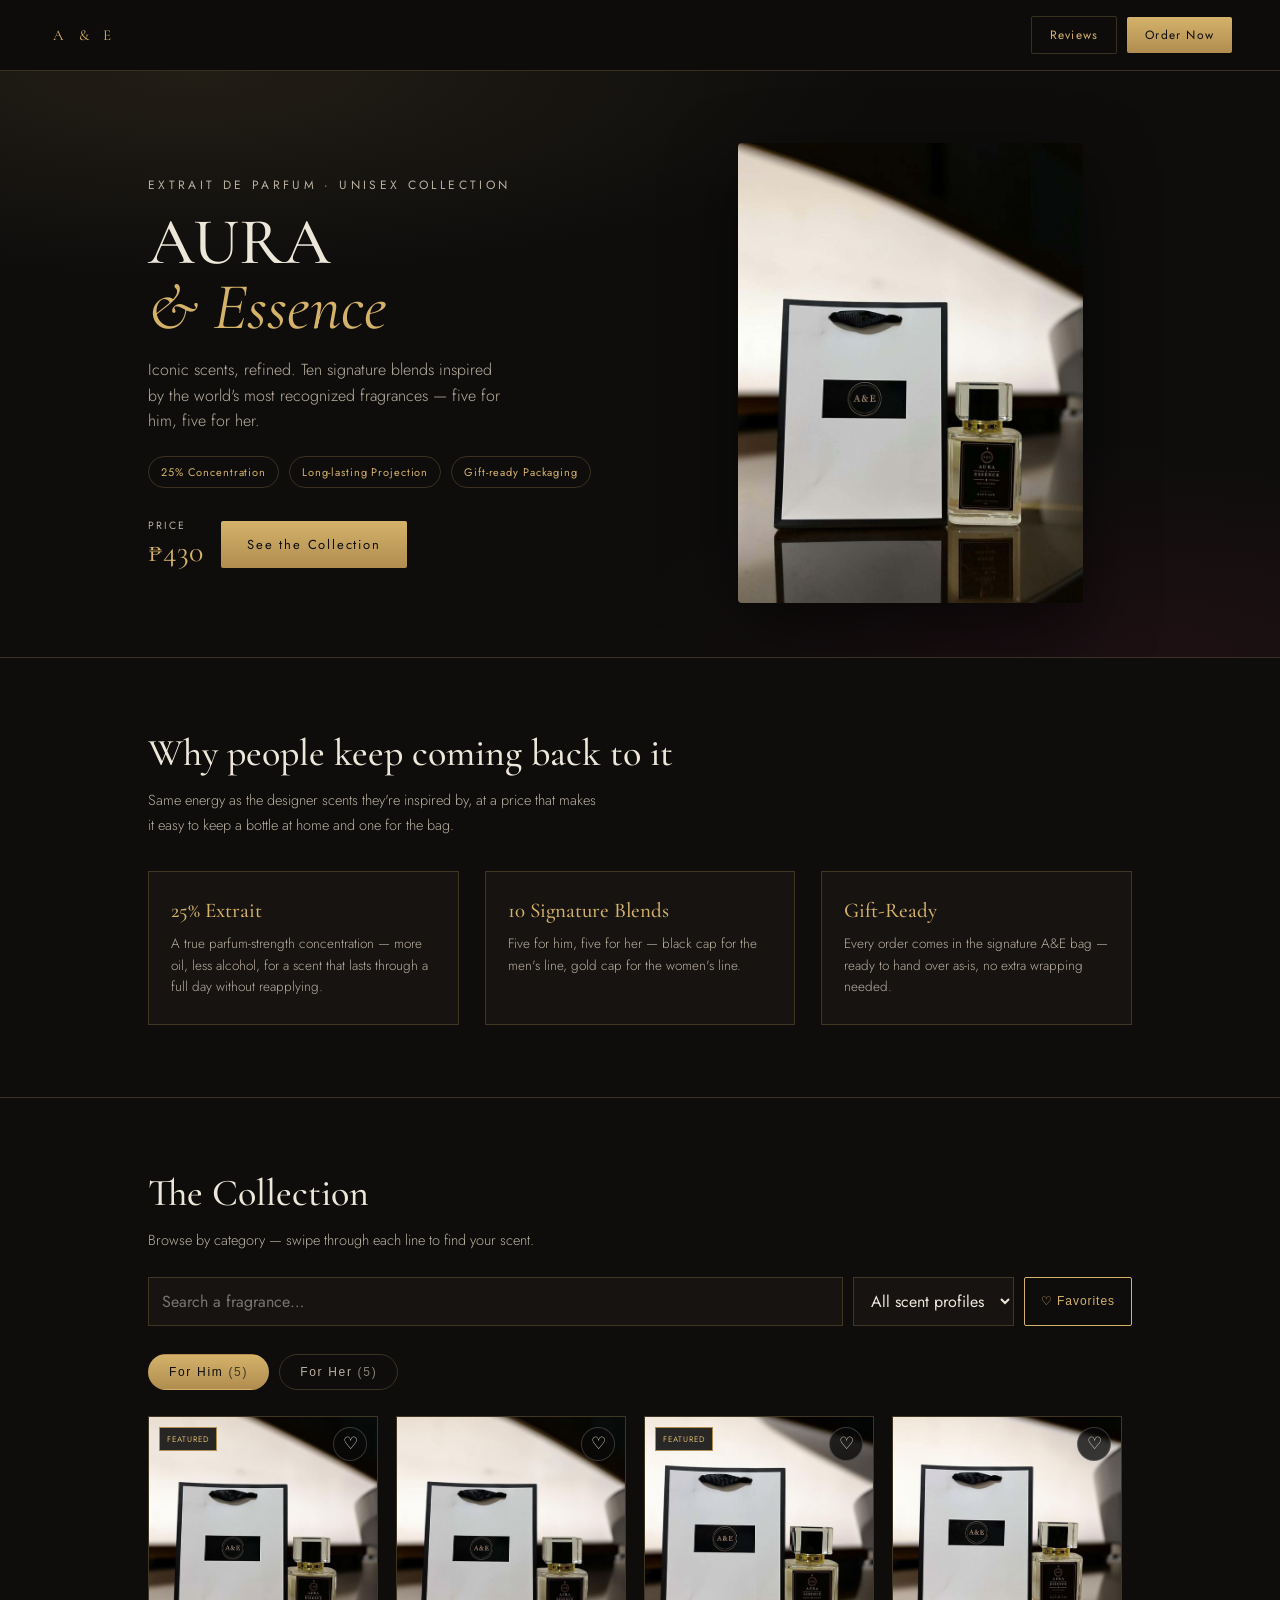
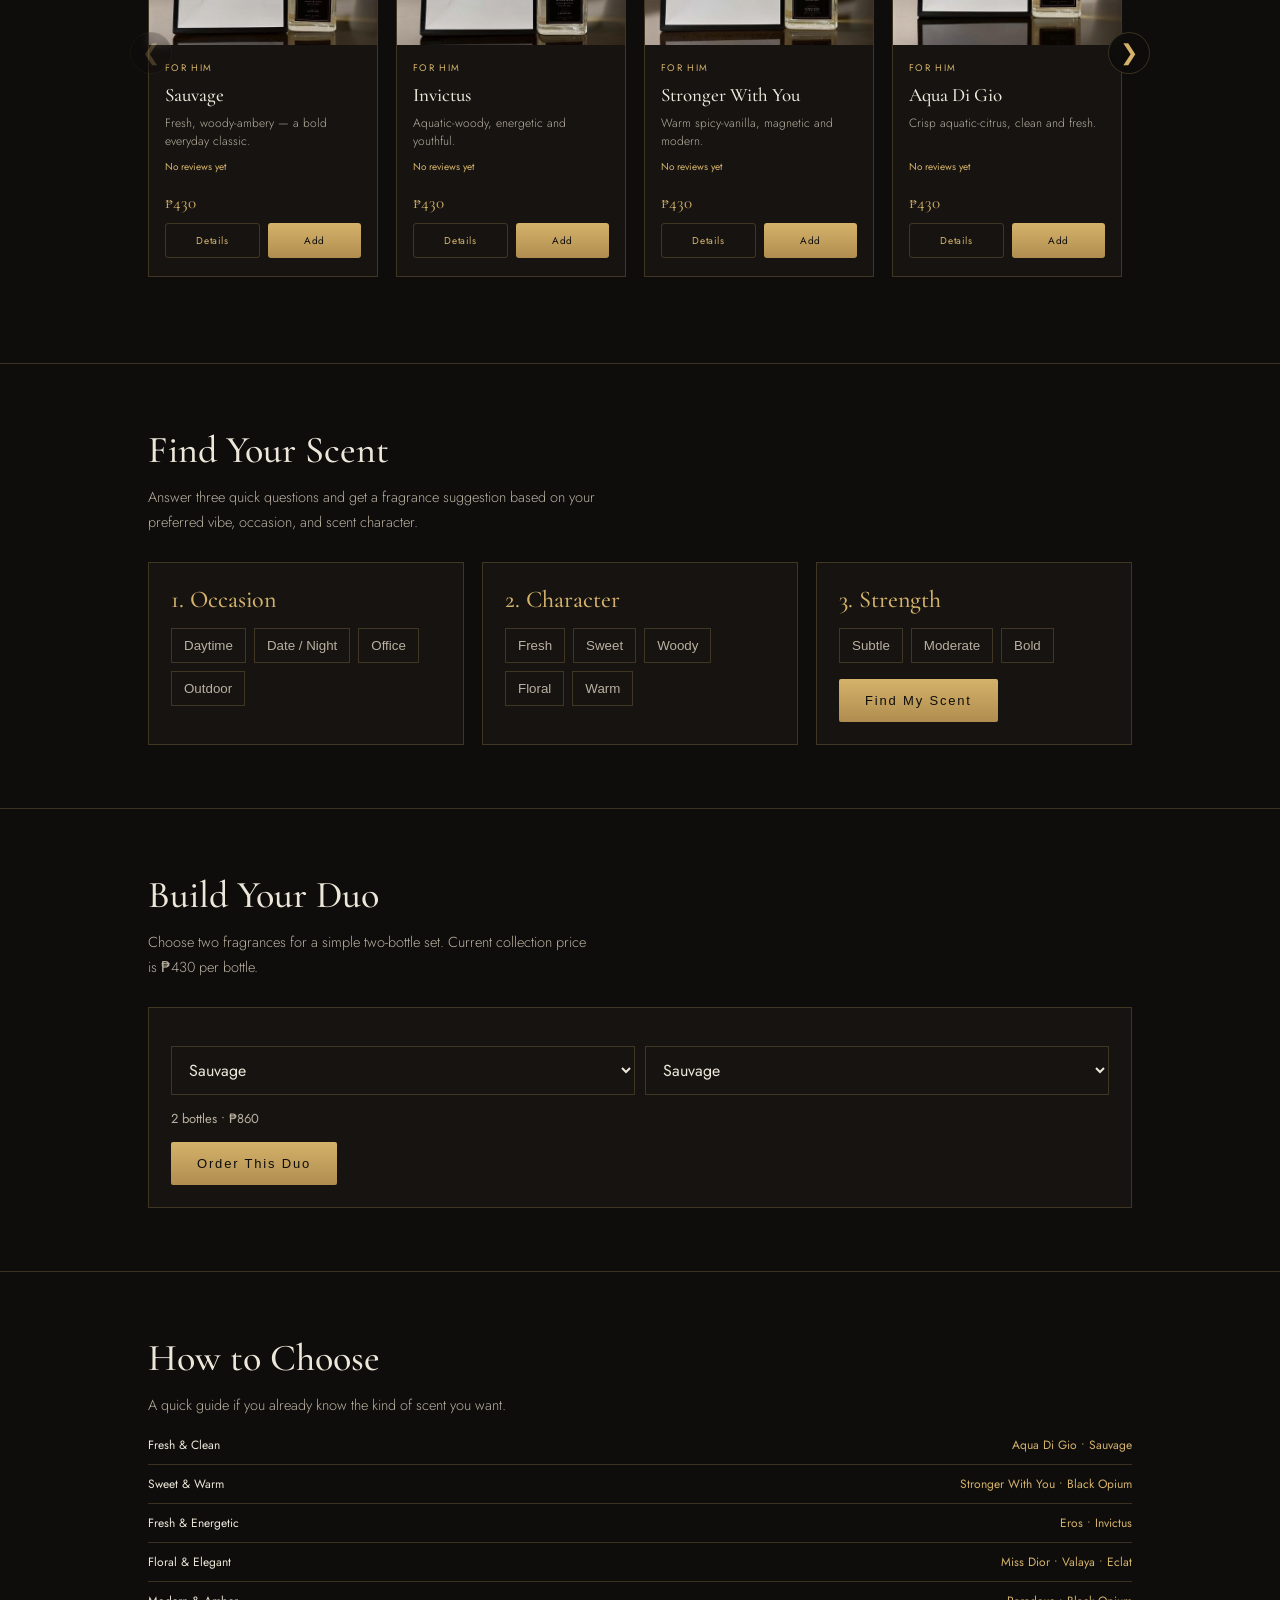
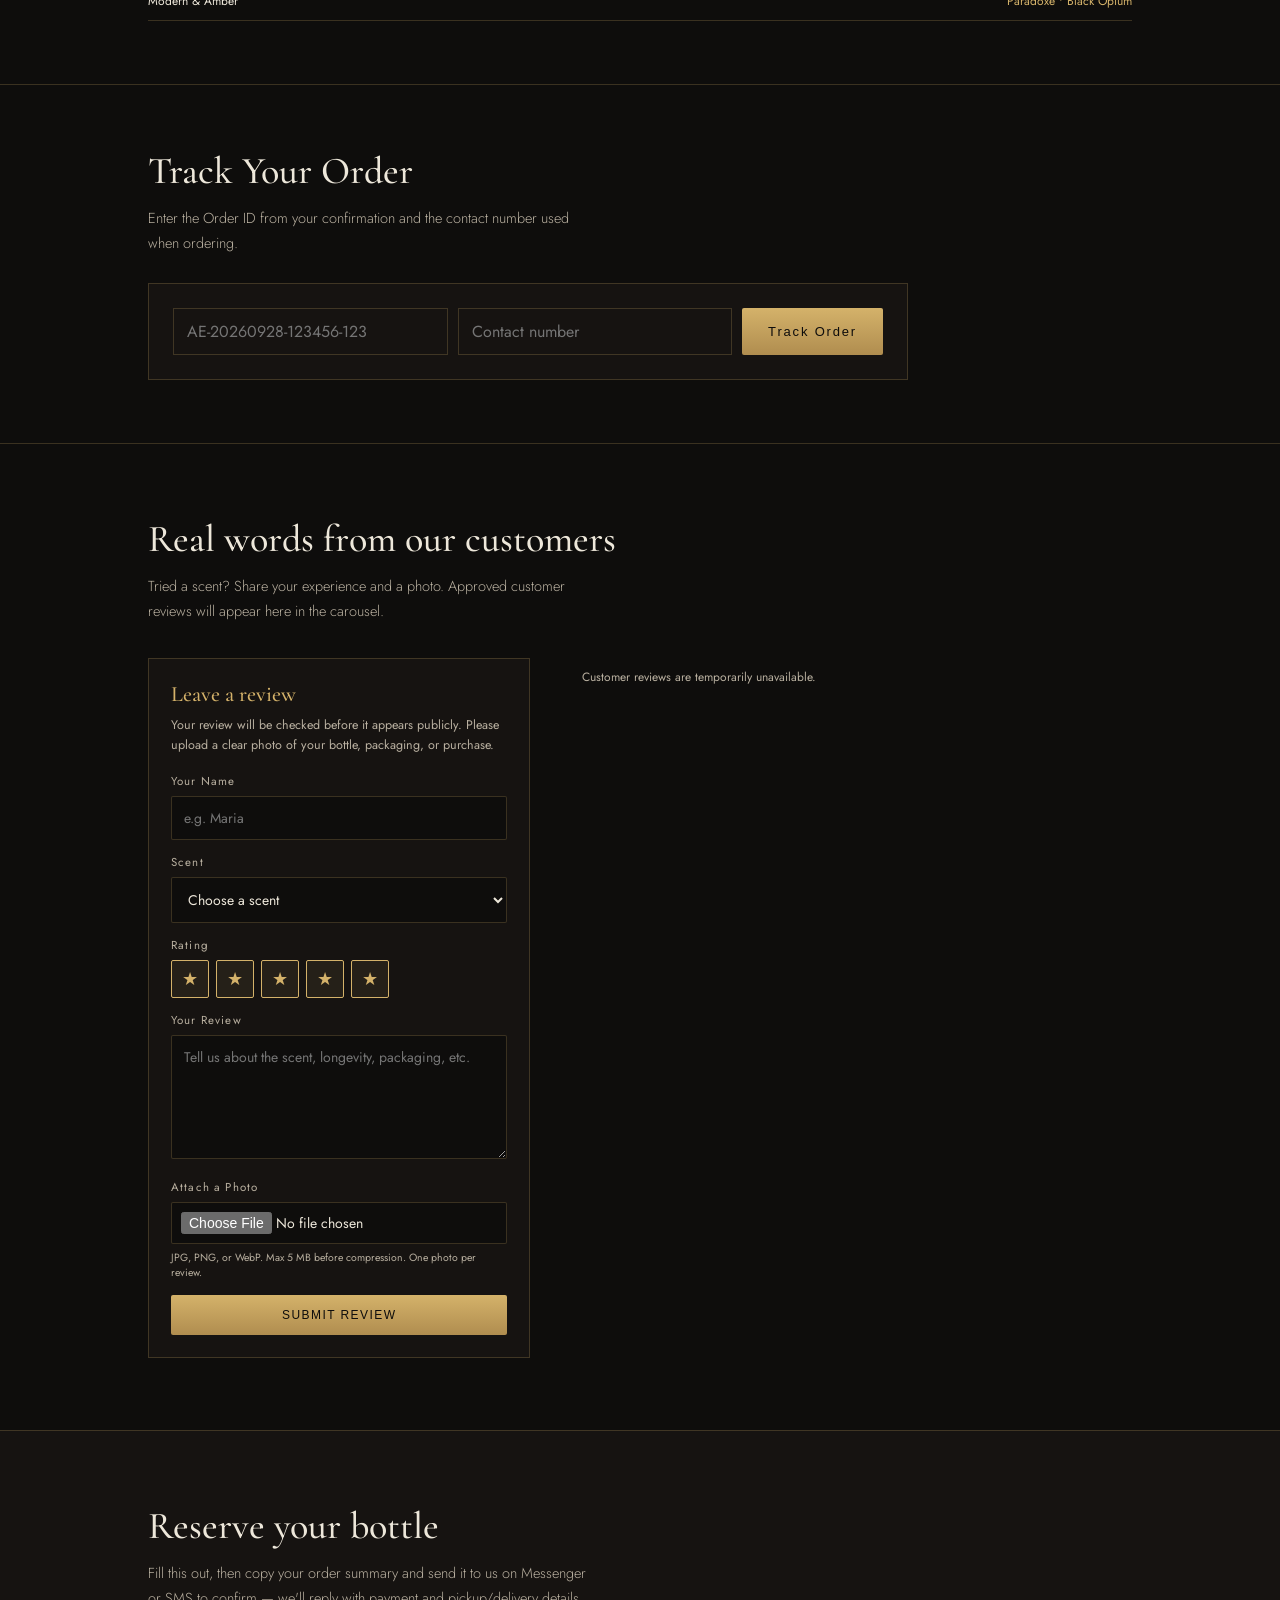
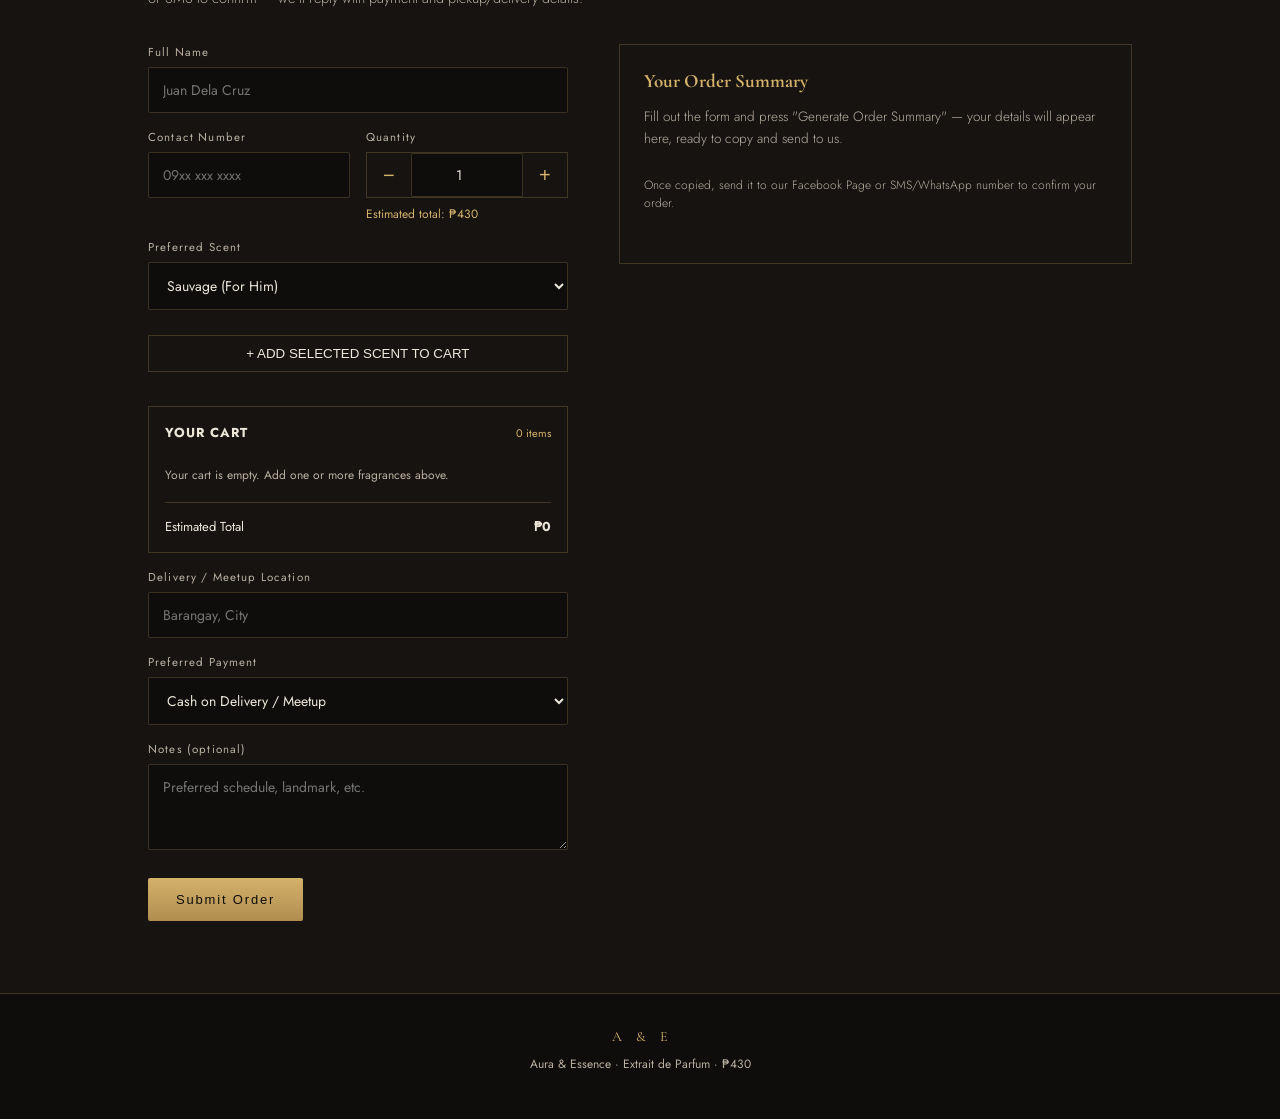
==== index.html @ c392e9dc "Update index.html" ====
<!doctype html>
<html lang="en">
  <head>
    <meta charset="UTF-8" />
    <meta
      name="viewport"
      content="width=device-width, initial-scale=1, viewport-fit=cover"
    />
    <title>A&amp;E — Aura &amp; Essence</title>
    <link rel="preconnect" href="https://fonts.googleapis.com" />
    <link rel="preconnect" href="https://fonts.gstatic.com" crossorigin />
    <link
      href="https://fonts.googleapis.com/css2?family=Cormorant+Garamond:ital,wght@0,400;0,500;0,600;1,400&family=Jost:wght@300;400;500;600&display=swap"
      rel="stylesheet"
    />
    <link rel="stylesheet" href="assets/css/styles.css" />
    <link rel="stylesheet" href="assets/css/profile-sync.css"/>
  </head>
  <body>
    <header class="nav">
      <div class="navrow">
        <a class="brand" href="#top">A &amp; E</a>
        <div style="display: flex; align-items: center; gap: 10px">
          <a
            class="cta"
            href="#reviews"
            style="
              background: transparent;
              color: var(--brass-bright);
              border: 1px solid var(--line);
            "
            >Reviews</a
          ><a class="cta" href="#order">Order Now</a>
        </div>
      </div>
    </header>

    <section class="hero" id="top">
      <div class="wrap">
        <div>
          <p class="eyebrow">EXTRAIT DE PARFUM &middot; UNISEX COLLECTION</p>
          <h1 class="title">AURA<em>&amp; Essence</em></h1>
          <p class="sub">
            Iconic scents, refined. Ten signature blends inspired by the world's
            most recognized fragrances — five for him, five for her.
          </p>
          <div class="badges">
            <span class="badge">25% Concentration</span>
            <span class="badge">Long-lasting Projection</span>
            <span class="badge">Gift-ready Packaging</span>
          </div>
          <div class="hero-actions">
            <div class="price-tag"><span>PRICE</span>&#8369;430</div>
            <a class="btn-primary" href="#collection">See the Collection</a>
          </div>
        </div>
        <div class="hero-shot">
          <img
            src="[data-uri]"
            alt="Aura &amp; Essence perfume bottle with gift bag"
          />
        </div>
      </div>
    </section>

    <section class="details">
      <div class="wrap">
        <h2 class="sec-title">Why people keep coming back to it</h2>
        <p class="sec-lede">
          Same energy as the designer scents they're inspired by, at a price
          that makes it easy to keep a bottle at home and one for the bag.
        </p>
        <div class="grid3">
          <div class="card">
            <h3>25% Extrait</h3>
            <p>
              A true parfum-strength concentration — more oil, less alcohol, for
              a scent that lasts through a full day without reapplying.
            </p>
          </div>
          <div class="card">
            <h3>10 Signature Blends</h3>
            <p>
              Five for him, five for her — black cap for the men's line, gold
              cap for the women's line.
            </p>
          </div>
          <div class="card">
            <h3>Gift-Ready</h3>
            <p>
              Every order comes in the signature A&amp;E bag — ready to hand
              over as-is, no extra wrapping needed.
            </p>
          </div>
        </div>
      </div>
    </section>

    <section class="collection" id="collection">
      <div class="wrap">
        <h2 class="sec-title">The Collection</h2>
        <p class="sec-lede">
          Browse by category — swipe through each line to find your scent.
        </p>
        <div class="collection-tools">
          <input id="productSearch" class="collection-search" type="search" placeholder="Search a fragrance…" aria-label="Search fragrances">
          <select id="profileFilter" class="collection-filter" aria-label="Filter by scent character">
            <option value="all">All scent profiles</option>
            <option value="fresh">Fresh</option>
            <option value="sweet">Sweet</option>
            <option value="woody">Woody</option>
            <option value="floral">Floral</option>
            <option value="warm">Warm</option>
          </select>
          <button type="button" class="ghost-btn" id="wishlistToggle">♡ Favorites</button>
        </div>
        <div class="wishlist-panel" id="wishlistPanel">
          <div class="wishlist-items" id="wishlistItems"></div>
          <p id="wishlistEmpty" class="note-small">No favorites yet. Tap the ♡ on a perfume card to save one.</p>
        </div>
        <div class="tabs">
          <button class="tab active" data-cat="men">
            For Him <span class="count">(5)</span>
          </button>
          <button class="tab" data-cat="women">
            For Her <span class="count">(5)</span>
          </button>
        </div>
        <div class="carousel-wrap">
          <button
            type="button"
            class="carousel-arrow left"
            id="carouselPrev"
            aria-label="Previous perfumes"
            title="Previous"
          >&#10094;</button>

          <div class="carousel" id="carousel"></div>

          <button
            type="button"
            class="carousel-arrow right"
            id="carouselNext"
            aria-label="Next perfumes"
            title="Next"
          >&#10095;</button>
        </div>
      </div>
    </section>

    <section class="feature-section" id="scentFinder">
      <div class="wrap">
        <h2 class="sec-title">Find Your Scent</h2>
        <p class="sec-lede">Answer three quick questions and get a fragrance suggestion based on your preferred vibe, occasion, and scent character.</p>
        <div class="feature-grid">
          <div class="feature-card">
            <h3>1. Occasion</h3>
            <div class="quiz-options" data-question="occasion">
              <button class="quiz-option" data-value="day">Daytime</button>
              <button class="quiz-option" data-value="night">Date / Night</button>
              <button class="quiz-option" data-value="office">Office</button>
              <button class="quiz-option" data-value="outdoor">Outdoor</button>
            </div>
          </div>
          <div class="feature-card">
            <h3>2. Character</h3>
            <div class="quiz-options" data-question="profile">
              <button class="quiz-option" data-value="fresh">Fresh</button>
              <button class="quiz-option" data-value="sweet">Sweet</button>
              <button class="quiz-option" data-value="woody">Woody</button>
              <button class="quiz-option" data-value="floral">Floral</button>
              <button class="quiz-option" data-value="warm">Warm</button>
            </div>
          </div>
          <div class="feature-card">
            <h3>3. Strength</h3>
            <div class="quiz-options" data-question="strength">
              <button class="quiz-option" data-value="subtle">Subtle</button>
              <button class="quiz-option" data-value="moderate">Moderate</button>
              <button class="quiz-option" data-value="bold">Bold</button>
            </div>
            <button type="button" class="btn-primary" id="findScentBtn" style="margin-top:16px">Find My Scent</button>
            <div class="quiz-result" id="quizResult">
              <h4 id="quizResultName"></h4>
              <p id="quizResultText"></p>
              <button type="button" class="ghost-btn" id="quizOrderBtn">Order This Scent</button>
            </div>
          </div>
        </div>
      </div>
    </section>

    <section class="feature-section">
      <div class="wrap">
        <h2 class="sec-title">Build Your Duo</h2>
        <p class="sec-lede">Choose two fragrances for a simple two-bottle set. Current collection price is ₱430 per bottle.</p>
        <div class="feature-card" style="margin-top:28px">
          <div class="duo-selects">
            <select id="duoOne" class="collection-filter"></select>
            <select id="duoTwo" class="collection-filter"></select>
          </div>
          <div class="duo-total" id="duoTotal">2 bottles • ₱860</div>
          <button type="button" class="btn-primary" id="duoOrderBtn" style="margin-top:14px">Order This Duo</button>
        </div>
      </div>
    </section>

    <section class="feature-section">
      <div class="wrap">
        <h2 class="sec-title">How to Choose</h2>
        <p class="sec-lede">A quick guide if you already know the kind of scent you want.</p>
        <div class="guide-list">
          <div class="guide-item"><span>Fresh &amp; Clean</span><span>Aqua Di Gio • Sauvage</span></div>
          <div class="guide-item"><span>Sweet &amp; Warm</span><span>Stronger With You • Black Opium</span></div>
          <div class="guide-item"><span>Fresh &amp; Energetic</span><span>Eros • Invictus</span></div>
          <div class="guide-item"><span>Floral &amp; Elegant</span><span>Miss Dior • Valaya • Eclat</span></div>
          <div class="guide-item"><span>Modern &amp; Amber</span><span>Paradoxe • Black Opium</span></div>
        </div>
      </div>
    </section>

    <section class="feature-section" id="tracking">
      <div class="wrap">
        <h2 class="sec-title">Track Your Order</h2>
        <p class="sec-lede">Enter the Order ID from your confirmation and the contact number used when ordering.</p>
        <div class="tracking-box">
          <div class="tracking-form">
            <input id="trackingOrderId" class="collection-search" placeholder="AE-20260928-123456-123" autocomplete="off">
            <input id="trackingContact" class="collection-search" placeholder="Contact number" autocomplete="tel">
            <button type="button" class="btn-primary" id="trackOrderBtn">Track Order</button>
          </div>
          <div class="tracking-result" id="trackingResult">
            <div class="tracking-id" id="trackingResultId"></div>
            <div id="trackingResultSummary"></div>
            <div class="tracking-status" id="trackingStatus"></div>
          </div>
        </div>
      </div>
    </section>

    <section class="reviews" id="reviews">
      <div class="wrap">
        <h2 class="sec-title">Real words from our customers</h2>
        <p class="sec-lede">
          Tried a scent? Share your experience and a photo. Approved customer
          reviews will appear here in the carousel.
        </p>

        <div class="reviews-grid">
          <div class="review-form-box">
            <h3>Leave a review</h3>
            <p class="review-note">
              Your review will be checked before it appears publicly. Please
              upload a clear photo of your bottle, packaging, or purchase.
            </p>
            <form class="review-form" id="reviewForm">
              <div>
                <label for="reviewName">Your Name</label>
                <input
                  id="reviewName"
                  name="reviewName"
                  type="text"
                  maxlength="80"
                  placeholder="e.g. Maria"
                  required
                />
              </div>
              <div>
                <label for="reviewScent">Scent</label>
                <select id="reviewScent" name="reviewScent" required></select>
              </div>
              <div>
                <label>Rating</label>
                <div
                  class="star-select"
                  id="starSelect"
                  aria-label="Choose rating"
                >
                  <button type="button" data-rating="1" aria-label="1 star">
                    ★
                  </button>
                  <button type="button" data-rating="2" aria-label="2 stars">
                    ★
                  </button>
                  <button type="button" data-rating="3" aria-label="3 stars">
                    ★
                  </button>
                  <button type="button" data-rating="4" aria-label="4 stars">
                    ★
                  </button>
                  <button type="button" data-rating="5" aria-label="5 stars">
                    ★
                  </button>
                </div>
                <input
                  type="hidden"
                  id="reviewRating"
                  name="reviewRating"
                  value="5"
                />
              </div>
              <div>
                <label for="reviewText">Your Review</label>
                <textarea
                  id="reviewText"
                  name="reviewText"
                  rows="5"
                  maxlength="600"
                  placeholder="Tell us about the scent, longevity, packaging, etc."
                  required
                ></textarea>
              </div>
              <div>
                <label for="reviewPhoto">Attach a Photo</label>
                <input
                  id="reviewPhoto"
                  name="reviewPhoto"
                  type="file"
                  accept="image/jpeg,image/png,image/webp"
                  required
                />
                <small
                  >JPG, PNG, or WebP. Max 5 MB before compression. One photo per
                  review.</small
                >
              </div>
              <button class="review-submit" id="reviewSubmit" type="submit">
                SUBMIT REVIEW
              </button>
              <div
                id="reviewStatus"
                class="review-status"
                role="status"
                aria-live="polite"
              ></div>
            </form>
          </div>

          <div class="reviews-carousel-wrap">
            <div id="reviewsLoading" class="reviews-loading">
              Loading customer reviews…
            </div>
            <div
              class="reviews-carousel"
              id="reviewsCarousel"
              style="display: none"
            ></div>
            <div id="reviewsEmpty" class="reviews-empty" style="display: none">
              No approved reviews yet. Be the first customer to share your
              experience.
            </div>
          </div>
        </div>
      </div>
    </section>

    <section class="order" id="order">
      <div class="wrap">
        <h2 class="sec-title">Reserve your bottle</h2>
        <p class="sec-lede">
          Fill this out, then copy your order summary and send it to us on
          Messenger or SMS to confirm — we'll reply with payment and
          pickup/delivery details.
        </p>

        <div class="order-grid" style="margin-top: 34px">
          <form id="orderForm">
            <div class="field">
              <label for="fullname">Full Name</label>
              <input
                id="fullname"
                name="fullname"
                type="text"
                placeholder="Juan Dela Cruz"
                required
              />
            </div>
            <div class="row2">
              <div class="field">
                <label for="contact">Contact Number</label>
                <input
                  id="contact"
                  name="contact"
                  type="tel"
                  placeholder="09xx xxx xxxx"
                  required
                />
              </div>
              <div class="field">
                <label for="qtyNumber">Quantity</label>
                <div class="qty-control">
                  <button type="button" id="qtyMinus" aria-label="Decrease quantity">−</button>
                  <input id="qtyNumber" type="number" min="1" max="10" value="1" inputmode="numeric" aria-label="Quantity">
                  <button type="button" id="qtyPlus" aria-label="Increase quantity">+</button>
                </div>
                <input type="hidden" id="qty" name="qty" value="1 bottle">
                <div class="live-total" id="liveTotal">Estimated total: ₱430</div>
              </div>
            </div>
            <div class="field">
              <label for="scent">Preferred Scent</label>
              <select id="scent" name="scent"></select>
            </div>
            <button type="button" class="add-cart-btn" id="addSelectedToCart">+ ADD SELECTED SCENT TO CART</button>
            <div class="cart-box">
              <div class="cart-head"><h4>Your Cart</h4><span class="cart-count" id="cartCount">0 items</span></div>
              <div id="cartItems"><div class="cart-empty">Your cart is empty. Add one or more fragrances above.</div></div>
              <div class="cart-total"><span>Estimated Total</span><strong id="cartTotal">₱0</strong></div>
            </div>
            <div class="field">
              <label for="address">Delivery / Meetup Location</label>
              <input
                id="address"
                name="address"
                type="text"
                placeholder="Barangay, City"
                required
              />
            </div>
            <div class="field">
              <label for="payment">Preferred Payment</label>
              <select id="payment" name="payment">
                <option>Cash on Delivery / Meetup</option>
                <option>GCash</option>
                <option>Bank Transfer</option>
              </select>
            </div>
            <div class="field">
              <label for="notes">Notes (optional)</label>
              <textarea
                id="notes"
                name="notes"
                rows="3"
                placeholder="Preferred schedule, landmark, etc."
              ></textarea>
            </div>
            <button type="submit" class="submit" id="submitBtn">
              Submit Order
            </button>
            <div
              id="submitStatus"
              class="submit-status"
              role="status"
              aria-live="polite"
            ></div>
          </form>

          <div class="summary-box">
            <h4>Your Order Summary</h4>
            <div id="summaryEmpty" class="summary-empty">
              Fill out the form and press "Generate Order Summary" — your
              details will appear here, ready to copy and send to us.
            </div>
            <div
              id="summaryLines"
              class="summary-lines"
              style="display: none"
            ></div>
            <div
              class="summary-actions"
              id="summaryActions"
              style="display: none"
            >
              <button type="button" class="ghost-btn" id="copyBtn">
                Copy Order Summary
              </button>
            </div>
            <p class="note-small">
              Once copied, send it to our Facebook Page or SMS/WhatsApp number
              to confirm your order.
            </p>
          </div>
        </div>
      </div>
    </section>

    <div class="confirmation-modal" id="confirmationModal" aria-hidden="true">
      <div class="confirmation-dialog" role="dialog" aria-modal="true" aria-labelledby="confirmationTitle">
        <div class="confirmation-check">✓</div>
        <h3 id="confirmationTitle">Order Received</h3>
        <p id="confirmationMessage">Thank you. Your order has been received and saved.</p>
        <div class="confirmation-order-id" id="confirmationOrderId"></div>
        <div class="confirmation-actions">
          <button type="button" class="btn-primary" id="confirmationTrackBtn">Track Order</button>
          <button type="button" class="ghost-btn" id="confirmationCloseBtn">Continue Shopping</button>
        </div>
      </div>
    </div>

    <div class="fragrance-modal" id="fragranceModal" aria-hidden="true">
      <div
        class="fragrance-dialog"
        role="dialog"
        aria-modal="true"
        aria-labelledby="fragranceModalTitle"
      >
        <div class="fragrance-dialog-head">
          <div>
            <h3 id="fragranceModalTitle">Fragrance Details</h3>
            <p id="fragranceModalCategory"></p>
          </div>
          <button
            type="button"
            class="fragrance-close"
            id="fragranceClose"
            aria-label="Close"
          >
            &times;
          </button>
        </div>
        <div class="fragrance-dialog-body">
          <p class="fragrance-description" id="fragranceModalDescription"></p>
          <div class="note-grid">
            <div class="note-box">
              <span>Top / First Notes</span
              ><strong id="fragranceTopNotes"></strong>
            </div>
            <div class="note-box">
              <span>Heart Notes</span><strong id="fragranceHeartNotes"></strong>
            </div>
            <div class="note-box">
              <span>Base Notes</span><strong id="fragranceBaseNotes"></strong>
            </div>
          </div>
          <div class="application-box">
            <h4>How to Apply</h4>
            <p id="fragranceApplication"></p>
          </div>
          <div class="profile-bars" id="fragranceProfileBars"></div>
          <div class="daynight" id="fragranceDayNight"></div>
          <div class="occasion-line" id="fragranceOccasion"></div>
          <p class="fragrance-note-disclaimer">
            Note: This fragrance profile is provided as a guide to the scent
            inspiration. Aura &amp; Essence is not affiliated with or endorsed
            by the original fragrance brands, and the actual blend may vary.
          </p>
        </div>
      </div>
    </div>


    <footer>
      <div class="mark">A &amp; E</div>
      <p>Aura &amp; Essence &middot; Extrait de Parfum &middot; &#8369;430</p>
    </footer>

    <script type="module" src="assets/js/app.js"></script>
  </body>
</html>
---- assets/css/styles.css ----
:root {
        --ink: #0e0d0c;
        --ink-2: #161311;
        --parchment: #ede7da;
        --parchment-dim: #b9b0a0;
        --brass: #b08d4f;
        --brass-bright: #d4b26a;
        --line: rgba(212, 178, 106, 0.22);
        color-scheme: dark;
      }
      * {
        box-sizing: border-box;
      }
      html {
        scroll-behavior: smooth;
        scroll-padding-top: env(safe-area-inset-top, 0px);
      }
      body {
        margin: 0;
        background: var(--ink);
        color: var(--parchment);
        font-family: "Jost", Arial, sans-serif;
        padding-top: env(safe-area-inset-top, 0px);
        padding-bottom: env(safe-area-inset-bottom, 0px);
      }
      img {
        max-width: 100%;
        display: block;
      }
      .wrap {
        max-width: 1080px;
        margin: 0 auto;
        padding: 0 clamp(20px, 5vw, 48px);
      }

      header.nav {
        position: sticky;
        top: 0;
        z-index: 20;
        padding-top: env(safe-area-inset-top, 0px);
        background: rgba(14, 13, 12, 0.86);
        backdrop-filter: blur(6px);
        border-bottom: 1px solid var(--line);
      }
      .navrow {
        display: flex;
        align-items: center;
        justify-content: space-between;
        padding: 16px clamp(20px, 5vw, 48px);
      }
      .brand {
        font-family: "Cormorant Garamond", serif;
        letter-spacing: 0.35em;
        padding-left: 0.35em;
        font-size: 15px;
        color: var(--brass-bright);
        text-decoration: none;
      }
      .navrow a.cta {
        font-size: 12px;
        letter-spacing: 0.1em;
        color: var(--ink);
        background: linear-gradient(180deg, var(--brass-bright), var(--brass));
        padding: 9px 18px;
        text-decoration: none;
        border-radius: 2px;
      }

      .hero {
        position: relative;
        padding: clamp(40px, 8vh, 84px) 0 clamp(30px, 6vh, 60px);
        background:
          radial-gradient(
            90% 60% at 15% 0%,
            rgba(212, 178, 106, 0.1),
            transparent 60%
          ),
          radial-gradient(
            70% 60% at 90% 100%,
            rgba(58, 20, 32, 0.35),
            transparent 60%
          );
        overflow: hidden;
      }
      .hero .wrap {
        display: grid;
        grid-template-columns: 1.05fr 0.95fr;
        gap: clamp(24px, 4vw, 50px);
        align-items: center;
      }
      .eyebrow {
        font-size: 12px;
        letter-spacing: 0.28em;
        color: var(--parchment-dim);
        margin: 0 0 16px;
      }
      h1.title {
        font-family: "Cormorant Garamond", serif;
        font-weight: 500;
        font-size: clamp(40px, 6vw, 66px);
        line-height: 0.98;
        margin: 0;
      }
      h1.title em {
        display: block;
        font-style: italic;
        font-weight: 400;
        color: var(--brass-bright);
      }
      .sub {
        margin: 18px 0 0;
        max-width: 40ch;
        color: var(--parchment-dim);
        font-weight: 300;
        font-size: clamp(14px, 1.6vw, 16px);
        line-height: 1.6;
      }
      .badges {
        display: flex;
        flex-wrap: wrap;
        gap: 10px;
        margin-top: 22px;
      }
      .badge {
        font-size: 11px;
        letter-spacing: 0.08em;
        color: var(--brass-bright);
        border: 1px solid var(--line);
        padding: 7px 12px;
        border-radius: 20px;
      }
      .hero-actions {
        display: flex;
        align-items: center;
        gap: 18px;
        margin-top: 30px;
        flex-wrap: wrap;
      }
      .price-tag {
        font-family: "Cormorant Garamond", serif;
        font-size: 30px;
        color: var(--brass-bright);
      }
      .price-tag span {
        display: block;
        font-family: "Jost", sans-serif;
        font-size: 10.5px;
        letter-spacing: 0.2em;
        color: var(--parchment-dim);
      }
      a.btn-primary,
      button.btn-primary {
        text-decoration: none;
        font-size: 13px;
        letter-spacing: 0.14em;
        color: var(--ink);
        background: linear-gradient(180deg, var(--brass-bright), var(--brass));
        padding: 14px 26px;
        border-radius: 2px;
        border: none;
        cursor: pointer;
      }
      .hero-shot {
        position: relative;
        display: flex;
        align-items: center;
        justify-content: center;
      }
      .hero-shot img {
        max-height: 460px;
        width: auto;
        margin: 0 auto;
        filter: drop-shadow(0 26px 34px rgba(0, 0, 0, 0.55));
        border-radius: 4px;
      }

      section.details {
        padding: clamp(50px, 8vh, 90px) 0;
        border-top: 1px solid var(--line);
      }
      .grid3 {
        display: grid;
        grid-template-columns: repeat(3, 1fr);
        gap: 26px;
        margin-top: 34px;
      }
      .card {
        border: 1px solid var(--line);
        padding: 26px 22px;
        background: var(--ink-2);
      }
      .card h3 {
        font-family: "Cormorant Garamond", serif;
        font-weight: 500;
        font-size: 21px;
        margin: 0 0 10px;
        color: var(--brass-bright);
      }
      .card p {
        margin: 0;
        font-size: 13.5px;
        color: var(--parchment-dim);
        line-height: 1.6;
        font-weight: 300;
      }
      h2.sec-title {
        font-family: "Cormorant Garamond", serif;
        font-weight: 500;
        font-size: clamp(28px, 4vw, 38px);
        margin: 0;
      }
      p.sec-lede {
        max-width: 56ch;
        color: var(--parchment-dim);
        font-weight: 300;
        margin: 12px 0 0;
        font-size: 14.5px;
        line-height: 1.7;
      }

      section.collection {
        padding: clamp(50px, 8vh, 90px) 0;
        border-top: 1px solid var(--line);
      }
      .tabs {
        display: flex;
        gap: 10px;
        margin-top: 28px;
      }
      .tab {
        cursor: pointer;
        font-size: 12px;
        letter-spacing: 0.14em;
        padding: 10px 20px;
        border: 1px solid var(--line);
        background: transparent;
        color: var(--parchment-dim);
        border-radius: 20px;
      }
      .tab.active {
        color: var(--ink);
        background: linear-gradient(180deg, var(--brass-bright), var(--brass));
        border-color: transparent;
      }
      .tab .count {
        opacity: 0.7;
      }
      .carousel-wrap {
        position: relative;
        margin-top: 26px;
      }
      .carousel-arrow {
        position: absolute;
        top: 50%;
        transform: translateY(-50%);
        z-index: 5;
        width: 42px;
        height: 42px;
        border: 1px solid var(--line);
        border-radius: 50%;
        background: rgba(14, 13, 12, 0.9);
        color: var(--brass-bright);
        display: flex;
        align-items: center;
        justify-content: center;
        font-size: 22px;
        line-height: 1;
        cursor: pointer;
        transition: opacity 0.2s ease, background 0.2s ease, border-color 0.2s ease;
        backdrop-filter: blur(5px);
      }
      .carousel-arrow:hover:not(:disabled) {
        background: rgba(212, 178, 106, 0.12);
        border-color: var(--brass-bright);
      }
      .carousel-arrow:disabled {
        opacity: 0.25;
        cursor: default;
      }
      .carousel-arrow.left {
        left: -18px;
      }
      .carousel-arrow.right {
        right: -18px;
      }
      .collection-tools {
        display: grid;
        grid-template-columns: minmax(220px, 1fr) auto auto;
        gap: 10px;
        margin-top: 24px;
      }
      .collection-search, .collection-filter {
        min-height: 44px;
        border: 1px solid var(--line);
        background: var(--ink-2);
        color: var(--parchment);
        padding: 11px 13px;
        font: inherit;
        outline: none;
      }
      .collection-search:focus, .collection-filter:focus {
        border-color: var(--brass);
      }
      .wishlist-btn {
        position: absolute;
        top: 10px;
        right: 10px;
        z-index: 3;
        width: 34px;
        height: 34px;
        border: 1px solid rgba(255,255,255,.18);
        border-radius: 50%;
        background: rgba(10,10,10,.78);
        color: var(--parchment);
        cursor: pointer;
        font-size: 17px;
      }
      .wishlist-btn.active { color: var(--brass-bright); border-color: var(--brass); }
      .pimg { position: relative; }
      .product-badges {
        position: absolute;
        left: 10px;
        top: 10px;
        display: flex;
        flex-wrap: wrap;
        gap: 5px;
        z-index: 2;
      }
      .product-badge {
        padding: 5px 7px;
        background: rgba(12,12,12,.88);
        border: 1px solid var(--brass);
        color: var(--brass-bright);
        font-size: 8px;
        letter-spacing: .12em;
      }
      .product-rating {
        display:flex;
        align-items:center;
        gap:7px;
        font-size:10px;
        color:var(--brass-bright);
      }
      .product-rating span:last-child { color:var(--parchment-dim); }
      .profile-bars { display:grid; gap:10px; margin-top:18px; }
      .profile-row { display:grid; grid-template-columns:72px 1fr 32px; gap:10px; align-items:center; font-size:10px; color:var(--parchment-dim); }
      .profile-track {
        height:6px;
        background:rgba(255,255,255,.10);
        border:1px solid rgba(255,255,255,.06);
        border-radius:999px;
        overflow:hidden;
        box-shadow:inset 0 0 3px rgba(0,0,0,.45);
      }
      .profile-fill {
        display:block;
        height:100%;
        min-width:2px;
        border-radius:999px;
        transition:width .45s ease;
        box-shadow:0 0 8px rgba(255,255,255,.12);
      }
      /* Individual fragrance-profile colors */
      .profile-row:nth-child(1) .profile-fill {
        background:linear-gradient(90deg,#22c55e,#86efac);
        box-shadow:0 0 8px rgba(34,197,94,.35);
      }
      .profile-row:nth-child(2) .profile-fill {
        background:linear-gradient(90deg,#ec4899,#f9a8d4);
        box-shadow:0 0 8px rgba(236,72,153,.35);
      }
      .profile-row:nth-child(3) .profile-fill {
        background:linear-gradient(90deg,#92400e,#d6a15c);
        box-shadow:0 0 8px rgba(146,64,14,.35);
      }
      .profile-row:nth-child(4) .profile-fill {
        background:linear-gradient(90deg,#a855f7,#d8b4fe);
        box-shadow:0 0 8px rgba(168,85,247,.35);
      }
      .profile-row:nth-child(5) .profile-fill {
        background:linear-gradient(90deg,#f97316,#fdba74);
        box-shadow:0 0 8px rgba(249,115,22,.35);
      }
      .profile-row:nth-child(6) .profile-fill {
        background:linear-gradient(90deg,#3b82f6,#93c5fd);
        box-shadow:0 0 8px rgba(59,130,246,.35);
      }
      .profile-row:nth-child(7) .profile-fill {
        background:linear-gradient(90deg,#ef4444,#fca5a5);
        box-shadow:0 0 8px rgba(239,68,68,.35);
      }
      .daynight { display:flex; gap:8px; flex-wrap:wrap; margin-top:14px; }
      .daynight span { border:1px solid var(--line); padding:7px 9px; font-size:10px; color:var(--parchment-dim); }
      .feature-section { padding: clamp(45px,7vh,75px) 0; border-top:1px solid var(--line); }
      .feature-grid { display:grid; grid-template-columns:repeat(3,1fr); gap:18px; margin-top:28px; }
      .feature-card { border:1px solid var(--line); background:var(--ink-2); padding:22px; }
      .feature-card h3 { margin:0 0 8px; font-family:'Cormorant Garamond',serif; color:var(--brass-bright); font-size:24px; font-weight:500; }
      .feature-card p { margin:0; color:var(--parchment-dim); font-size:13px; line-height:1.65; }
      .quiz-options { display:flex; flex-wrap:wrap; gap:8px; margin-top:14px; }
      .quiz-option { border:1px solid var(--line); background:transparent; color:var(--parchment-dim); padding:9px 12px; cursor:pointer; }
      .quiz-option.active { border-color:var(--brass); color:var(--brass-bright); background:rgba(212,178,106,.08); }
      .quiz-result { display:none; margin-top:20px; border-top:1px solid var(--line); padding-top:18px; }
      .quiz-result.show { display:block; }
      .quiz-result h4 { margin:0 0 5px; font-family:'Cormorant Garamond',serif; font-size:27px; font-weight:500; color:var(--brass-bright); }
      .quiz-result p { margin:0 0 12px; color:var(--parchment-dim); font-size:12px; line-height:1.6; }
      .duo-selects { display:grid; grid-template-columns:1fr 1fr; gap:10px; margin-top:16px; }
      .duo-total { margin-top:14px; font-size:13px; color:var(--parchment-dim); }
      .guide-list { display:grid; gap:10px; margin-top:18px; }
      .guide-item { display:flex; justify-content:space-between; gap:15px; border-bottom:1px solid var(--line); padding-bottom:10px; font-size:12px; }
      .guide-item span:last-child { color:var(--brass-bright); text-align:right; }
      .qty-control { display:flex; align-items:center; width:100%; border:1px solid var(--line); background:var(--ink-2); }
      .qty-control button { width:44px; height:44px; border:0; background:transparent; color:var(--brass-bright); font-size:20px; cursor:pointer; }
      .qty-control input { flex:1; min-width:0; text-align:center; border:0; background:transparent; color:var(--parchment); font:inherit; height:44px; }
      .live-total { margin-top:7px; color:var(--brass-bright); font-size:12px; }
      .tracking-box { max-width:760px; margin-top:28px; border:1px solid var(--line); background:var(--ink-2); padding:24px; }
      .tracking-form { display:grid; grid-template-columns:1fr 1fr auto; gap:10px; }
      .tracking-result { margin-top:20px; display:none; }
      .tracking-result.show { display:block; }
      .tracking-id { font-size:11px; letter-spacing:.12em; color:var(--brass-bright); }
      .tracking-status { margin:15px 0; display:grid; gap:7px; }
      .track-step { border-left:2px solid var(--line); padding:9px 0 9px 14px; color:var(--parchment-dim); font-size:12px; }
      .track-step.done, .track-step.current { border-left-color:var(--brass); color:var(--parchment); }
      .track-step.current { color:var(--brass-bright); }
      .confirmation-modal { position:fixed; inset:0; z-index:9998; display:none; align-items:center; justify-content:center; padding:18px; background:rgba(0,0,0,.78); }
      .confirmation-modal.show { display:flex; }
      .confirmation-dialog { width:min(560px,100%); border:1px solid var(--line); background:var(--ink-2); padding:28px; box-shadow:0 25px 80px rgba(0,0,0,.55); }
      .confirmation-check { font-size:36px; color:var(--brass-bright); margin-bottom:8px; }
      .confirmation-dialog h3 { font-family:'Cormorant Garamond',serif; font-size:34px; font-weight:500; margin:0 0 6px; }
      .confirmation-dialog p { color:var(--parchment-dim); font-size:13px; line-height:1.6; }
      .confirmation-order-id { margin:18px 0; padding:15px; border:1px solid var(--line); color:var(--brass-bright); letter-spacing:.12em; text-align:center; }
      .confirmation-actions { display:flex; gap:10px; flex-wrap:wrap; }
      .wishlist-panel { display:none; margin-top:18px; border:1px solid var(--line); padding:16px; background:var(--ink-2); }
      .wishlist-panel.show { display:block; }
      .wishlist-items { display:flex; gap:8px; flex-wrap:wrap; }
      .wishlist-item { border:1px solid var(--line); padding:8px 10px; color:var(--parchment); font-size:11px; cursor:pointer; background:transparent; }
      @media (max-width:760px) {
        .collection-tools { grid-template-columns:1fr; }
        .feature-grid { grid-template-columns:1fr; }
        .tracking-form { grid-template-columns:1fr; }
        .duo-selects { grid-template-columns:1fr; }
        .carousel-arrow.left { left:4px; }
        .carousel-arrow.right { right:4px; }
      }
      .carousel {
        display: flex;
        gap: 18px;
        overflow-x: auto;
        scroll-snap-type: x mandatory;
        padding-bottom: 14px;
        scrollbar-width: thin;
        scrollbar-color: var(--brass) transparent;
      }
      .carousel::-webkit-scrollbar {
        height: 6px;
      }
      .carousel::-webkit-scrollbar-thumb {
        background: var(--brass);
        border-radius: 3px;
      }
      .pcard {
        flex: 0 0 auto;
        width: 230px;
        scroll-snap-align: start;
        border: 1px solid var(--line);
        background: var(--ink-2);
        display: flex;
        flex-direction: column;
      }
      .pcard .pimg {
        aspect-ratio: 1/1;
        overflow: hidden;
        background: #000;
      }
      .pcard .pimg img {
        width: 100%;
        height: 100%;
        object-fit: cover;
      }
      .pcard .pbody {
        padding: 16px 16px 18px;
        display: flex;
        flex-direction: column;
        gap: 8px;
        flex: 1;
      }
      .pcard .ptag {
        font-size: 9.5px;
        letter-spacing: 0.14em;
        color: var(--brass-bright);
      }
      .pcard h4 {
        font-family: "Cormorant Garamond", serif;
        font-weight: 500;
        font-size: 19px;
        margin: 0;
      }
      .pcard p {
        font-size: 12px;
        line-height: 1.55;
        color: var(--parchment-dim);
        font-weight: 300;
        margin: 0;
        flex: 1;
      }
      .pcard .pfoot {
        display: flex;
        flex-direction: column;
        gap: 10px;
        margin-top: 10px;
      }
      .pcard .pprice {
        font-family: "Cormorant Garamond", serif;
        color: var(--brass-bright);
        font-size: 17px;
      }
      .pcard .pactions {
        display: flex;
        gap: 8px;
      }
      .pcard .pdetails,
      .pcard .porder {
        flex: 1;
        text-align: center;
        font-size: 10px;
        letter-spacing: 0.06em;
        padding: 9px 6px;
        border-radius: 3px;
        cursor: pointer;
        white-space: nowrap;
        font-family: "Jost", sans-serif;
      }
      .pcard .pdetails {
        border: 1px solid var(--line);
        background: transparent;
        color: var(--brass-bright);
      }
      .pcard .pdetails:hover {
        border-color: var(--brass-bright);
        background: rgba(212, 178, 106, 0.08);
      }
      .pcard .porder {
        border: none;
        color: var(--ink);
        background: linear-gradient(180deg, var(--brass-bright), var(--brass));
      }
      section.order {
        padding: clamp(50px, 8vh, 90px) 0;
        background: var(--ink-2);
        border-top: 1px solid var(--line);
        border-bottom: 1px solid var(--line);
      }
      .order-grid {
        display: grid;
        grid-template-columns: 0.9fr 1.1fr;
        gap: clamp(30px, 4vw, 60px);
        align-items: flex-start;
      }
      form {
        display: grid;
        gap: 16px;
      }
      .field label {
        display: block;
        font-size: 11.5px;
        letter-spacing: 0.1em;
        color: var(--parchment-dim);
        margin-bottom: 7px;
      }
      .field input,
      .field select,
      .field textarea {
        width: 100%;
        background: var(--ink);
        border: 1px solid var(--line);
        color: var(--parchment);
        padding: 12px 14px;
        font-family: "Jost", sans-serif;
        font-size: 14px;
        border-radius: 2px;
      }
      .field input:focus,
      .field select:focus,
      .field textarea:focus {
        outline: 1px solid var(--brass-bright);
        border-color: var(--brass-bright);
      }
      .row2 {
        display: grid;
        grid-template-columns: 1fr 1fr;
        gap: 16px;
      }
      button.submit {
        justify-self: start;
        margin-top: 6px;
        cursor: pointer;
        border: none;
        font-size: 13px;
        letter-spacing: 0.14em;
        color: var(--ink);
        background: linear-gradient(180deg, var(--brass-bright), var(--brass));
        padding: 14px 28px;
        border-radius: 2px;
      }

      .summary-box {
        border: 1px solid var(--line);
        padding: 24px;
        min-height: 220px;
        display: flex;
        flex-direction: column;
        gap: 14px;
      }
      .summary-box h4 {
        margin: 0;
        font-family: "Cormorant Garamond", serif;
        font-size: 19px;
        color: var(--brass-bright);
      }
      .summary-empty {
        color: var(--parchment-dim);
        font-size: 13.5px;
        font-weight: 300;
        line-height: 1.6;
      }
      .summary-lines {
        font-size: 13.5px;
        line-height: 1.9;
        color: var(--parchment);
        white-space: pre-wrap;
      }
      .summary-actions {
        display: flex;
        gap: 12px;
        flex-wrap: wrap;
        margin-top: auto;
      }
      .ghost-btn {
        cursor: pointer;
        background: transparent;
        border: 1px solid var(--brass-bright);
        color: var(--brass-bright);
        font-size: 12px;
        letter-spacing: 0.08em;
        padding: 10px 16px;
        border-radius: 2px;
      }
      .note-small {
        font-size: 12px;
        color: var(--parchment-dim);
        font-weight: 300;
      }

      footer {
        padding: 34px 0 calc(34px + env(safe-area-inset-bottom, 0px));
        text-align: center;
      }
      footer .mark {
        font-family: "Cormorant Garamond", serif;
        letter-spacing: 0.4em;
        padding-left: 0.4em;
        color: var(--brass-bright);
        font-size: 14px;
      }
      footer p {
        color: var(--parchment-dim);
        font-size: 12px;
        margin-top: 10px;
      }

      @media (max-width: 760px) {
        .carousel-arrow {
          width: 36px;
          height: 36px;
          font-size: 18px;
          background: rgba(14, 13, 12, 0.96);
        }
        .carousel-arrow.left {
          left: 4px;
        }
        .carousel-arrow.right {
          right: 4px;
        }
        .hero .wrap {
          grid-template-columns: 1fr;
        }
        .hero-shot {
          order: -1;
        }
        .grid3 {
          grid-template-columns: 1fr;
        }
        .order-grid {
          grid-template-columns: 1fr;
        }
        .row2 {
          grid-template-columns: 1fr;
        }
      }

      /* CUSTOMER REVIEWS */
      section.reviews {
        padding: clamp(50px, 8vh, 90px) 0;
        border-top: 1px solid var(--line);
      }
      .reviews-grid {
        display: grid;
        grid-template-columns: 0.82fr 1.18fr;
        gap: clamp(28px, 4vw, 54px);
        align-items: start;
        margin-top: 34px;
      }
      .review-form-box {
        border: 1px solid var(--line);
        background: var(--ink-2);
        padding: 22px;
      }
      .review-form-box h3 {
        font-family: "Cormorant Garamond", serif;
        font-weight: 500;
        color: var(--brass-bright);
        font-size: 22px;
        margin: 0 0 8px;
      }
      .review-form-box .review-note {
        color: var(--parchment-dim);
        font-size: 12.5px;
        line-height: 1.6;
        margin: 0 0 18px;
      }
      .review-form {
        display: grid;
        gap: 14px;
      }
      .review-form label {
        display: block;
        font-size: 11.5px;
        letter-spacing: 0.1em;
        color: var(--parchment-dim);
        margin-bottom: 7px;
      }
      .review-form input,
      .review-form select,
      .review-form textarea {
        width: 100%;
        background: var(--ink);
        border: 1px solid var(--line);
        color: var(--parchment);
        padding: 11px 12px;
        font-family: "Jost", sans-serif;
        font-size: 14px;
        border-radius: 2px;
      }
      .review-form input:focus,
      .review-form select:focus,
      .review-form textarea:focus {
        outline: 1px solid var(--brass-bright);
        border-color: var(--brass-bright);
      }
      .review-form input[type="file"] {
        padding: 9px;
      }
      .review-form small {
        display: block;
        color: var(--parchment-dim);
        font-size: 10.5px;
        line-height: 1.5;
        margin-top: 6px;
      }
      .star-select {
        display: flex;
        gap: 7px;
      }
      .star-select button {
        border: 1px solid var(--line);
        background: transparent;
        color: var(--parchment-dim);
        cursor: pointer;
        font-size: 18px;
        width: 38px;
        height: 38px;
        border-radius: 2px;
      }
      .star-select button.active {
        color: var(--brass-bright);
        border-color: var(--brass-bright);
        background: rgba(212, 178, 106, 0.08);
      }
      .review-submit {
        cursor: pointer;
        border: none;
        font-size: 12px;
        letter-spacing: 0.12em;
        color: var(--ink);
        background: linear-gradient(180deg, var(--brass-bright), var(--brass));
        padding: 13px 20px;
        border-radius: 2px;
      }
      .review-submit:disabled {
        opacity: 0.6;
        cursor: wait;
      }
      .review-status {
        display: none;
        padding: 10px 12px;
        border: 1px solid var(--line);
        font-size: 12px;
        line-height: 1.5;
      }
      .review-status.show {
        display: block;
      }
      .review-status.success {
        border-color: rgba(126, 190, 126, 0.45);
        color: #b9dcb9;
      }
      .review-status.error {
        border-color: rgba(220, 120, 120, 0.45);
        color: #e8b0b0;
      }
      .reviews-carousel-wrap {
        position: relative;
        min-width: 0;
      }
      .reviews-carousel {
        display: flex;
        gap: 16px;
        overflow-x: auto;
        scroll-snap-type: x mandatory;
        padding: 2px 2px 14px;
        scrollbar-width: thin;
        scrollbar-color: var(--brass) transparent;
      }
      .reviews-carousel::-webkit-scrollbar {
        height: 6px;
      }
      .reviews-carousel::-webkit-scrollbar-thumb {
        background: var(--brass);
        border-radius: 3px;
      }
      .review-card {
        flex: 0 0 min(310px, 82vw);
        scroll-snap-align: start;
        border: 1px solid var(--line);
        background: var(--ink-2);
        overflow: hidden;
      }
      .review-photo {
        aspect-ratio: 4/3;
        background: #000;
        overflow: hidden;
      }
      .review-photo img {
        width: 100%;
        height: 100%;
        object-fit: cover;
      }
      .review-photo.empty {
        display: flex;
        align-items: center;
        justify-content: center;
        color: var(--parchment-dim);
        font-size: 11px;
        letter-spacing: 0.08em;
      }
      .review-body {
        padding: 17px;
      }
      .review-stars {
        color: var(--brass-bright);
        letter-spacing: 0.12em;
        font-size: 14px;
      }
      .review-text {
        margin: 10px 0 14px;
        color: var(--parchment);
        font-size: 13.5px;
        line-height: 1.65;
        font-weight: 300;
      }
      .review-meta {
        display: flex;
        align-items: center;
        justify-content: space-between;
        gap: 12px;
        border-top: 1px solid var(--line);
        padding-top: 11px;
      }
      .review-name {
        font-size: 11.5px;
        color: var(--parchment);
      }
      .review-scent {
        font-size: 10px;
        color: var(--brass-bright);
        letter-spacing: 0.08em;
        text-align: right;
      }
      .reviews-empty {
        border: 1px dashed var(--line);
        padding: 28px 20px;
        color: var(--parchment-dim);
        font-size: 13px;
        line-height: 1.6;
      }
      .reviews-loading {
        color: var(--parchment-dim);
        font-size: 12px;
        padding: 10px 0;
      }
      @media (max-width: 760px) {
        .reviews-grid {
          grid-template-columns: 1fr;
        }
      }

      .submit-status {
        display: none;
        margin-top: 4px;
        padding: 12px 14px;
        border: 1px solid var(--line);
        font-size: 12.5px;
        line-height: 1.5;
      }
      .submit-status.show {
        display: block;
      }
      .submit-status.success {
        border-color: rgba(126, 190, 126, 0.45);
        color: #b9dcb9;
      }
      .submit-status.error {
        border-color: rgba(220, 120, 120, 0.45);
        color: #e8b0b0;
      }
      button.submit:disabled {
        opacity: 0.6;
        cursor: wait;
      }

      /* FRAGRANCE DETAILS */
      .fragrance-modal {
        position: fixed;
        inset: 0;
        z-index: 1000;
        display: none;
        align-items: center;
        justify-content: center;
        padding: 20px;
        background: rgba(0, 0, 0, 0.78);
      }
      .fragrance-modal.show {
        display: flex;
      }
      .fragrance-dialog {
        width: min(900px, 100%);
        max-height: min(88vh, 900px);
        overflow: auto;
        background: #111;
        border: 1px solid var(--line);
        box-shadow: 0 30px 80px rgba(0, 0, 0, 0.5);
      }
      .fragrance-dialog-head {
        display: flex;
        justify-content: space-between;
        gap: 20px;
        padding: 22px 24px 16px;
        border-bottom: 1px solid var(--line);
        position: sticky;
        top: 0;
        background: #111;
        z-index: 2;
      }
      .fragrance-dialog-head h3 {
        margin: 0;
        font-size: 28px;
        font-weight: 500;
      }
      .fragrance-dialog-head p {
        margin: 6px 0 0;
        color: var(--muted);
        font-size: 12px;
        letter-spacing: 0.12em;
        text-transform: uppercase;
      }
      .fragrance-close {
        border: 1px solid var(--line);
        background: transparent;
        color: var(--text);
        width: 38px;
        height: 38px;
        cursor: pointer;
        font-size: 20px;
      }
      .fragrance-dialog-body {
        padding: 24px;
      }
      .fragrance-description {
        color: #d6d1ca;
        line-height: 1.8;
        font-size: 14px;
        margin: 0 0 26px;
      }
      .note-grid {
        display: grid;
        grid-template-columns: repeat(3, 1fr);
        gap: 12px;
        margin-bottom: 26px;
      }
      .note-box {
        border: 1px solid var(--line);
        padding: 16px;
        min-height: 120px;
      }
      .note-box span {
        display: block;
        font-size: 10px;
        color: var(--muted);
        letter-spacing: 0.16em;
        text-transform: uppercase;
        margin-bottom: 10px;
      }
      .note-box strong {
        font-size: 13px;
        font-weight: 500;
        line-height: 1.7;
      }
      .application-box {
        border: 1px solid var(--line);
        padding: 18px;
        margin-bottom: 20px;
      }
      .application-box h4 {
        margin: 0 0 9px;
        font-size: 12px;
        letter-spacing: 0.12em;
        text-transform: uppercase;
      }
      .application-box p {
        margin: 0;
        color: #d6d1ca;
        font-size: 13px;
        line-height: 1.7;
      }
      .occasion-line {
        color: var(--muted);
        font-size: 11px;
        letter-spacing: 0.08em;
        text-transform: uppercase;
      }
      .fragrance-note-disclaimer {
        margin-top: 20px;
        color: #777;
        font-size: 10px;
        line-height: 1.6;
      }
      @media (max-width: 760px) {
        .note-grid {
          grid-template-columns: 1fr;
        }
        .fragrance-dialog-head h3 {
          font-size: 22px;
        }
        .fragrance-dialog-body {
          padding: 18px;
        }
        .pactions {
          flex-direction: column;
          align-items: stretch;
        }
        .pactions button {
          width: 100%;
        }
      }
    
      /* ==========================================================
         AURA & ESSENCE — CART + ADMIN
         ========================================================== */
      .cart-box { margin-top:18px; border:1px solid var(--line); background:var(--ink-2); padding:16px; }
      .cart-head { display:flex; justify-content:space-between; align-items:center; gap:12px; margin-bottom:12px; }
      .cart-head h4 { margin:0; font-size:13px; letter-spacing:.08em; text-transform:uppercase; }
      .cart-count { color:var(--brass-bright); font-size:11px; }
      .cart-empty { color:var(--parchment-dim); font-size:12px; padding:12px 0; }
      .cart-item { display:grid; grid-template-columns:52px 1fr auto; gap:12px; align-items:center; border-top:1px solid var(--line); padding:12px 0; }
      .cart-item img { width:52px; height:64px; object-fit:contain; background:#090909; border:1px solid var(--line); }
      .cart-item-name { font-size:12px; color:var(--parchment); }
      .cart-item-price { font-size:11px; color:var(--parchment-dim); margin-top:4px; }
      .cart-controls { display:flex; align-items:center; gap:6px; }
      .cart-controls button { width:28px; height:28px; border:1px solid var(--line); background:transparent; color:var(--brass-bright); cursor:pointer; }
      .cart-controls span { min-width:20px; text-align:center; font-size:11px; }
      .cart-remove { border:0 !important; color:#d98b8b !important; font-size:14px; }
      .cart-total { display:flex; justify-content:space-between; border-top:1px solid var(--line); margin-top:6px; padding-top:14px; font-size:13px; }
      .add-cart-btn { width:100%; margin-top:9px; border:1px solid var(--line); background:transparent; color:var(--parchment); padding:10px 12px; cursor:pointer; }
      .add-cart-btn:hover { border-color:var(--brass); color:var(--brass-bright); }
      .sold-out { display:inline-block; margin-top:7px; font-size:10px; color:#d98b8b; letter-spacing:.08em; }
      .admin-section { display:none; border-top:1px solid var(--line); padding:55px 0; background:#0b0b0b; }
      .admin-section.show { display:block; }
      .admin-panel { border:1px solid var(--line); background:var(--ink-2); padding:22px; }
      .admin-toolbar { display:flex; flex-wrap:wrap; gap:10px; align-items:center; margin:18px 0; }
      .admin-toolbar input, .admin-form input, .admin-form select, .admin-form textarea { width:100%; box-sizing:border-box; border:1px solid var(--line); background:#0d0d0d; color:var(--parchment); padding:10px; }
      .admin-key { max-width:340px; }
      .admin-btn { border:1px solid var(--line); background:transparent; color:var(--parchment); padding:10px 14px; cursor:pointer; }
      .admin-btn.primary { border-color:var(--brass); color:var(--brass-bright); }
      .admin-btn.danger { color:#df9a9a; }
      .admin-table-wrap { overflow:auto; border:1px solid var(--line); }
      .admin-table { width:100%; min-width:820px; border-collapse:collapse; font-size:11px; }
      .admin-table th, .admin-table td { padding:10px; border-bottom:1px solid var(--line); text-align:left; vertical-align:middle; }
      .admin-table th { color:var(--parchment-dim); font-size:9px; letter-spacing:.08em; text-transform:uppercase; }
      .admin-product-name { color:var(--parchment); font-weight:600; }
      .admin-badges { color:var(--brass-bright); }
      .admin-form { display:none; margin-top:20px; border-top:1px solid var(--line); padding-top:20px; }
      .admin-form.show { display:block; }
      .admin-form-grid { display:grid; grid-template-columns:repeat(2,minmax(0,1fr)); gap:12px; }
      .admin-field label { display:block; margin-bottom:6px; color:var(--parchment-dim); font-size:10px; }
      .admin-checks { display:flex; flex-wrap:wrap; gap:10px 16px; padding-top:5px; }
      .admin-checks label { font-size:11px; color:var(--parchment); }
      .admin-checks input { width:auto; }
      .admin-status { margin-top:12px; font-size:11px; color:var(--parchment-dim); }
      @media (max-width:700px) { .admin-form-grid { grid-template-columns:1fr; } .cart-item { grid-template-columns:44px 1fr; } .cart-controls { grid-column:2; } }
---- assets/css/profile-sync.css ----
/* ============================================================
   AURA & ESSENCE
   PROFILE DISPLAY OVERRIDE
   ============================================================ */


/* ------------------------------------------------------------
   SCENT PROFILE
   Fresh / Sweet / Woody / Floral / Warm
   are displayed as text tags.
   ------------------------------------------------------------ */

#fragranceProfileBars .profile-section {
  display: grid;
  gap: 8px;
  margin-top: 4px;
}


#fragranceProfileBars .profile-label {
  font-size: 10px;
  line-height: 1.4;
  letter-spacing: 0.12em;
  text-transform: uppercase;
  color: var(--parchment-dim);
}


#fragranceProfileBars .profile-tags {
  display: flex;
  flex-wrap: wrap;
  gap: 8px;
  margin: 0;
  padding: 0;
}


/* Individual profile text */

#fragranceProfileBars .profile-tag {
  display: inline-flex;
  align-items: center;
  justify-content: center;

  min-height: 30px;

  padding: 7px 12px;

  border: 1px solid var(--line);

  background: rgba(212, 178, 106, 0.05);

  color: var(--parchment);

  font-size: 10px;

  line-height: 1;

  letter-spacing: 0.08em;

  text-transform: uppercase;

  white-space: nowrap;
}


/* ------------------------------------------------------------
   LONGEVITY + STRENGTH
   These remain line/bar style.
   ------------------------------------------------------------ */

#fragranceProfileBars .profile-row {
  display: grid;

  grid-template-columns:
    72px
    minmax(0, 1fr)
    55px;

  align-items: center;

  gap: 10px;

  margin-top: 4px;

  font-size: 10px;

  line-height: 1.4;

  color: var(--parchment-dim);
}


/* Bar background */

#fragranceProfileBars .profile-track {
  display: block;

  width: 100%;

  height: 6px;

  overflow: hidden;

  border:
    1px solid rgba(255, 255, 255, 0.06);

  border-radius: 999px;

  background:
    rgba(255, 255, 255, 0.10);

  box-shadow:
    inset 0 0 3px rgba(0, 0, 0, 0.45);
}


/* Bar fill */

#fragranceProfileBars .profile-fill {
  display: block;

  height: 100%;

  min-width: 2px;

  border-radius: 999px;

  background:
    linear-gradient(
      90deg,
      var(--brass),
      var(--brass-bright)
    );

  box-shadow:
    0 0 8px rgba(212, 178, 106, 0.22);

  transition:
    width 0.45s ease;
}


/* ------------------------------------------------------------
   MOBILE
   ------------------------------------------------------------ */

@media (max-width: 600px) {

  #fragranceProfileBars .profile-row {
    grid-template-columns:
      65px
      minmax(0, 1fr)
      45px;

    gap: 7px;

    font-size: 9px;
  }


  #fragranceProfileBars .profile-tag {
    padding: 7px 9px;

    font-size: 9px;
  }

}
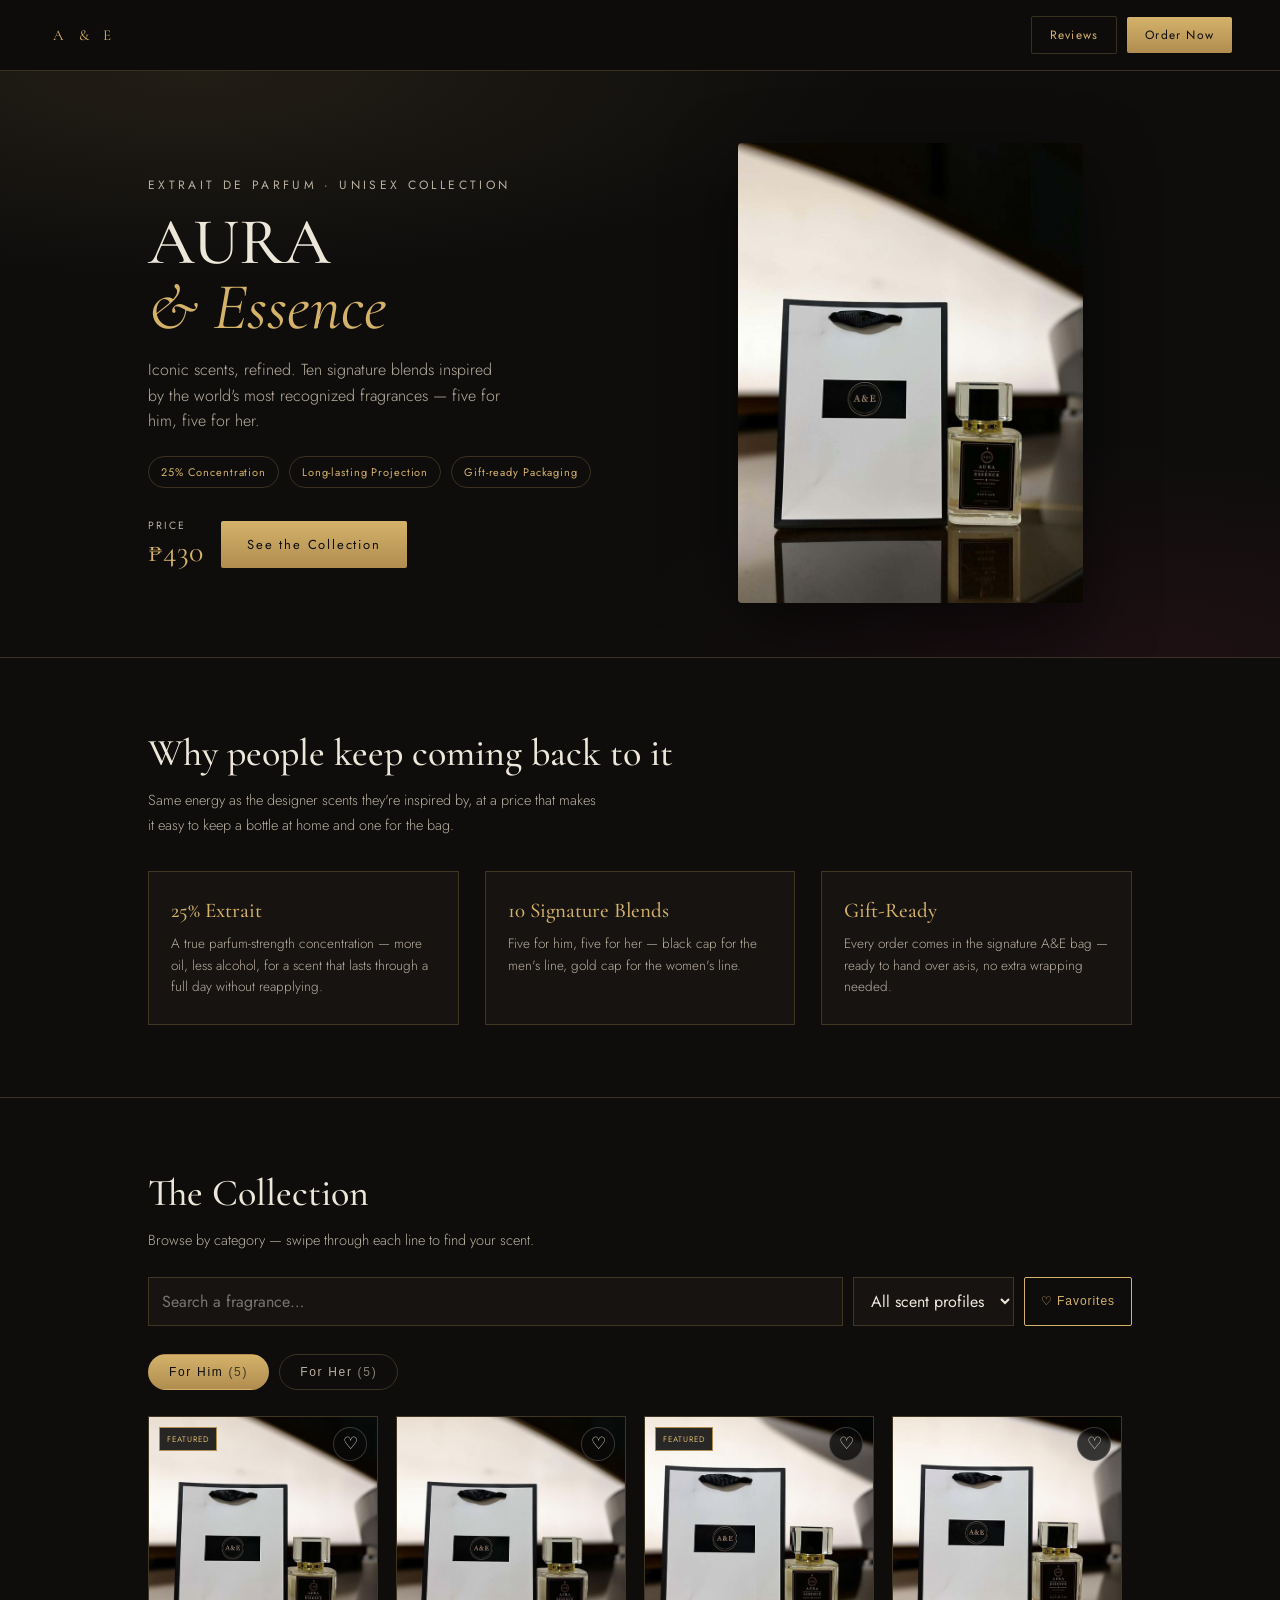
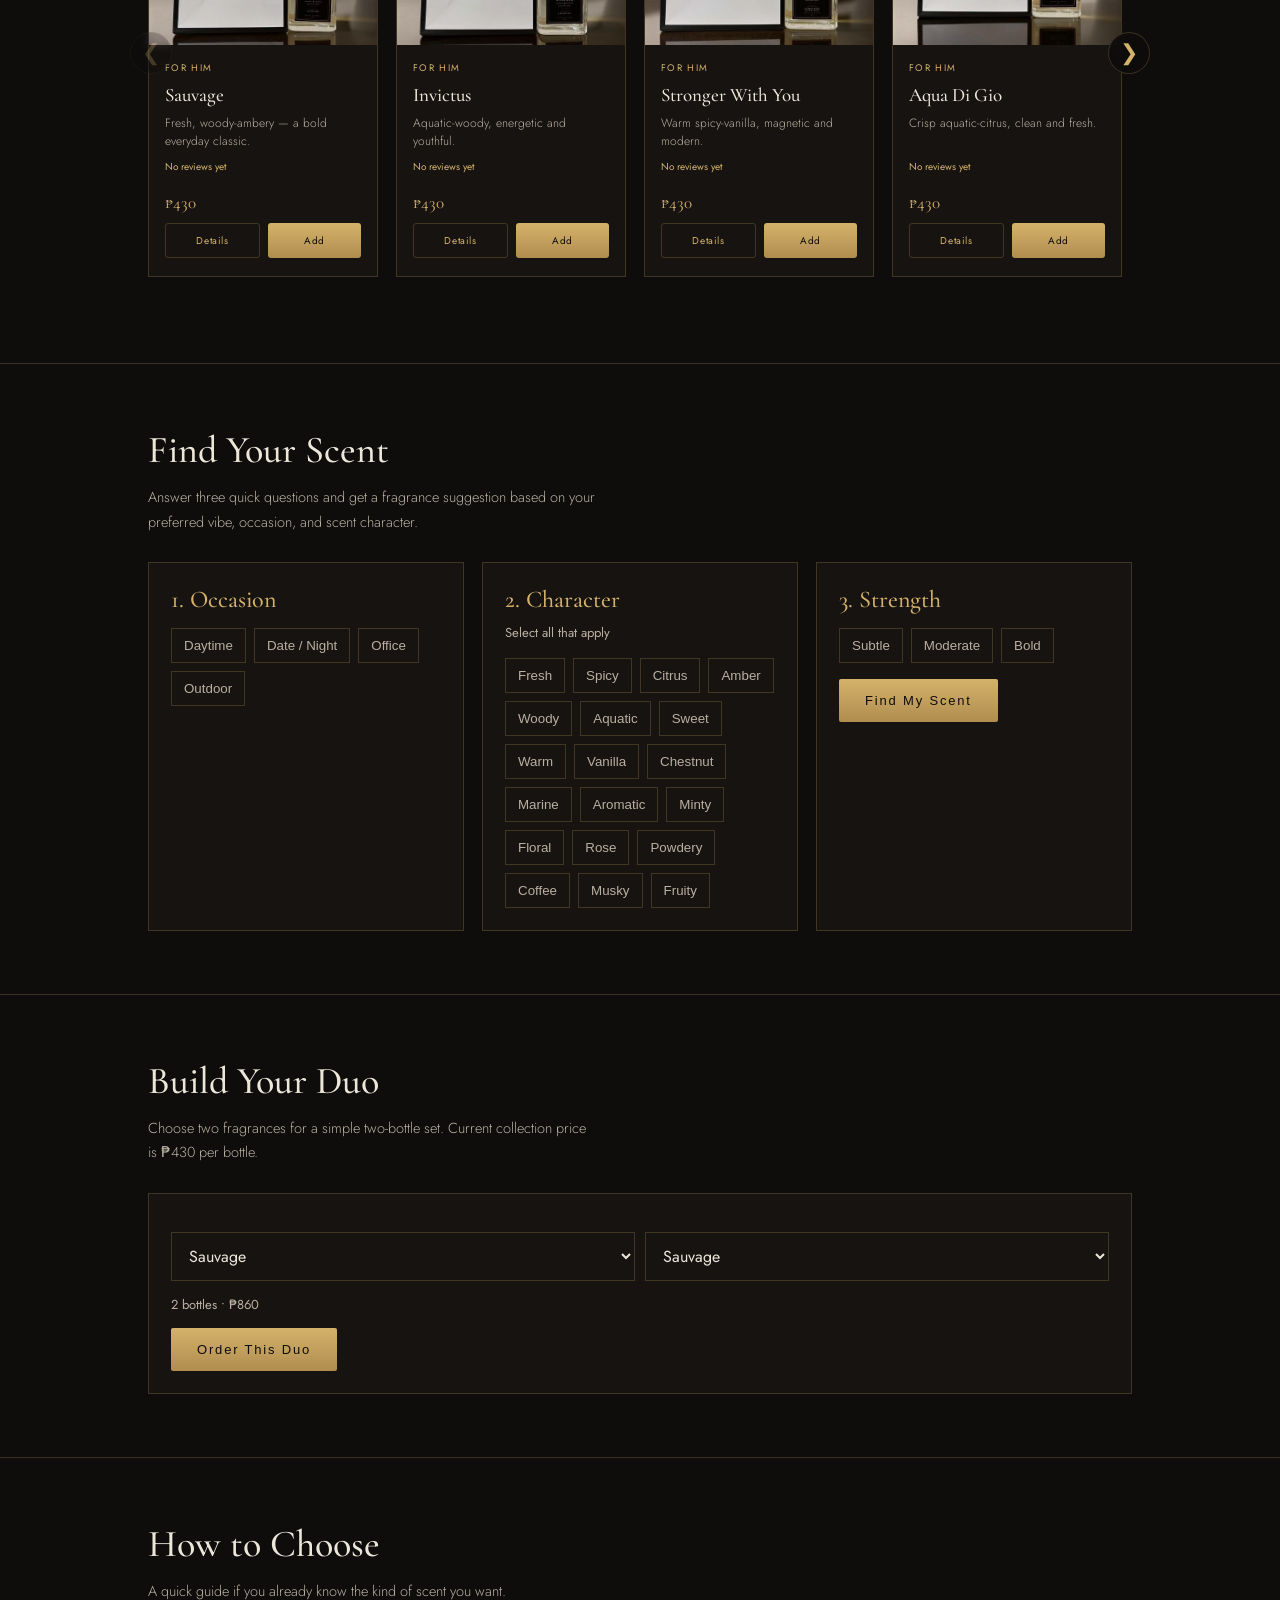
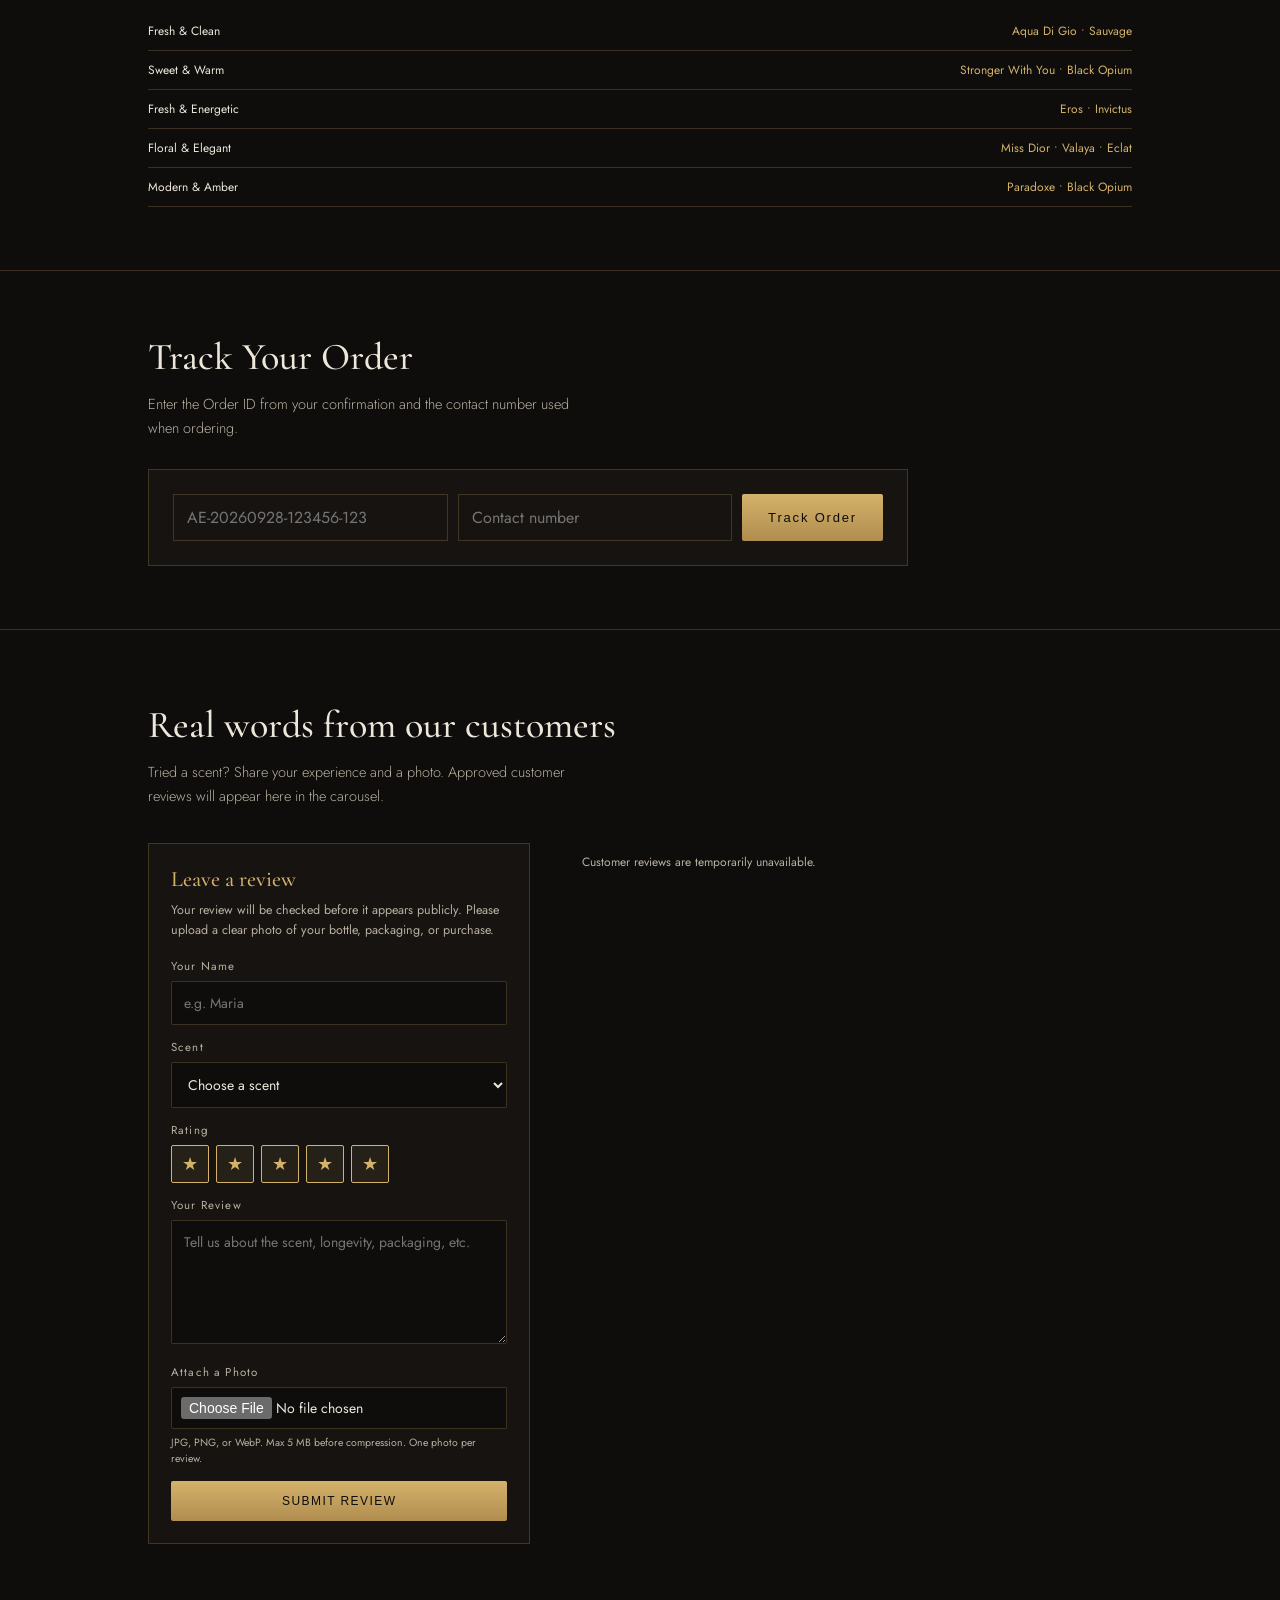
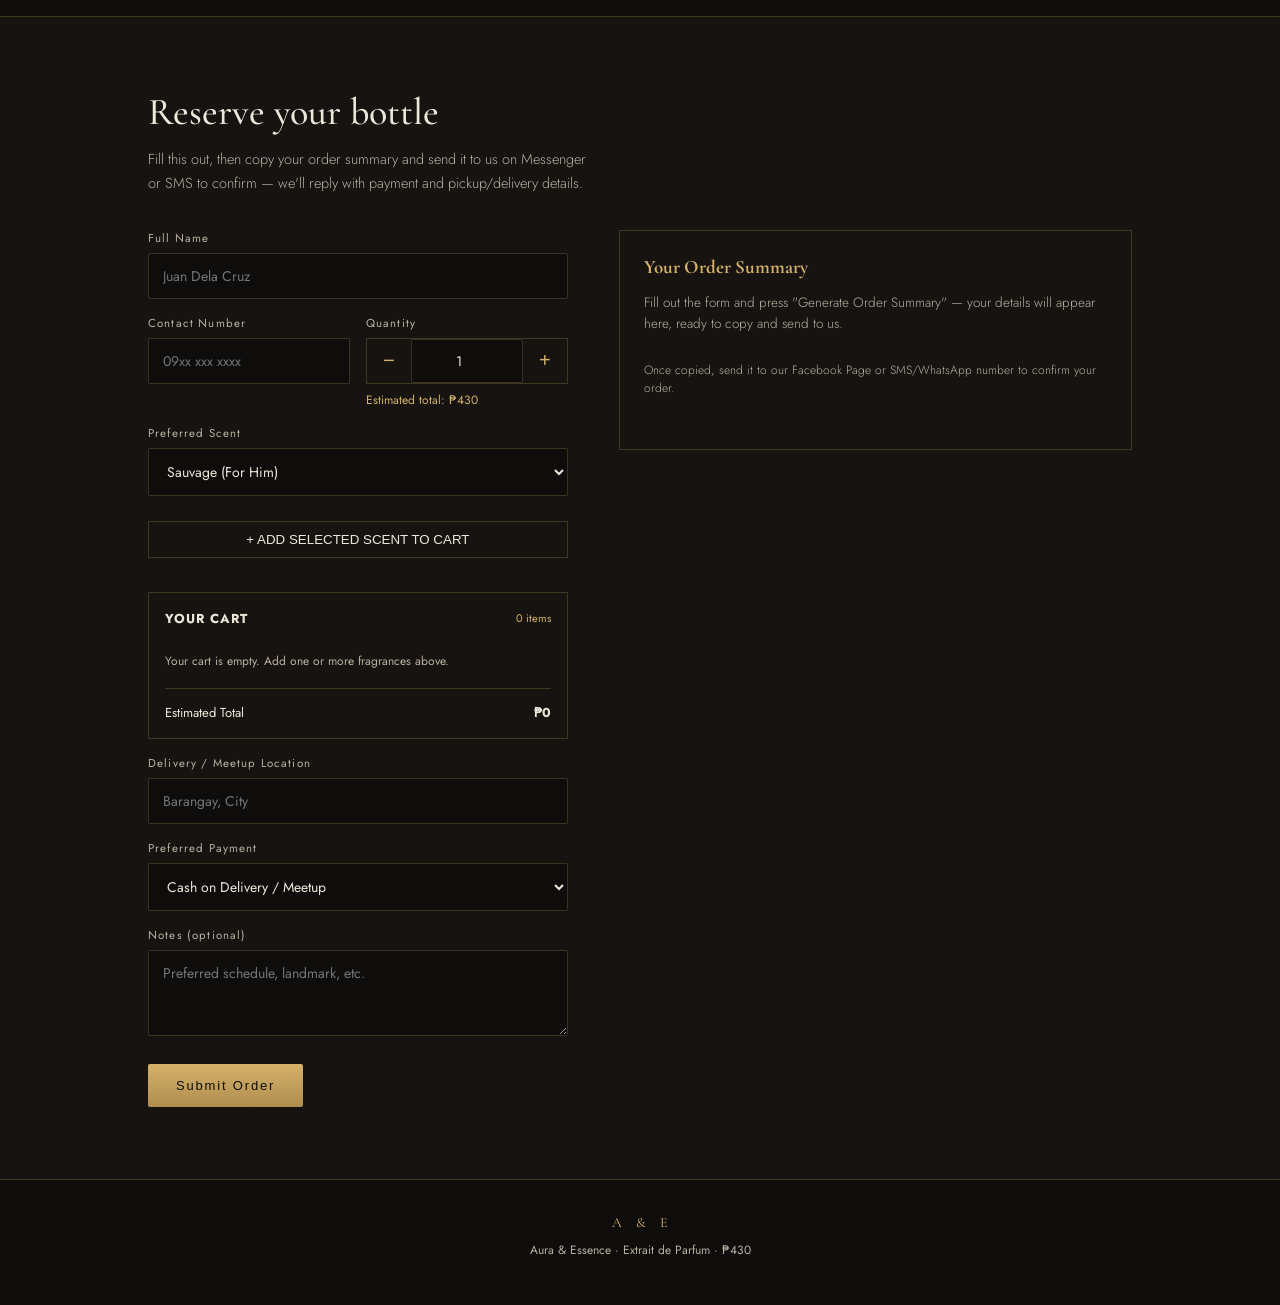
==== commit 1305dbc7: "Update index.html" ====
--- a/index.html
+++ b/index.html
@@ -163,15 +163,171 @@
             </div>
           </div>
           <div class="feature-card">
-            <h3>2. Character</h3>
-            <div class="quiz-options" data-question="profile">
-              <button class="quiz-option" data-value="fresh">Fresh</button>
-              <button class="quiz-option" data-value="sweet">Sweet</button>
-              <button class="quiz-option" data-value="woody">Woody</button>
-              <button class="quiz-option" data-value="floral">Floral</button>
-              <button class="quiz-option" data-value="warm">Warm</button>
-            </div>
-          </div>
+  <h3>2. Character</h3>
+
+  <p class="quiz-helper">
+    Select all that apply
+  </p>
+
+  <div
+    class="quiz-options quiz-multi"
+    data-question="profile"
+  >
+
+    <button
+      type="button"
+      class="quiz-option"
+      data-value="fresh"
+    >
+      Fresh
+    </button>
+
+    <button
+      type="button"
+      class="quiz-option"
+      data-value="spicy"
+    >
+      Spicy
+    </button>
+
+    <button
+      type="button"
+      class="quiz-option"
+      data-value="citrus"
+    >
+      Citrus
+    </button>
+
+    <button
+      type="button"
+      class="quiz-option"
+      data-value="amber"
+    >
+      Amber
+    </button>
+
+    <button
+      type="button"
+      class="quiz-option"
+      data-value="woody"
+    >
+      Woody
+    </button>
+
+    <button
+      type="button"
+      class="quiz-option"
+      data-value="aquatic"
+    >
+      Aquatic
+    </button>
+
+    <button
+      type="button"
+      class="quiz-option"
+      data-value="sweet"
+    >
+      Sweet
+    </button>
+
+    <button
+      type="button"
+      class="quiz-option"
+      data-value="warm"
+    >
+      Warm
+    </button>
+
+    <button
+      type="button"
+      class="quiz-option"
+      data-value="vanilla"
+    >
+      Vanilla
+    </button>
+
+    <button
+      type="button"
+      class="quiz-option"
+      data-value="chestnut"
+    >
+      Chestnut
+    </button>
+
+    <button
+      type="button"
+      class="quiz-option"
+      data-value="marine"
+    >
+      Marine
+    </button>
+
+    <button
+      type="button"
+      class="quiz-option"
+      data-value="aromatic"
+    >
+      Aromatic
+    </button>
+
+    <button
+      type="button"
+      class="quiz-option"
+      data-value="minty"
+    >
+      Minty
+    </button>
+
+    <button
+      type="button"
+      class="quiz-option"
+      data-value="floral"
+    >
+      Floral
+    </button>
+
+    <button
+      type="button"
+      class="quiz-option"
+      data-value="rose"
+    >
+      Rose
+    </button>
+
+    <button
+      type="button"
+      class="quiz-option"
+      data-value="powdery"
+    >
+      Powdery
+    </button>
+
+    <button
+      type="button"
+      class="quiz-option"
+      data-value="coffee"
+    >
+      Coffee
+    </button>
+
+    <button
+      type="button"
+      class="quiz-option"
+      data-value="musky"
+    >
+      Musky
+    </button>
+
+    <button
+      type="button"
+      class="quiz-option"
+      data-value="fruity"
+    >
+      Fruity
+    </button>
+
+  </div>
+</div>
           <div class="feature-card">
             <h3>3. Strength</h3>
             <div class="quiz-options" data-question="strength">
--- a/assets/css/styles.css
+++ b/assets/css/styles.css
@@ -1116,3 +1116,74 @@
       .admin-checks input { width:auto; }
       .admin-status { margin-top:12px; font-size:11px; color:var(--parchment-dim); }
       @media (max-width:700px) { .admin-form-grid { grid-template-columns:1fr; } .cart-item { grid-template-columns:44px 1fr; } .cart-controls { grid-column:2; } }
+
+.profile-bars {
+  display: grid;
+  gap: 14px;
+  margin-top: 18px;
+}
+
+.profile-section {
+  display: grid;
+  gap: 8px;
+}
+
+.profile-label {
+  font-size: 10px;
+  letter-spacing: .12em;
+  text-transform: uppercase;
+  color: var(--parchment-dim);
+}
+
+.profile-tags {
+  display: flex;
+  flex-wrap: wrap;
+  gap: 8px;
+  padding-bottom: 4px;
+}
+
+.profile-tag {
+  display: inline-flex;
+  align-items: center;
+  border: 1px solid var(--line);
+  color: var(--parchment);
+  background: rgba(212,178,106,.05);
+  padding: 8px 12px;
+  font-size: 10px;
+  letter-spacing: .08em;
+  text-transform: uppercase;
+}
+
+.profile-stat {
+  display: grid;
+  grid-template-columns: 82px 1fr 58px;
+  gap: 10px;
+  align-items: center;
+
+  font-size: 10px;
+  color: var(--parchment-dim);
+}
+
+.profile-track {
+  height: 6px;
+  background: rgba(255,255,255,.10);
+  border: 1px solid rgba(255,255,255,.06);
+  border-radius: 999px;
+  overflow: hidden;
+}
+
+.profile-fill {
+  display: block;
+  height: 100%;
+  min-width: 2px;
+  border-radius: 999px;
+
+  background:
+    linear-gradient(
+      90deg,
+      var(--brass),
+      var(--brass-bright)
+    );
+
+  transition: width .45s ease;
+}
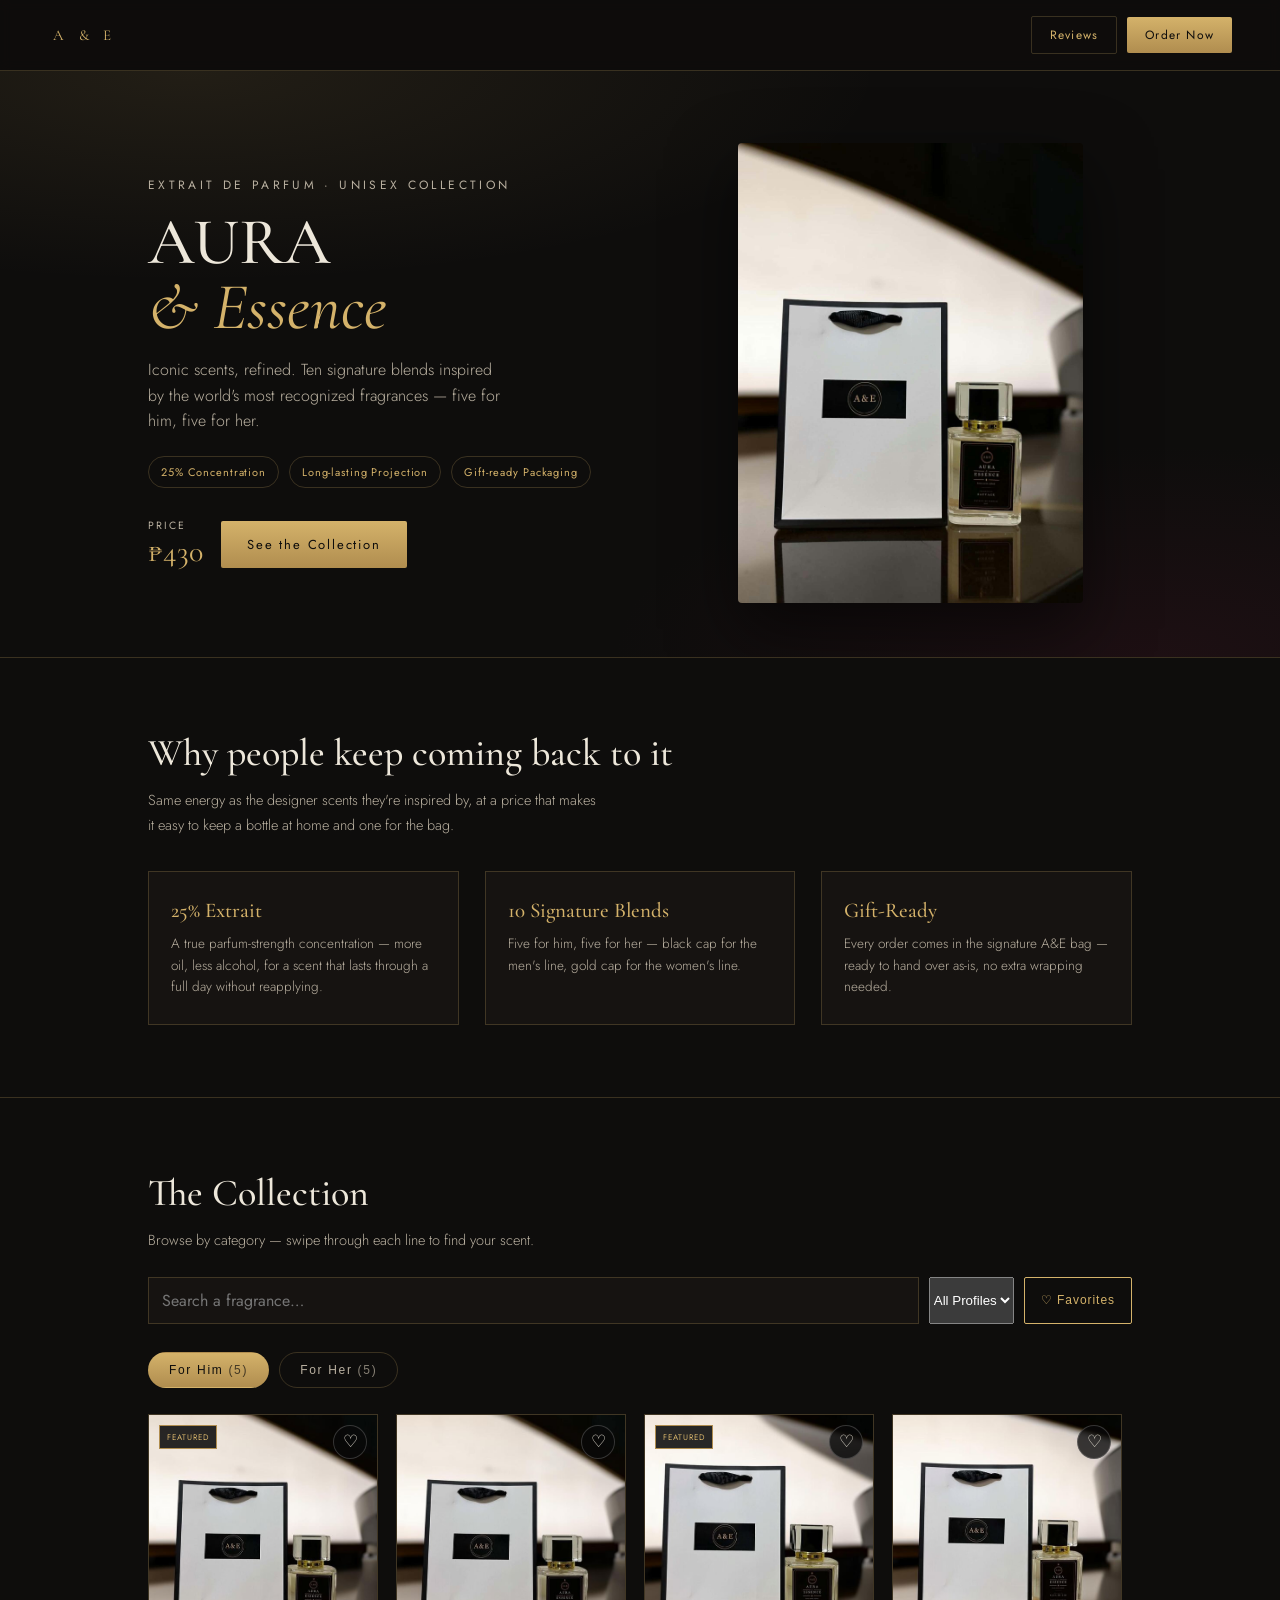
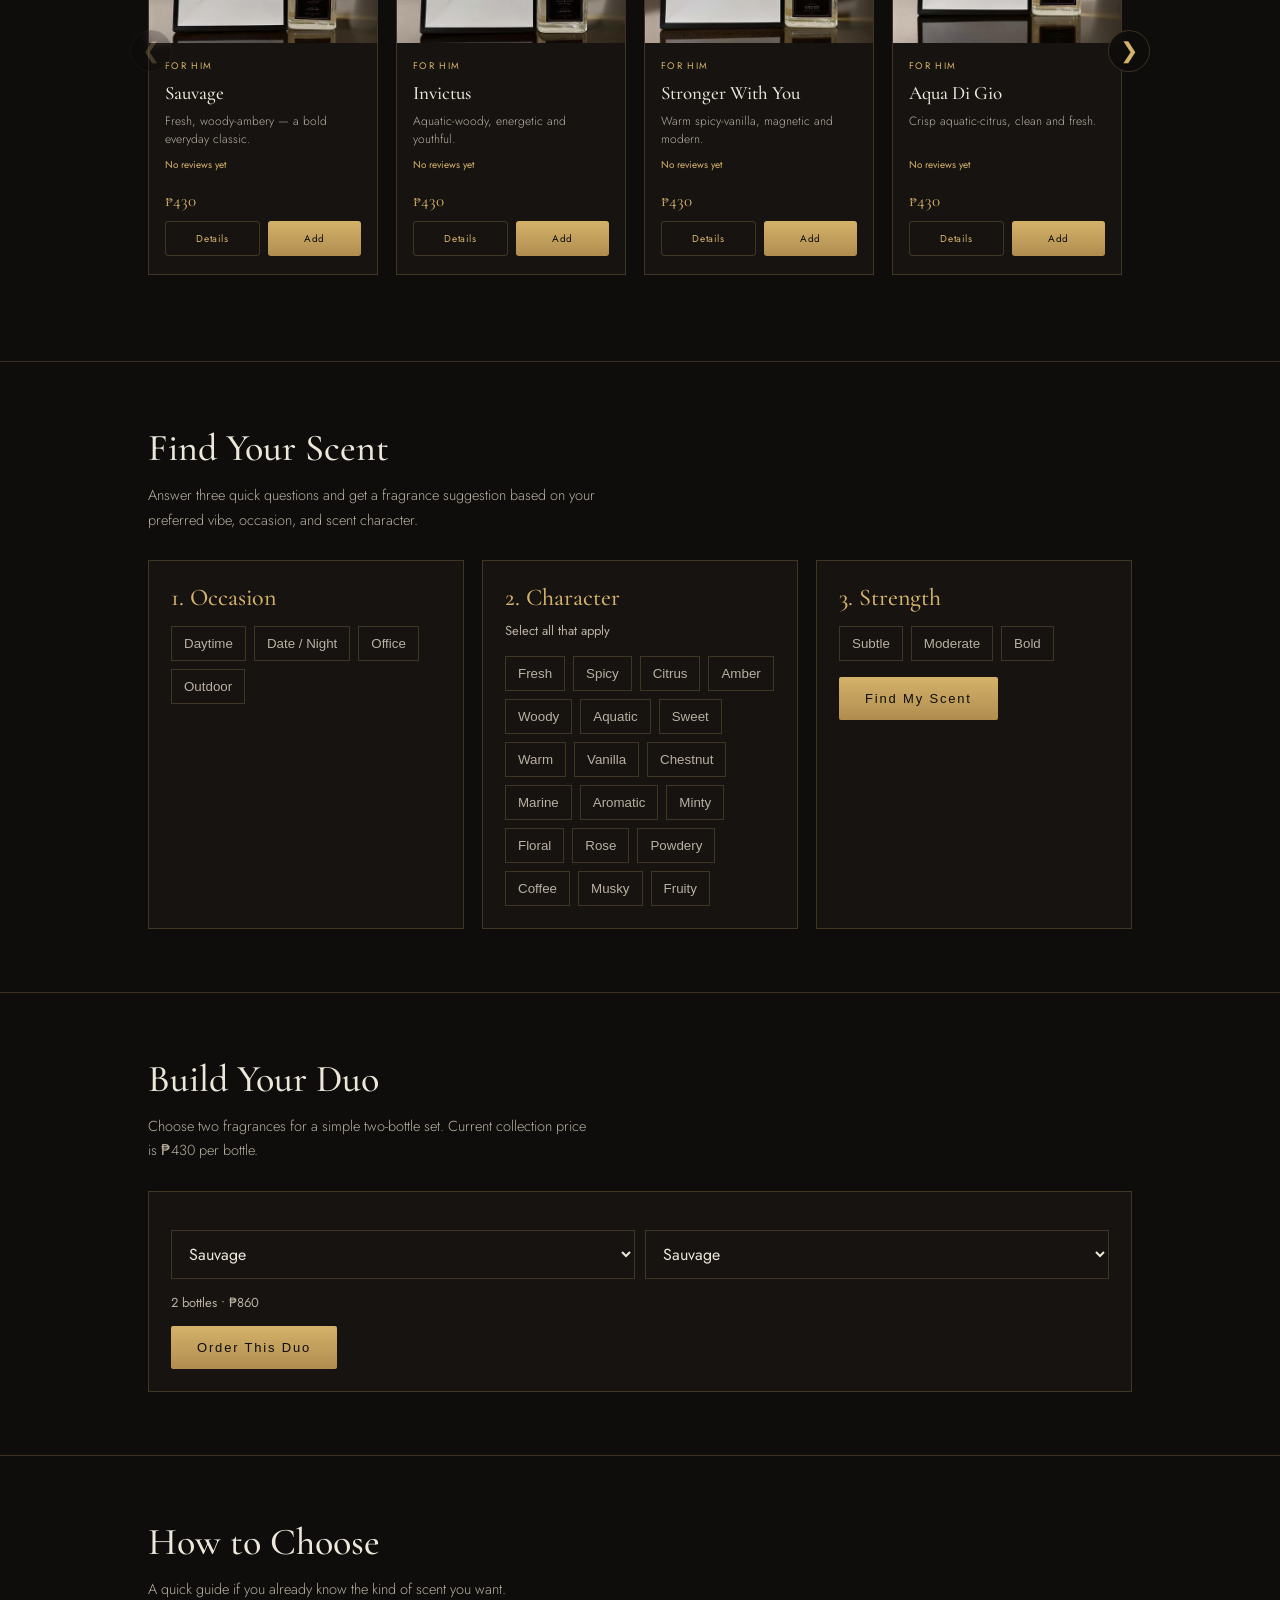
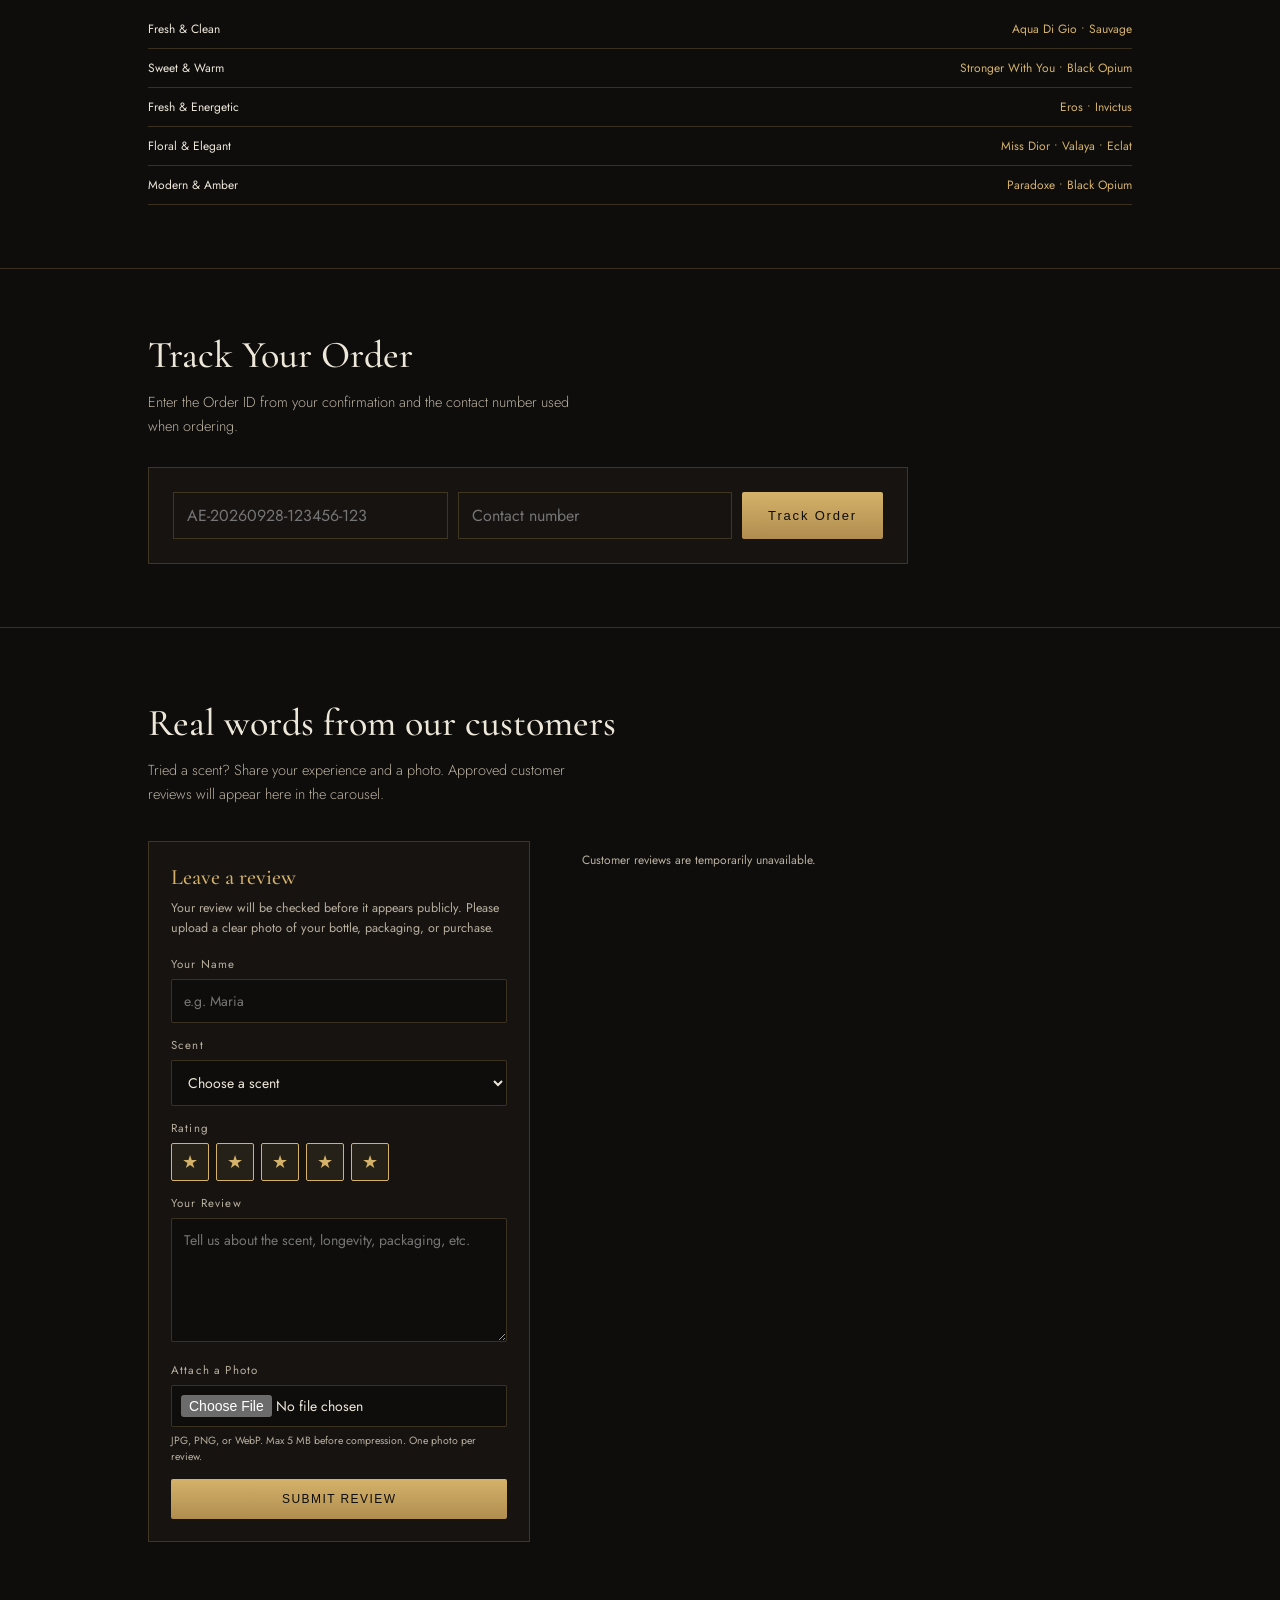
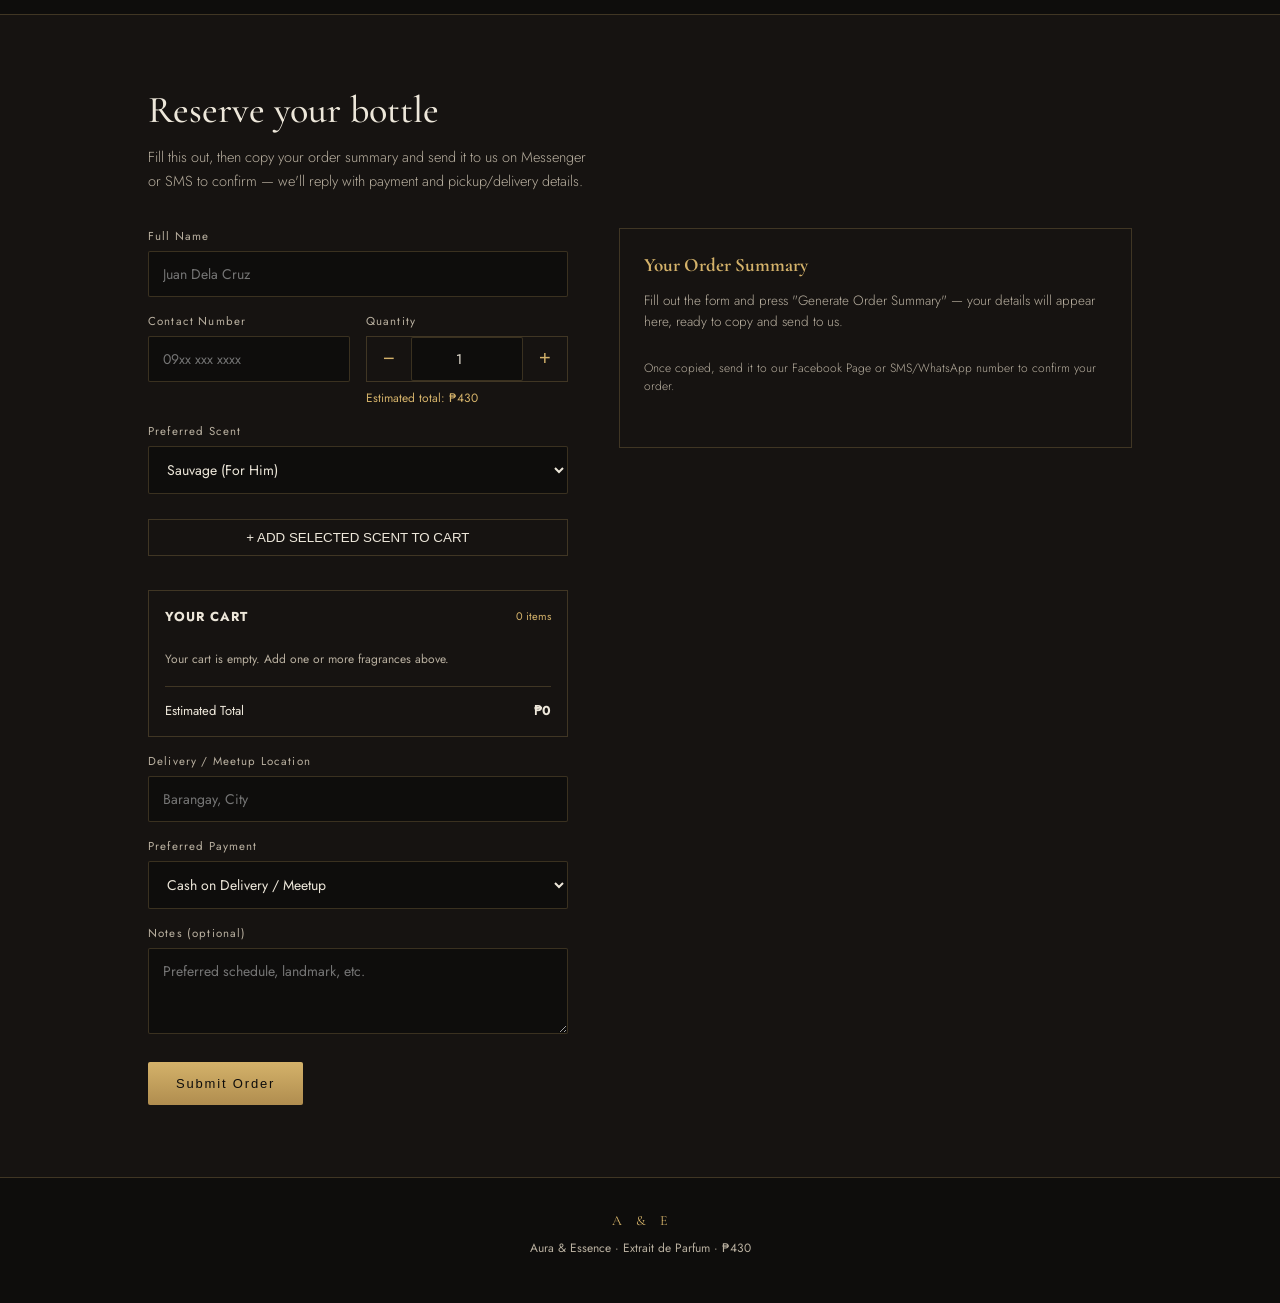
==== commit c2329839: "Update index.html" ====
--- a/index.html
+++ b/index.html
@@ -104,14 +104,29 @@
         </p>
         <div class="collection-tools">
           <input id="productSearch" class="collection-search" type="search" placeholder="Search a fragrance…" aria-label="Search fragrances">
-          <select id="profileFilter" class="collection-filter" aria-label="Filter by scent character">
-            <option value="all">All scent profiles</option>
-            <option value="fresh">Fresh</option>
-            <option value="sweet">Sweet</option>
-            <option value="woody">Woody</option>
-            <option value="floral">Floral</option>
-            <option value="warm">Warm</option>
-          </select>
+          <select id="profileFilter">
+  <option value="all">All Profiles</option>
+
+  <option value="fresh">Fresh</option>
+  <option value="spicy">Spicy</option>
+  <option value="citrus">Citrus</option>
+  <option value="amber">Amber</option>
+  <option value="woody">Woody</option>
+  <option value="aquatic">Aquatic</option>
+  <option value="sweet">Sweet</option>
+  <option value="warm">Warm</option>
+  <option value="vanilla">Vanilla</option>
+  <option value="chestnut">Chestnut</option>
+  <option value="marine">Marine</option>
+  <option value="aromatic">Aromatic</option>
+  <option value="minty">Minty</option>
+  <option value="floral">Floral</option>
+  <option value="rose">Rose</option>
+  <option value="powdery">Powdery</option>
+  <option value="coffee">Coffee</option>
+  <option value="musky">Musky</option>
+  <option value="fruity">Fruity</option>
+</select>
           <button type="button" class="ghost-btn" id="wishlistToggle">♡ Favorites</button>
         </div>
         <div class="wishlist-panel" id="wishlistPanel">
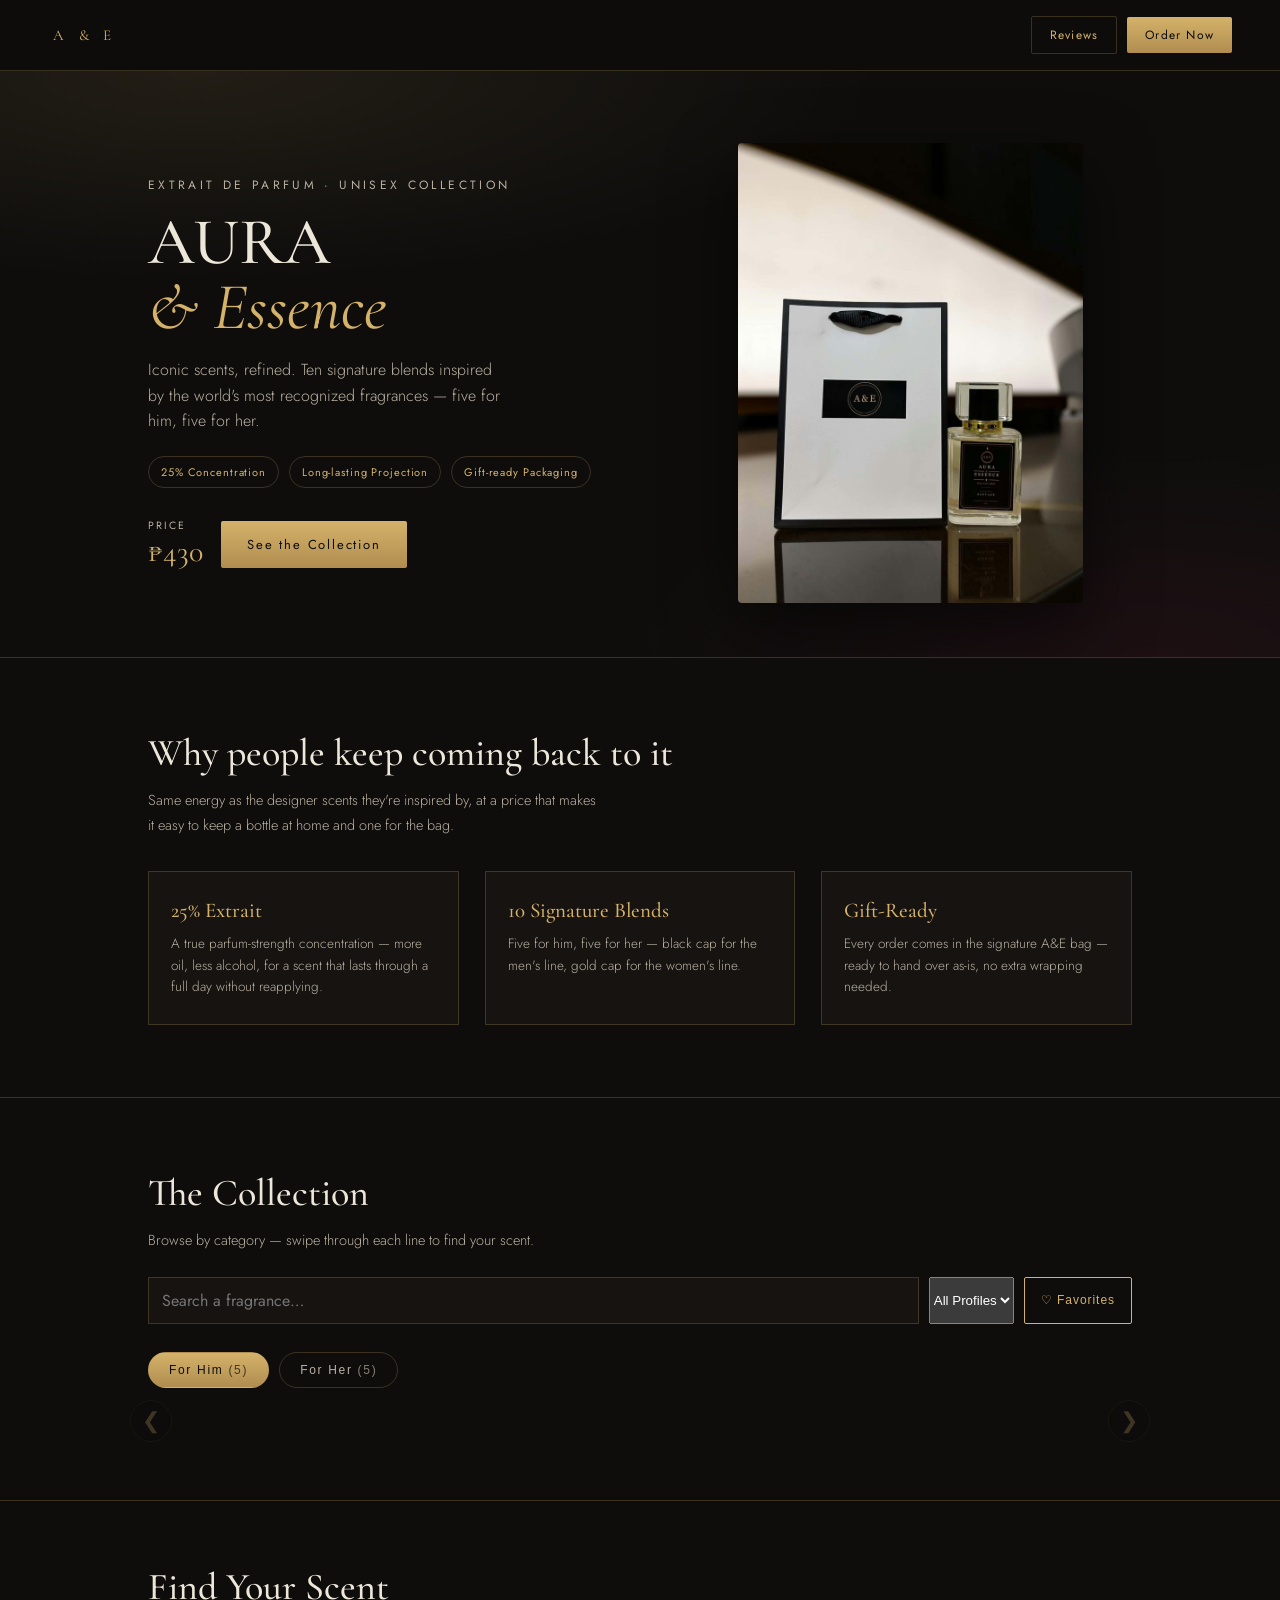
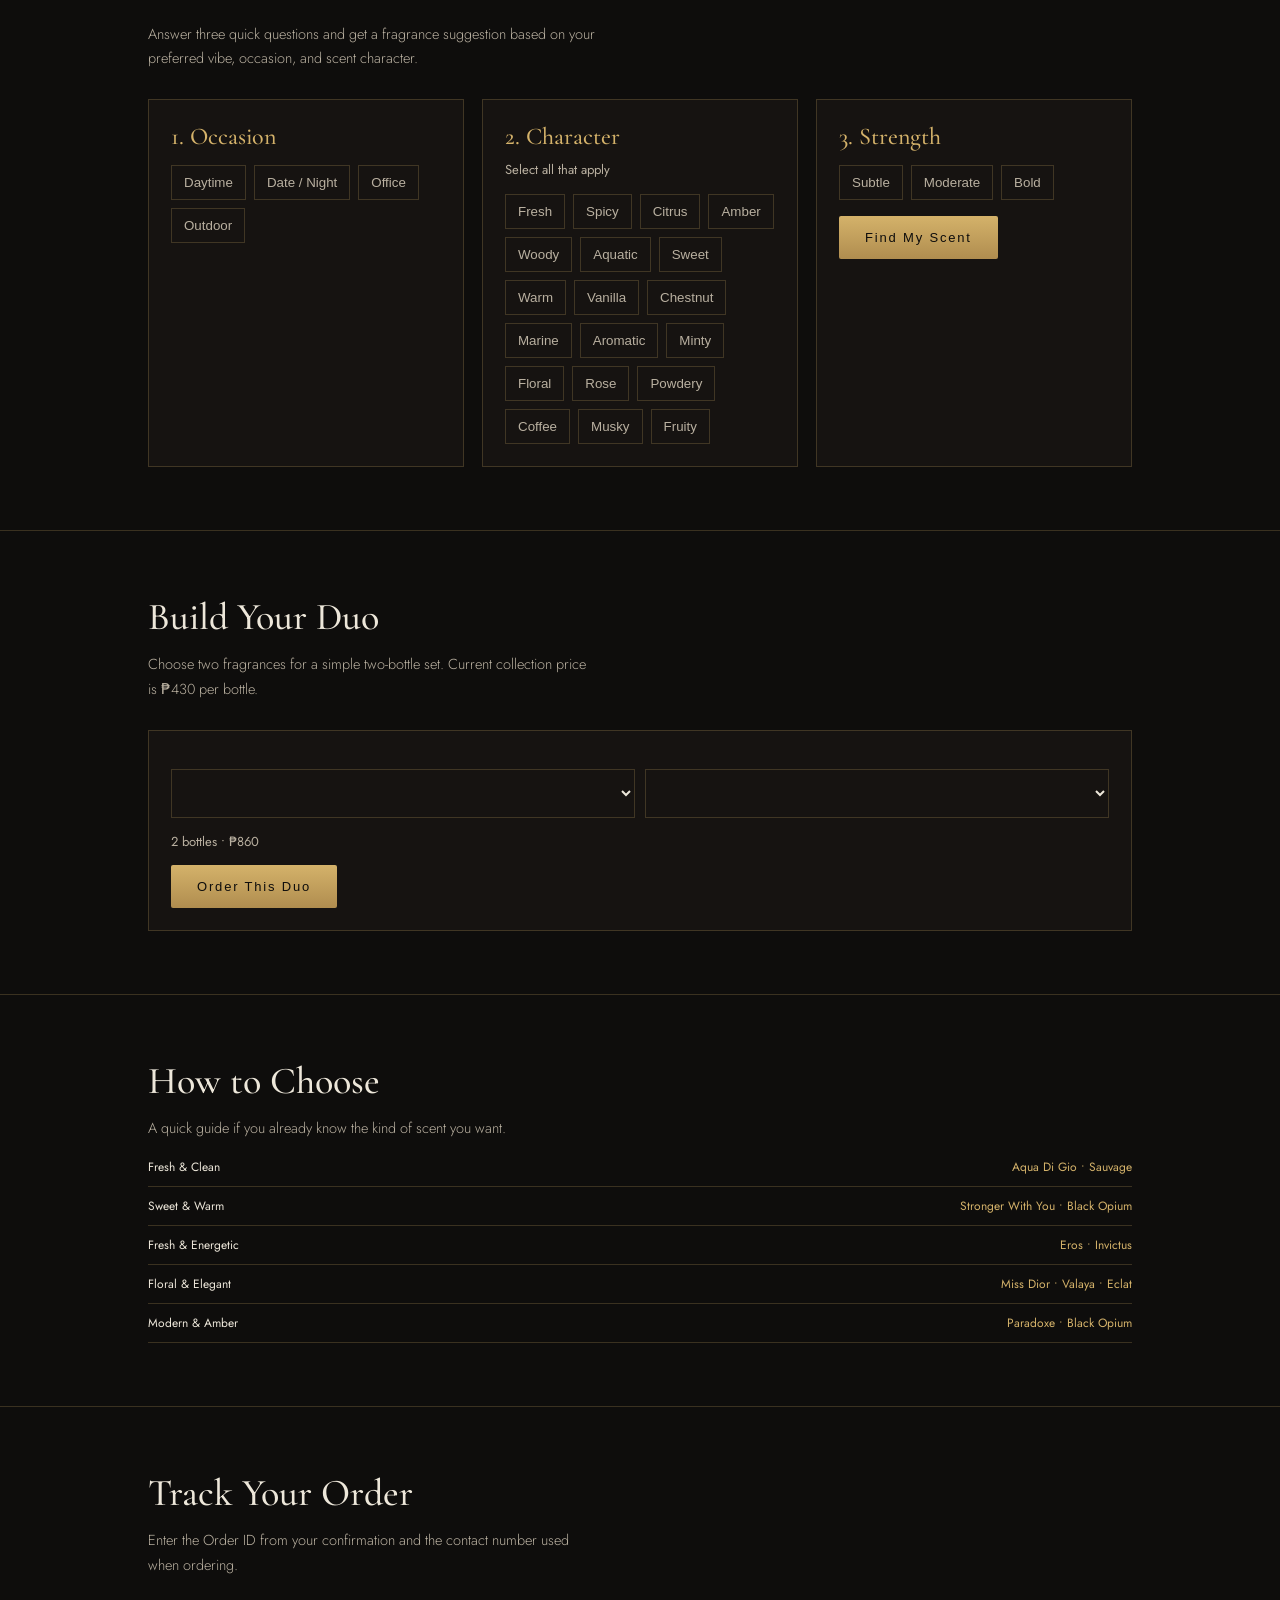
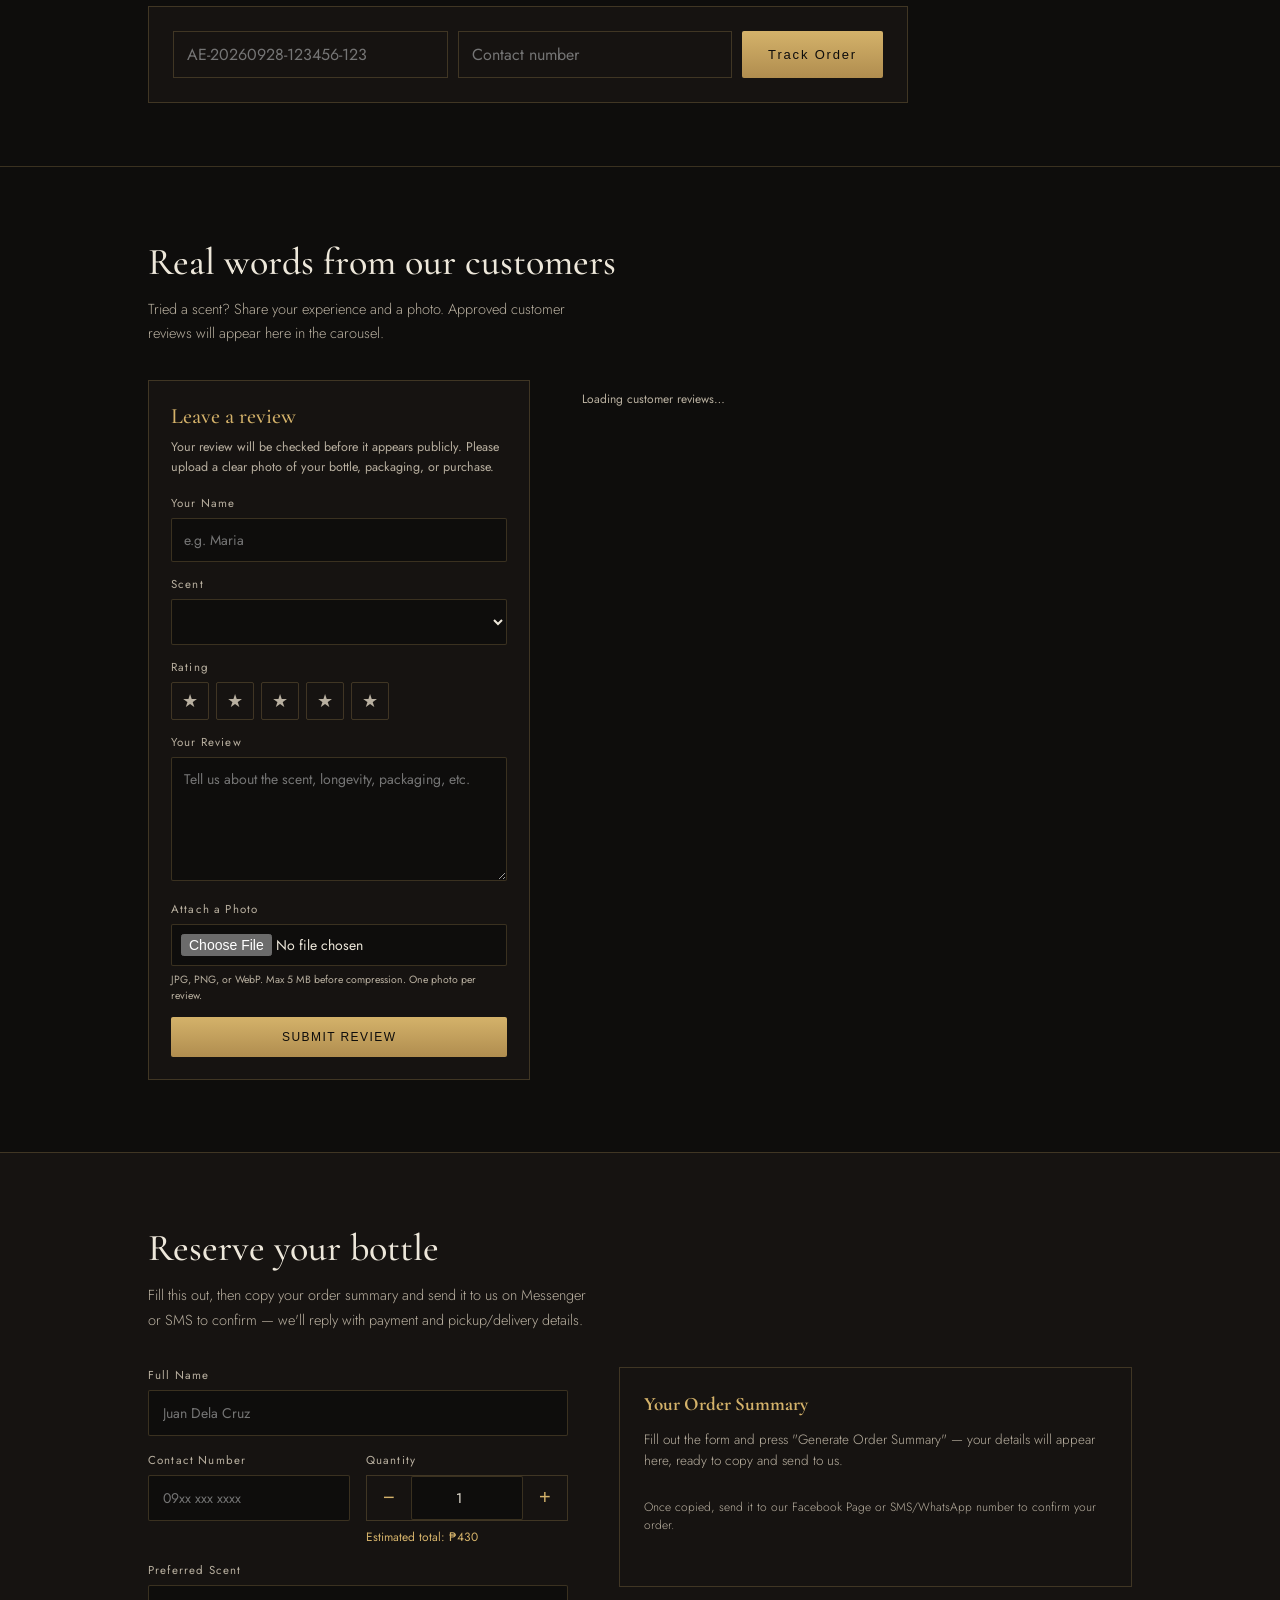
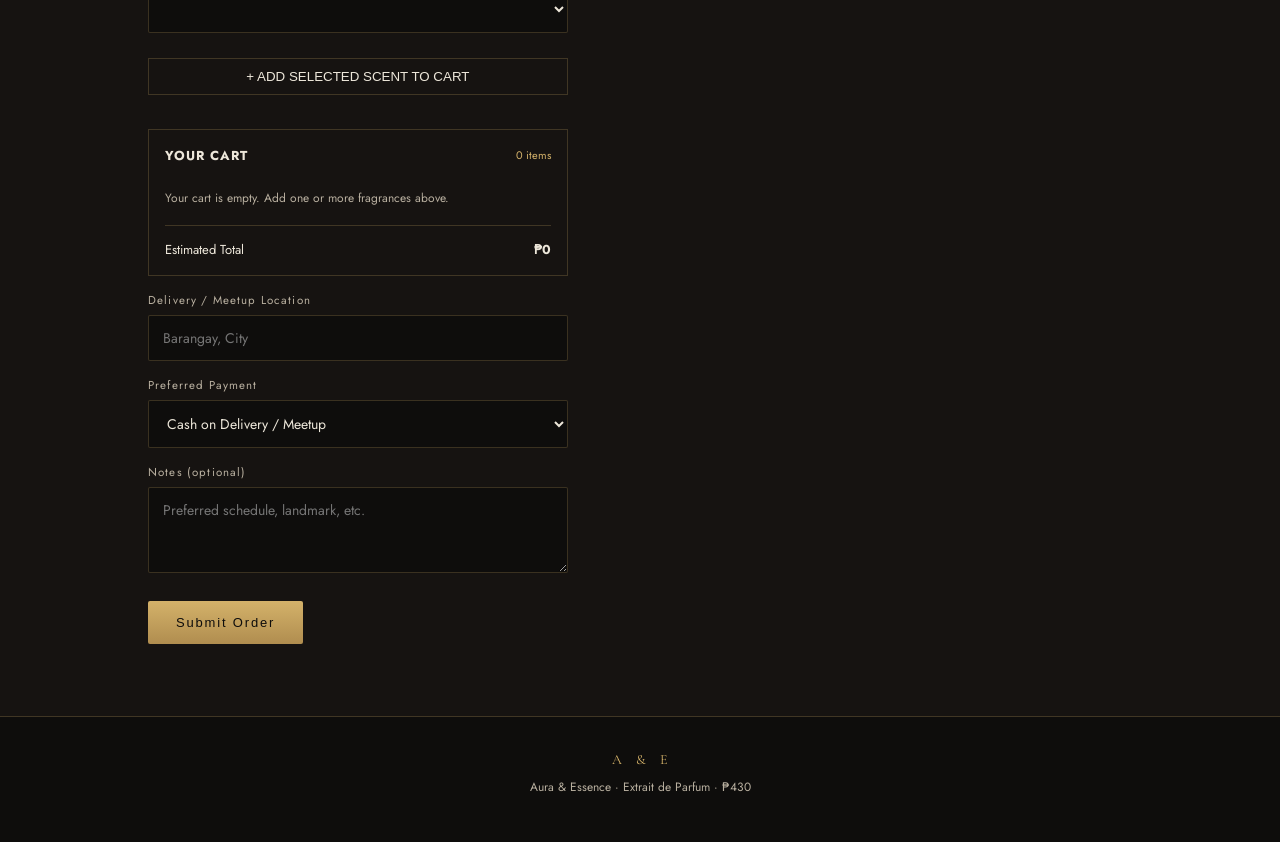
==== commit 099646ba: "Update index.html" ====
--- a/index.html
+++ b/index.html
@@ -104,7 +104,7 @@
         </p>
         <div class="collection-tools">
           <input id="productSearch" class="collection-search" type="search" placeholder="Search a fragrance…" aria-label="Search fragrances">
-          <select id="profileFilter">
+          <select id="profileFilter class="collection-filter" aria-label="Filter by scent character"">
   <option value="all">All Profiles</option>
 
   <option value="fresh">Fresh</option>
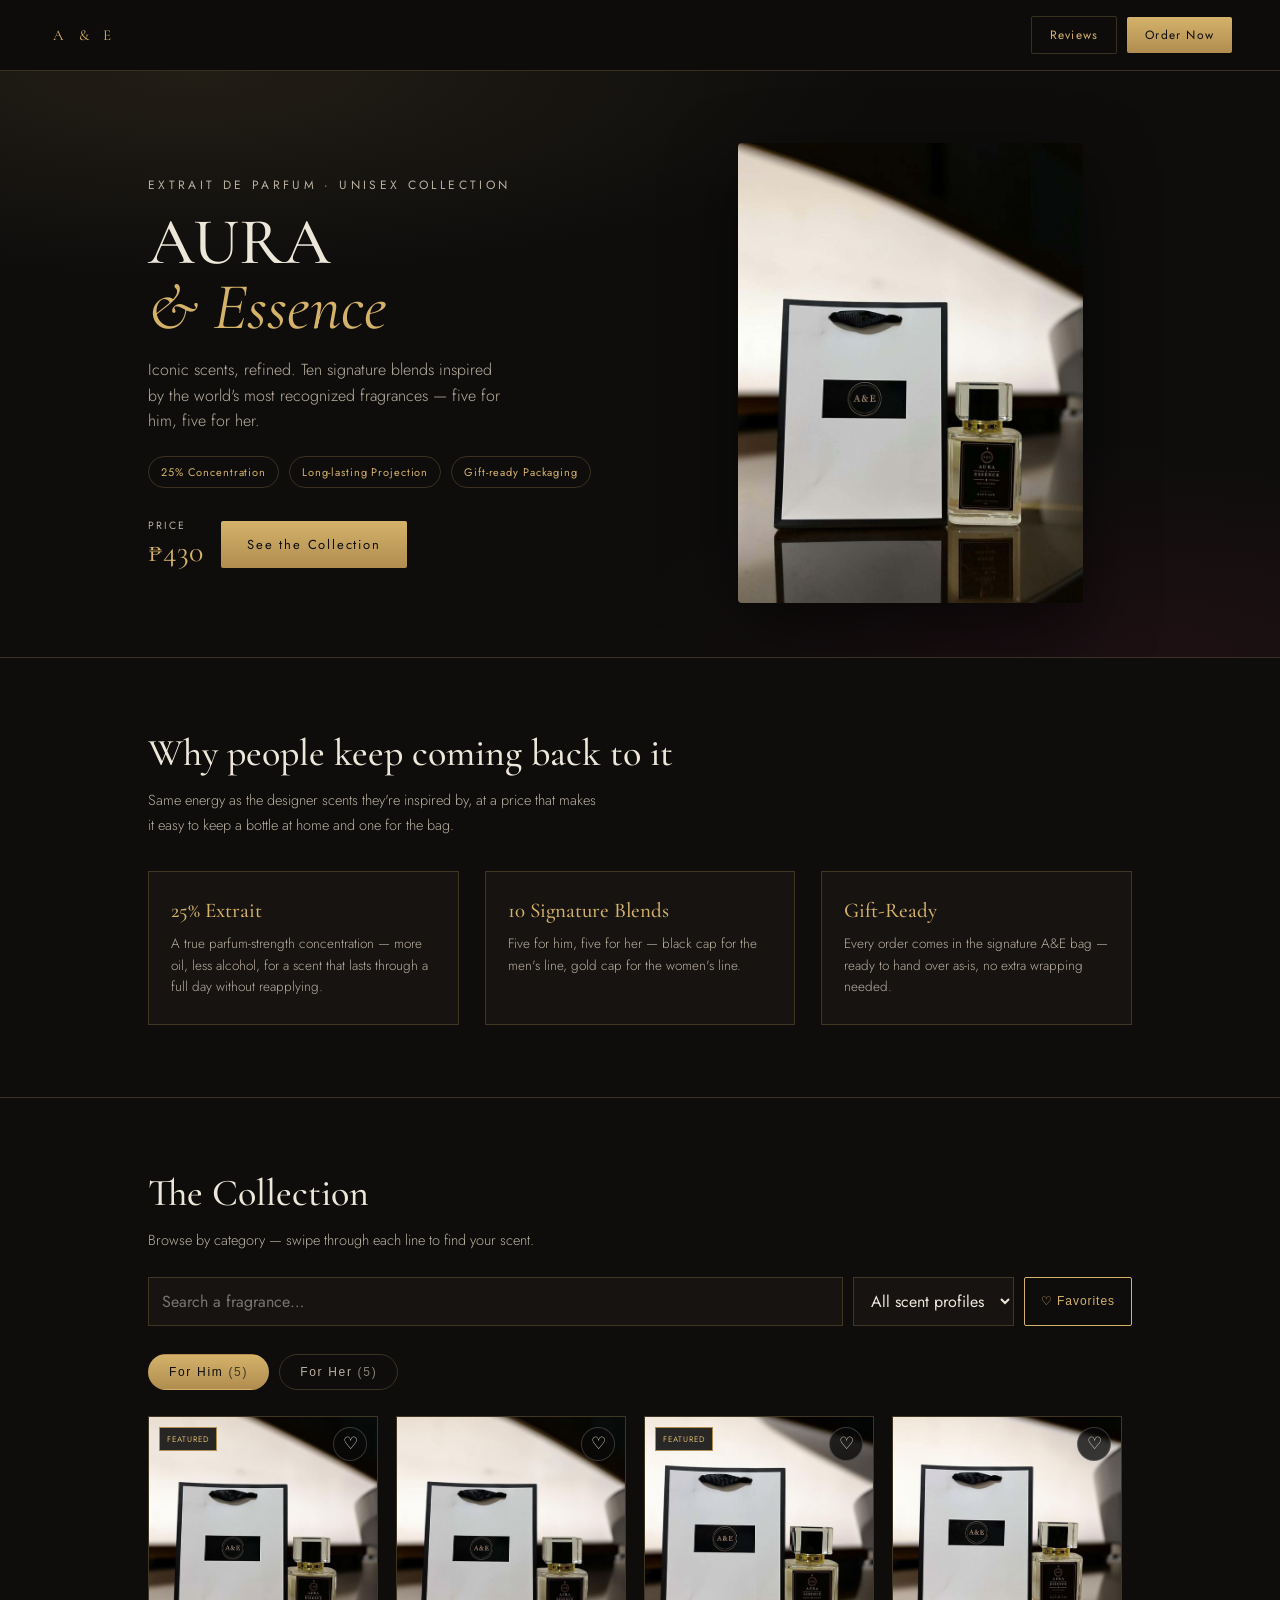
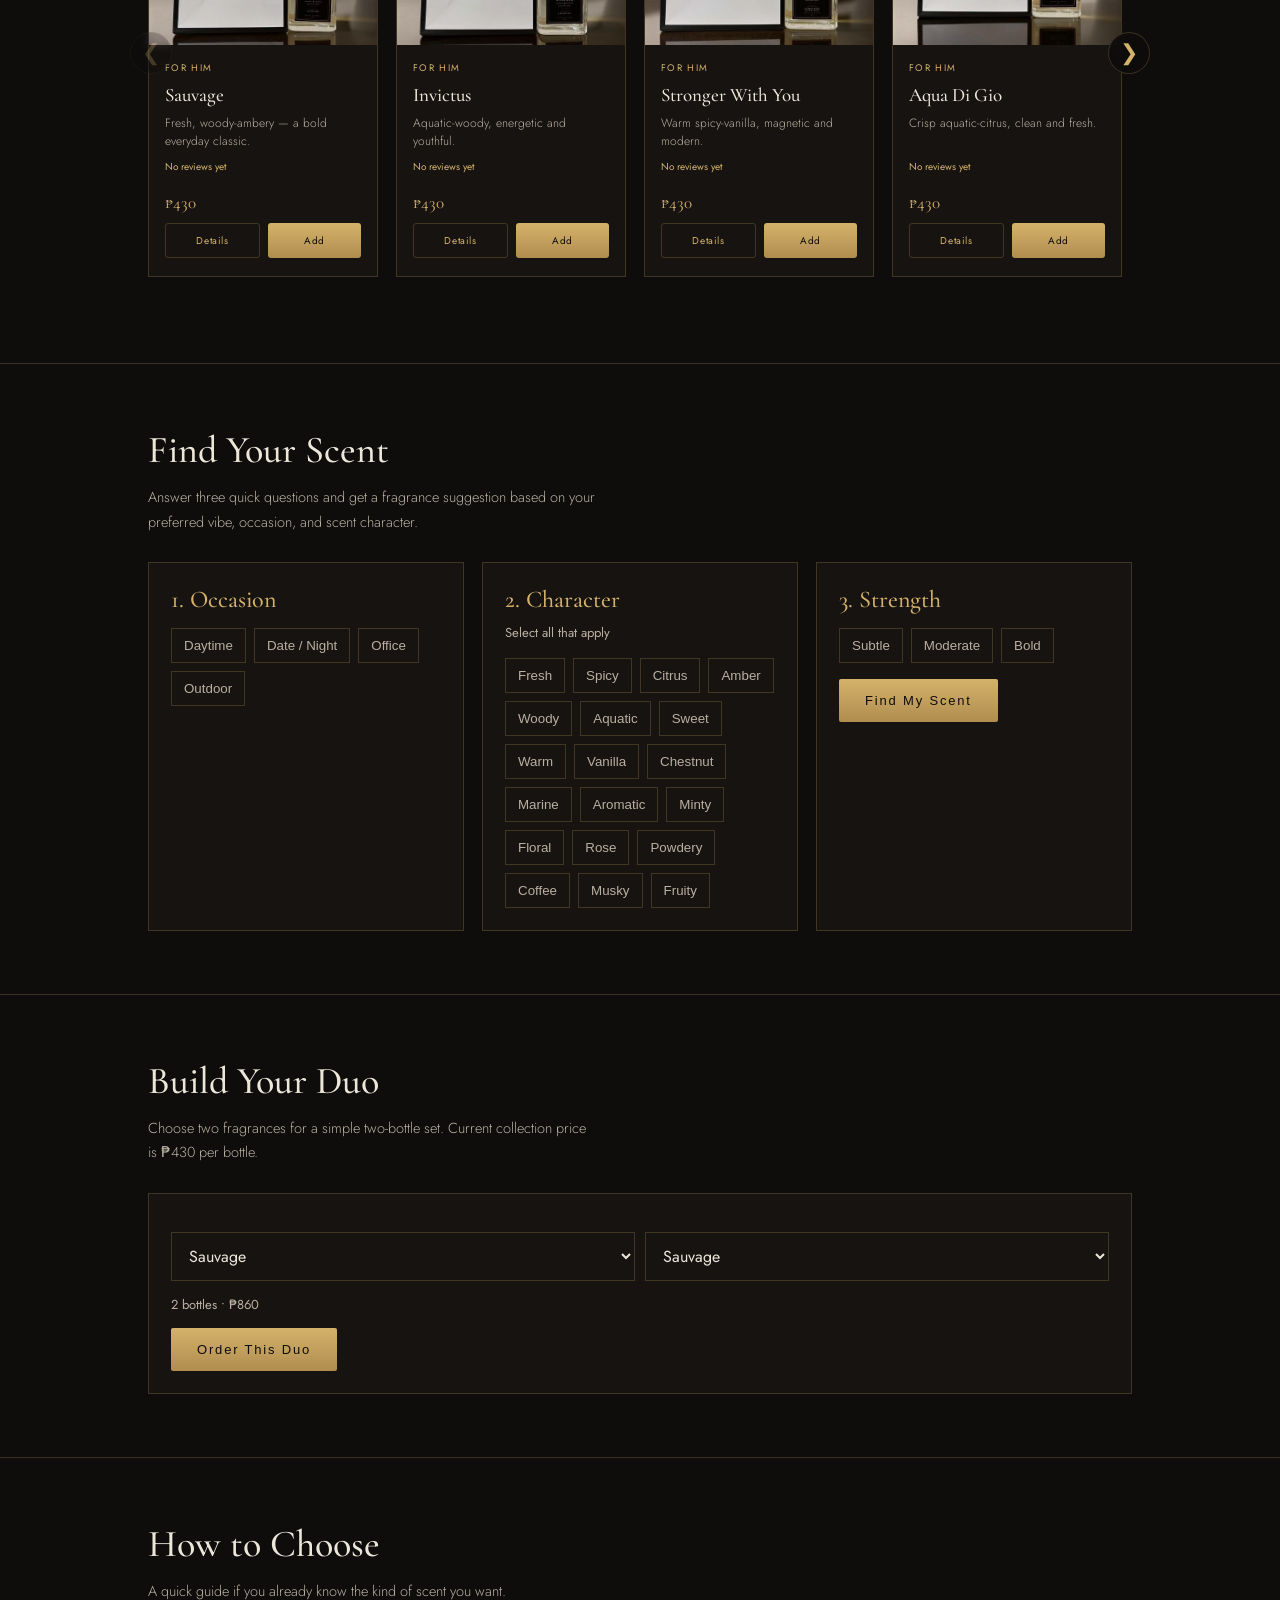
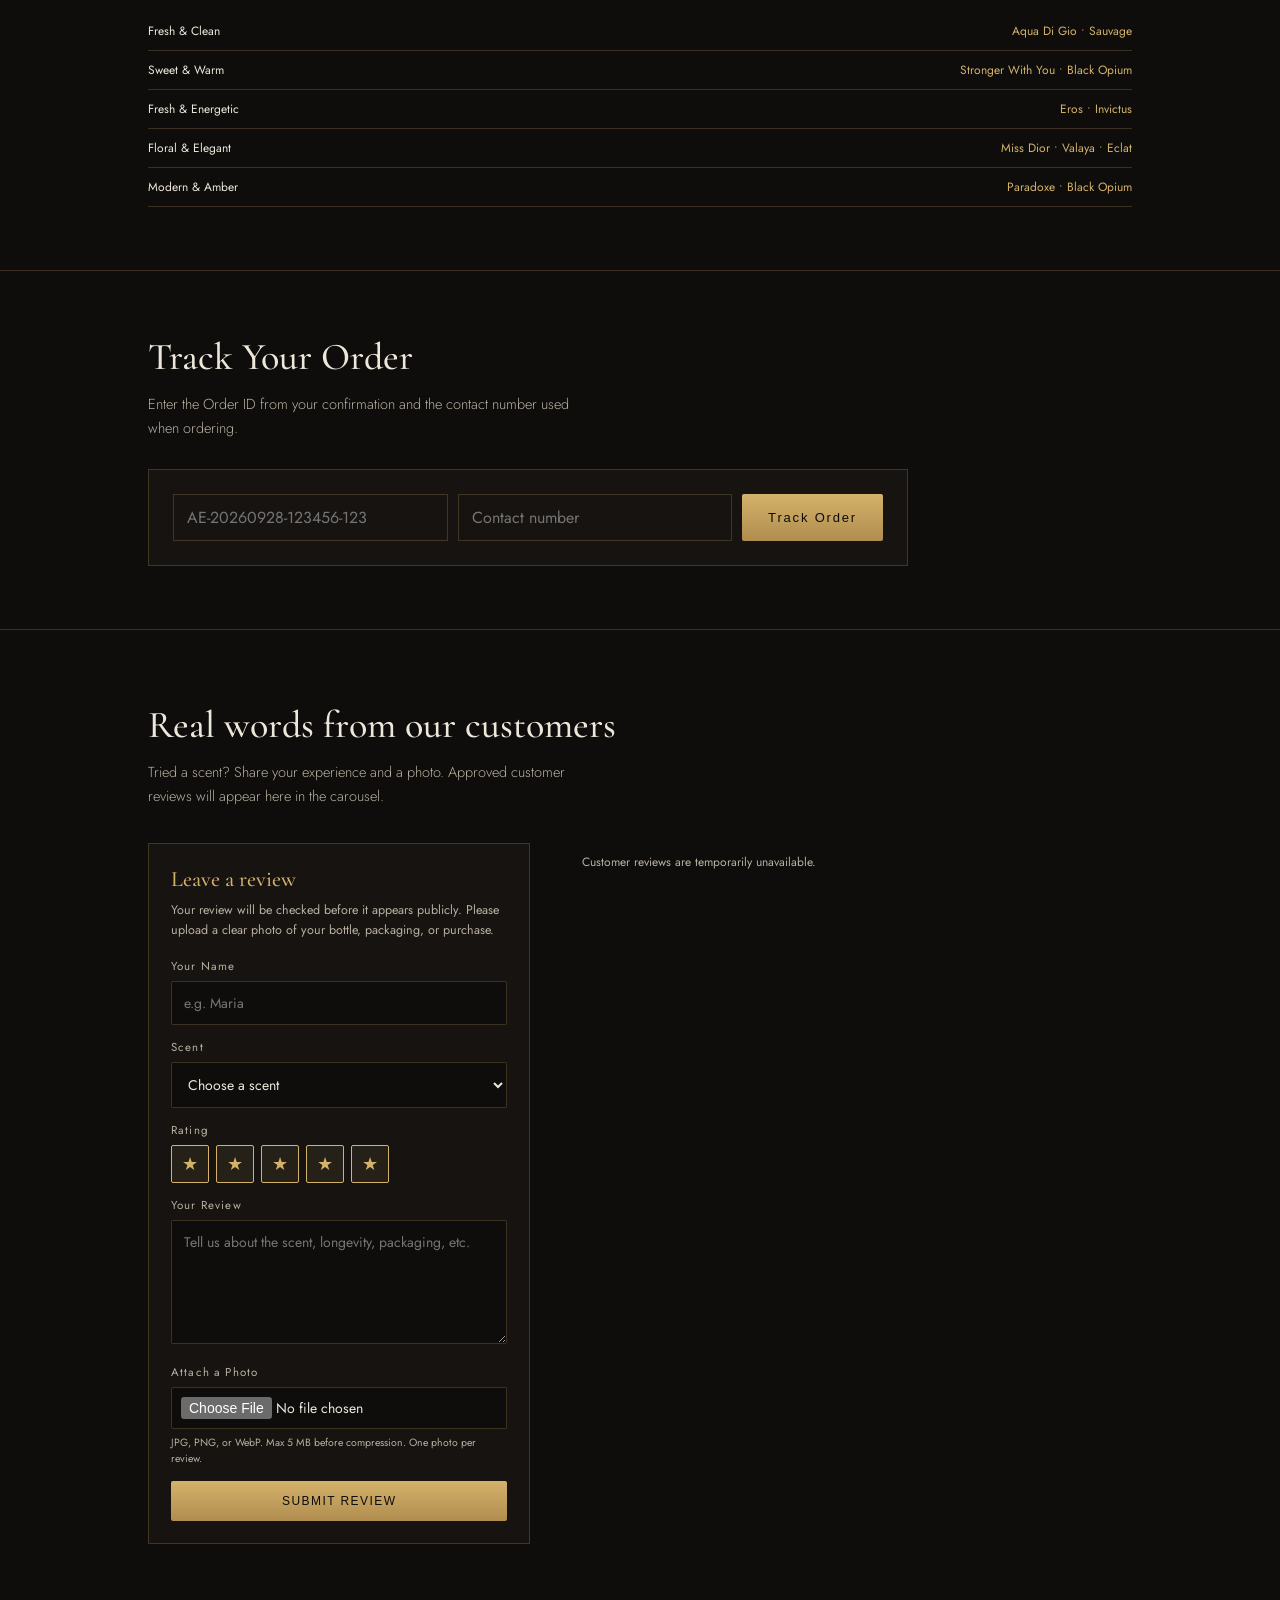
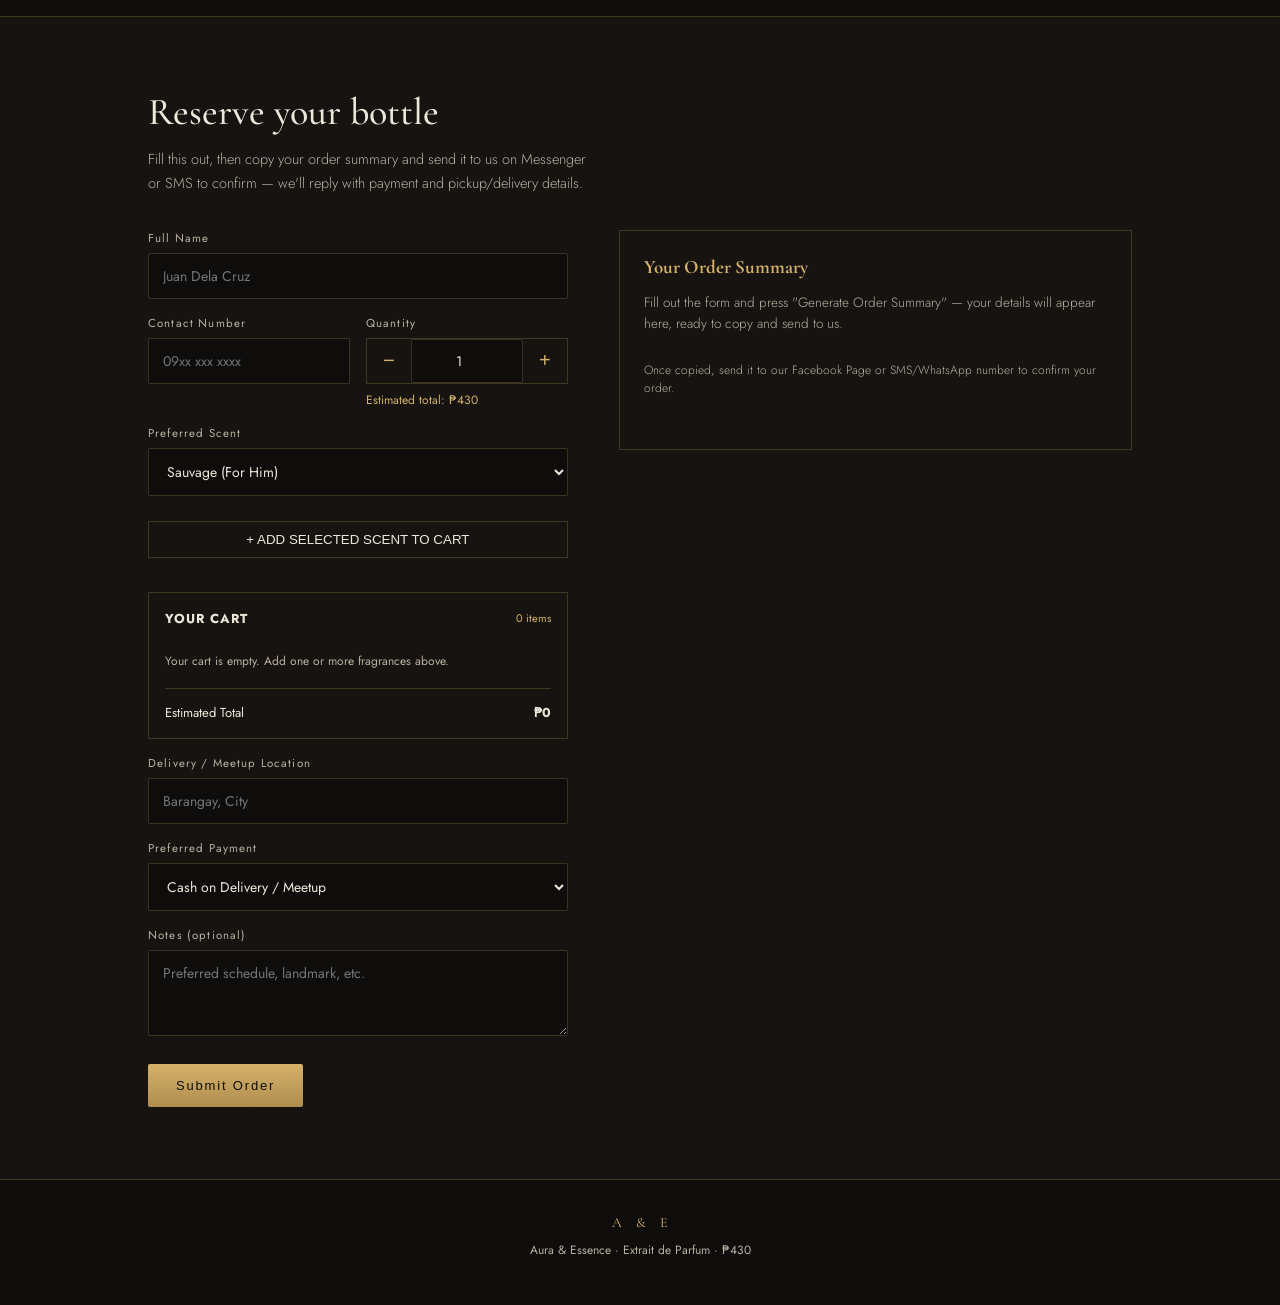
==== commit ac6eabb9: "Update index.html" ====
--- a/index.html
+++ b/index.html
@@ -104,29 +104,14 @@
         </p>
         <div class="collection-tools">
           <input id="productSearch" class="collection-search" type="search" placeholder="Search a fragrance…" aria-label="Search fragrances">
-          <select id="profileFilter class="collection-filter" aria-label="Filter by scent character"">
-  <option value="all">All Profiles</option>
-
-  <option value="fresh">Fresh</option>
-  <option value="spicy">Spicy</option>
-  <option value="citrus">Citrus</option>
-  <option value="amber">Amber</option>
-  <option value="woody">Woody</option>
-  <option value="aquatic">Aquatic</option>
-  <option value="sweet">Sweet</option>
-  <option value="warm">Warm</option>
-  <option value="vanilla">Vanilla</option>
-  <option value="chestnut">Chestnut</option>
-  <option value="marine">Marine</option>
-  <option value="aromatic">Aromatic</option>
-  <option value="minty">Minty</option>
-  <option value="floral">Floral</option>
-  <option value="rose">Rose</option>
-  <option value="powdery">Powdery</option>
-  <option value="coffee">Coffee</option>
-  <option value="musky">Musky</option>
-  <option value="fruity">Fruity</option>
-</select>
+          <select id="profileFilter" class="collection-filter" aria-label="Filter by scent character">
+            <option value="all">All scent profiles</option>
+            <option value="fresh">Fresh</option>
+            <option value="sweet">Sweet</option>
+            <option value="woody">Woody</option>
+            <option value="floral">Floral</option>
+            <option value="warm">Warm</option>
+          </select>
           <button type="button" class="ghost-btn" id="wishlistToggle">♡ Favorites</button>
         </div>
         <div class="wishlist-panel" id="wishlistPanel">
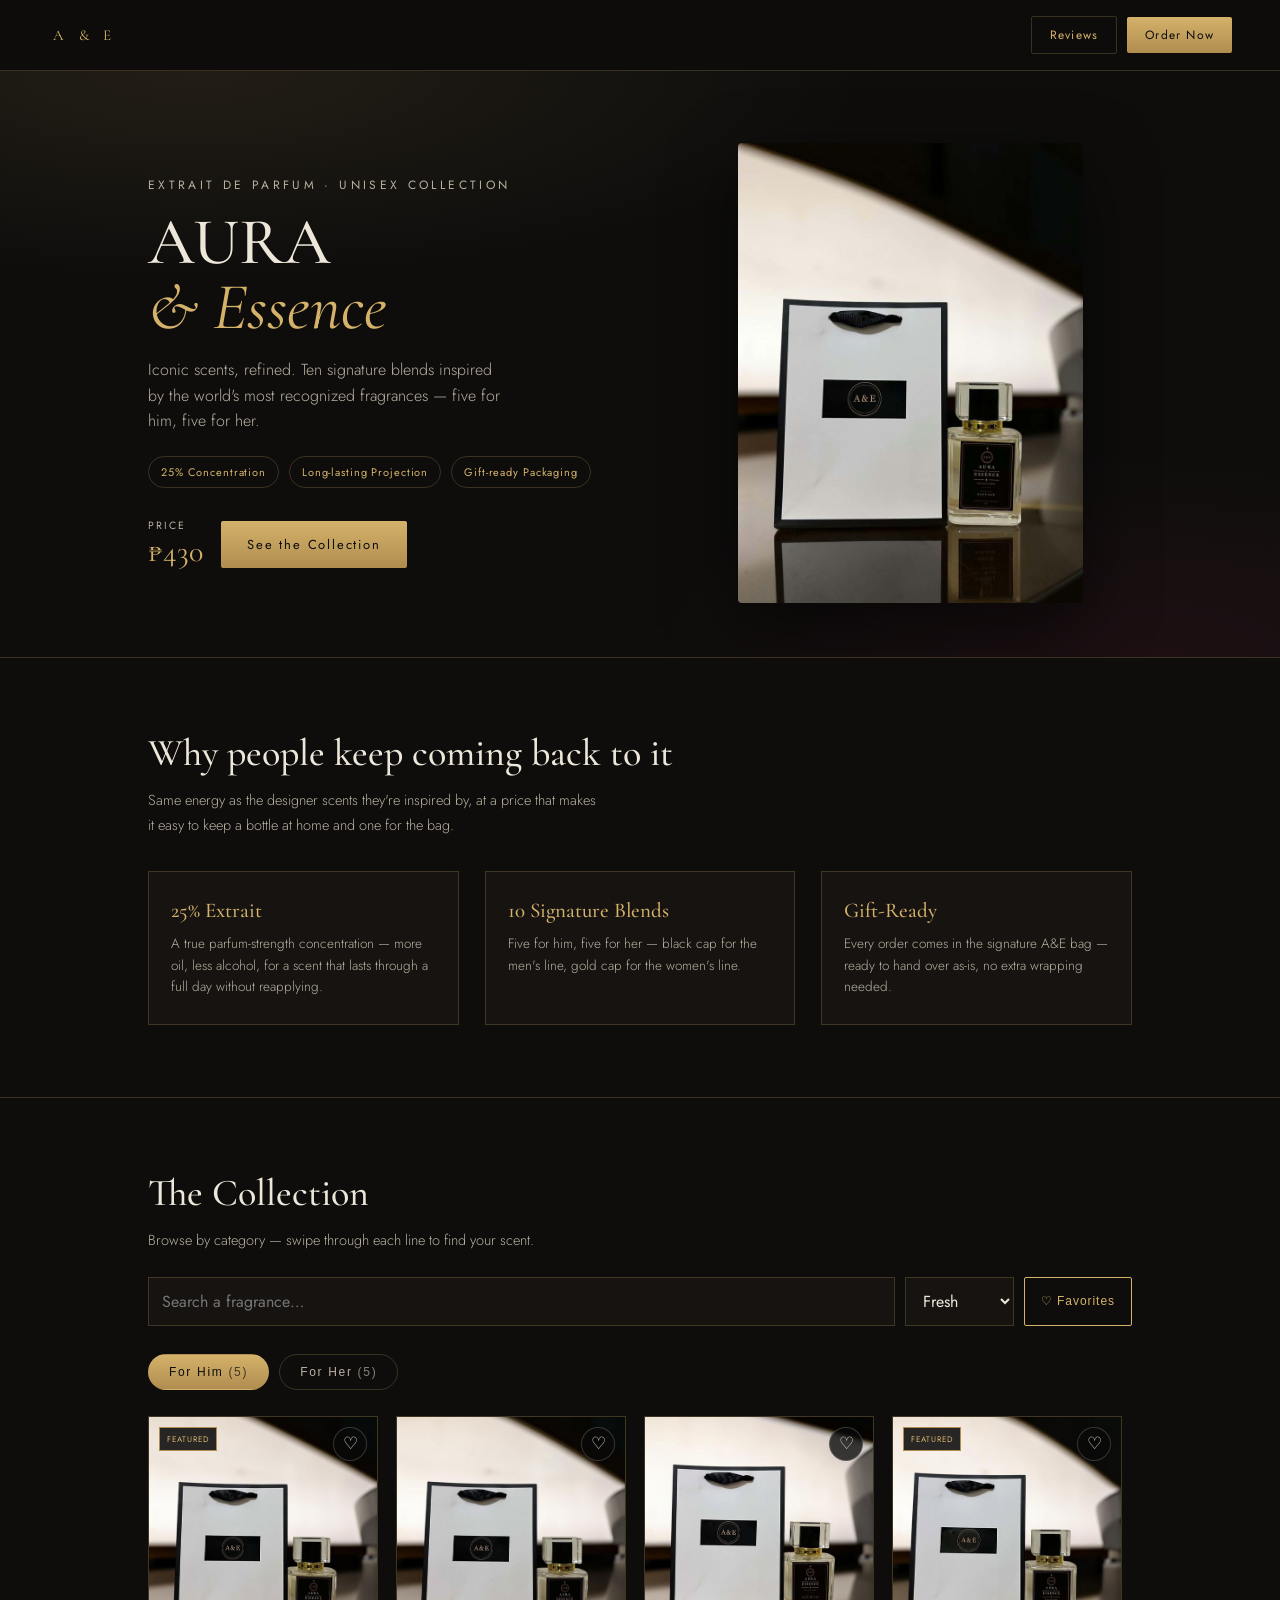
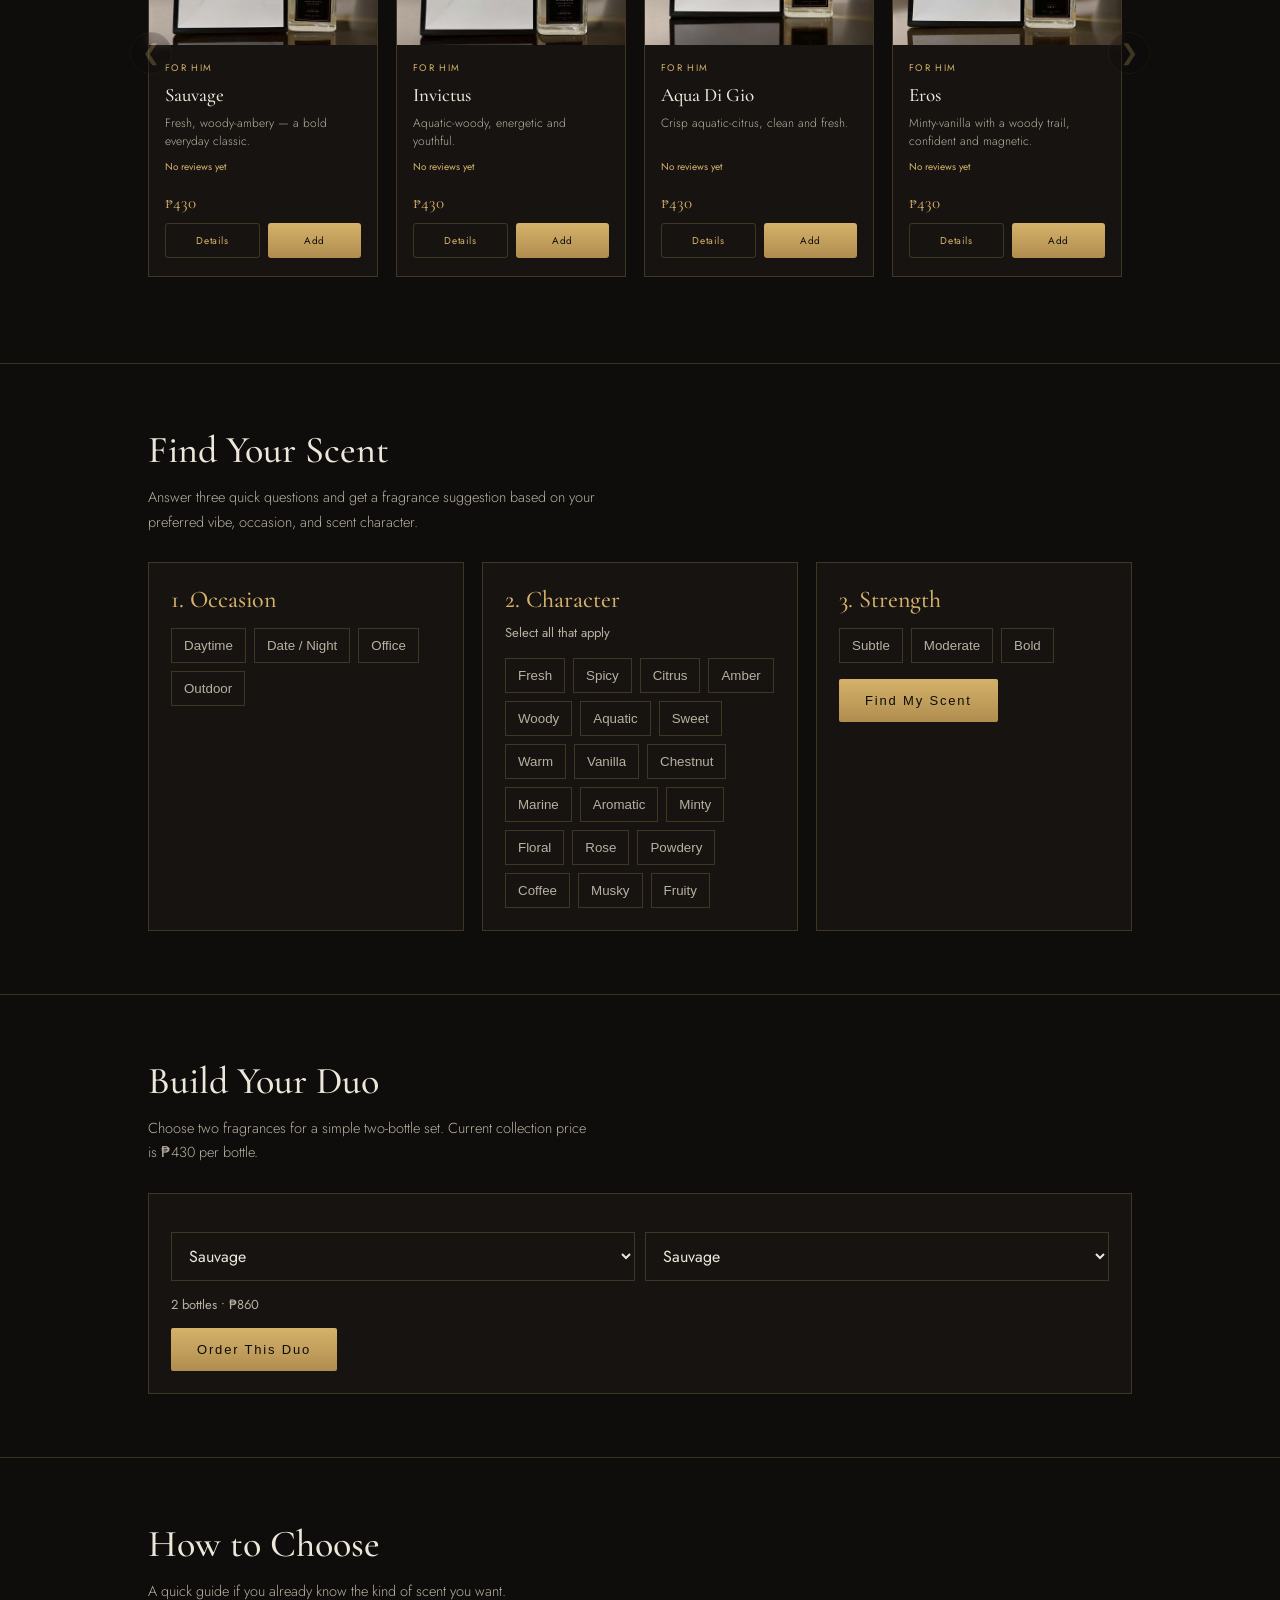
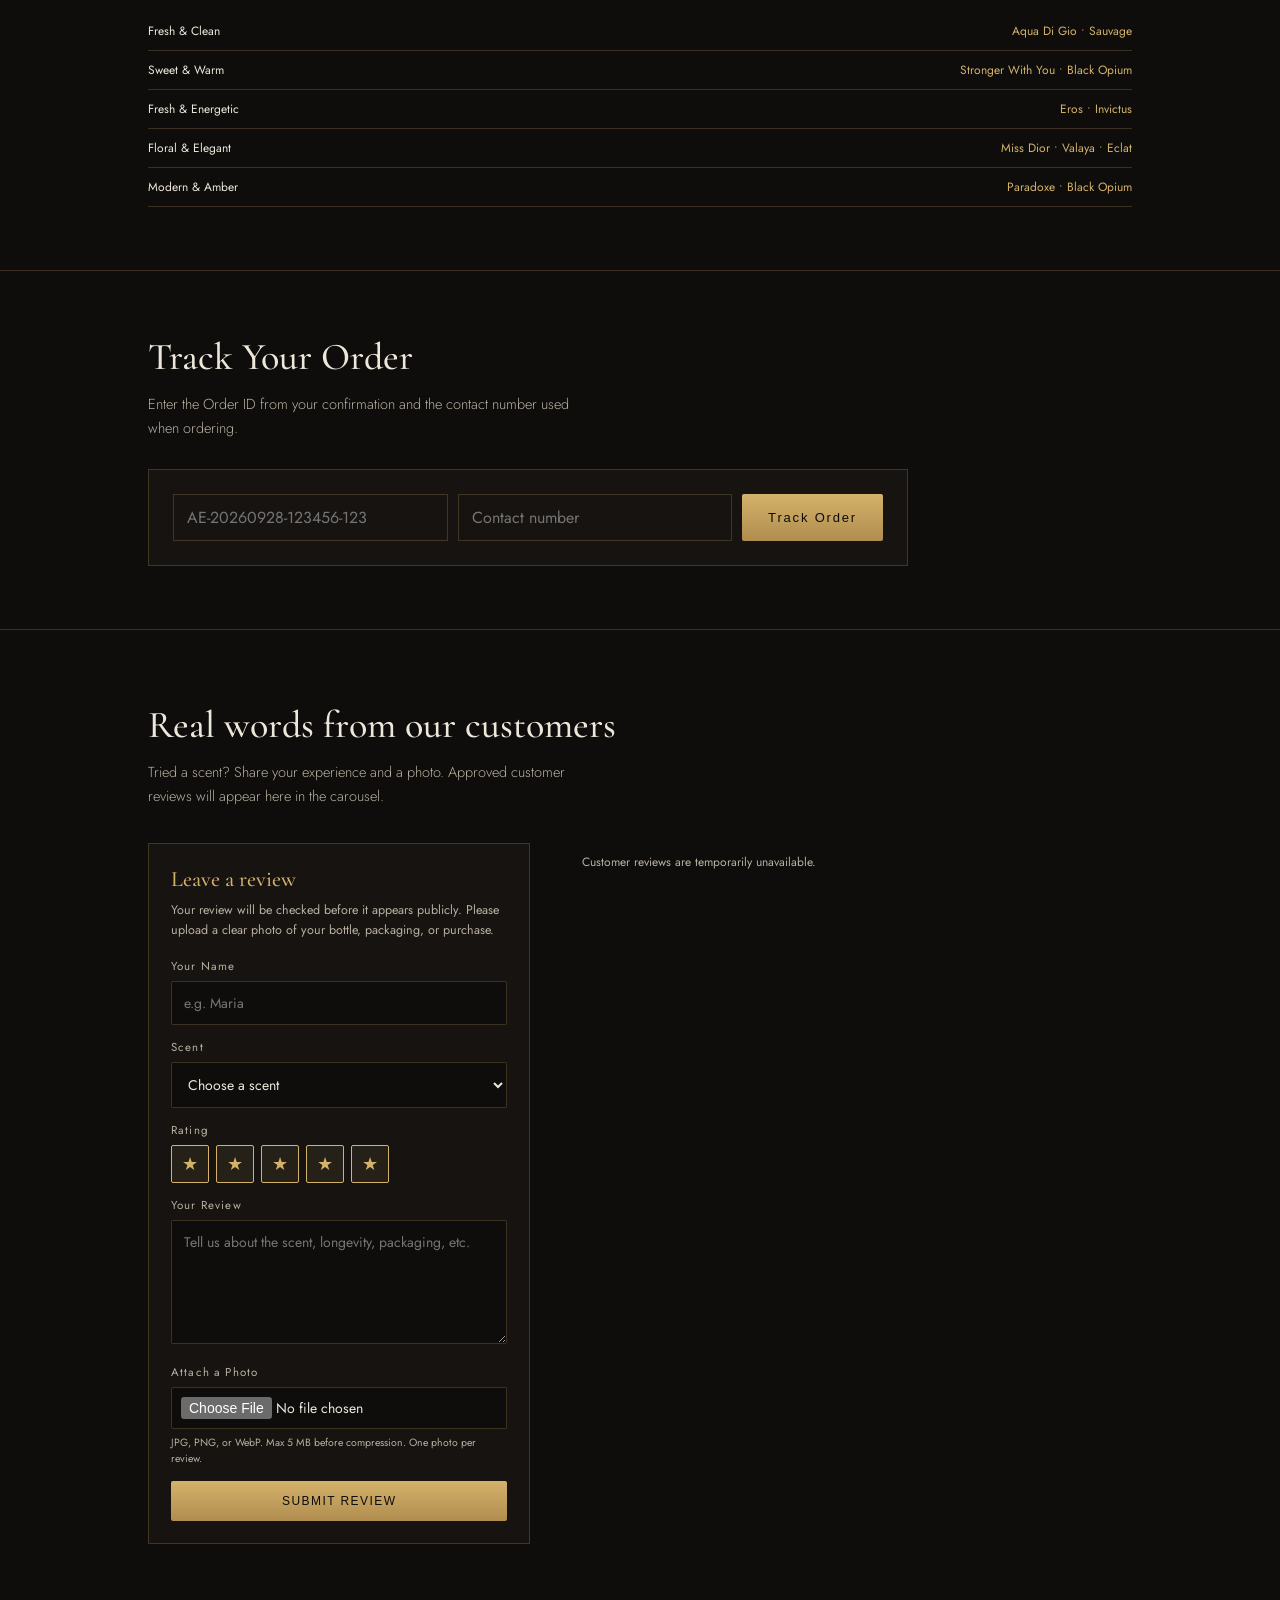
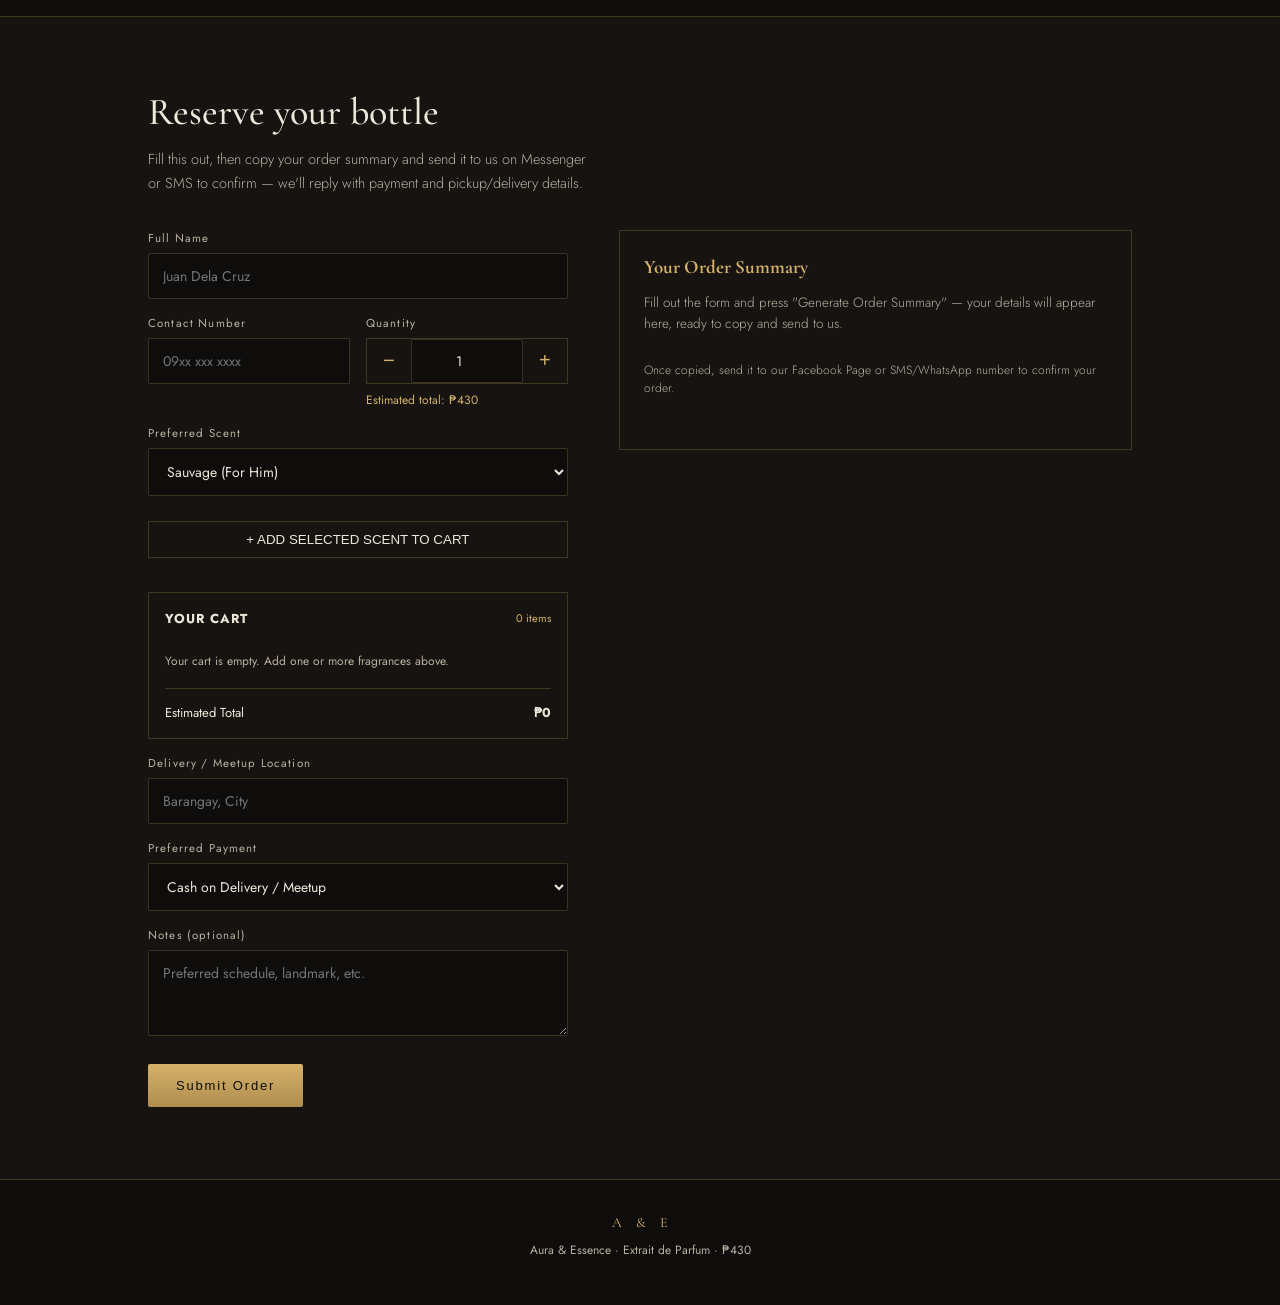
==== commit 1699a447: "Update index.html" ====
--- a/index.html
+++ b/index.html
@@ -105,12 +105,25 @@
         <div class="collection-tools">
           <input id="productSearch" class="collection-search" type="search" placeholder="Search a fragrance…" aria-label="Search fragrances">
           <select id="profileFilter" class="collection-filter" aria-label="Filter by scent character">
-            <option value="all">All scent profiles</option>
             <option value="fresh">Fresh</option>
-            <option value="sweet">Sweet</option>
-            <option value="woody">Woody</option>
-            <option value="floral">Floral</option>
-            <option value="warm">Warm</option>
+  <option value="spicy">Spicy</option>
+  <option value="citrus">Citrus</option>
+  <option value="amber">Amber</option>
+  <option value="woody">Woody</option>
+  <option value="aquatic">Aquatic</option>
+  <option value="sweet">Sweet</option>
+  <option value="warm">Warm</option>
+  <option value="vanilla">Vanilla</option>
+  <option value="chestnut">Chestnut</option>
+  <option value="marine">Marine</option>
+  <option value="aromatic">Aromatic</option>
+  <option value="minty">Minty</option>
+  <option value="floral">Floral</option>
+  <option value="rose">Rose</option>
+  <option value="powdery">Powdery</option>
+  <option value="coffee">Coffee</option>
+  <option value="musky">Musky</option>
+  <option value="fruity">Fruity</option>
           </select>
           <button type="button" class="ghost-btn" id="wishlistToggle">♡ Favorites</button>
         </div>
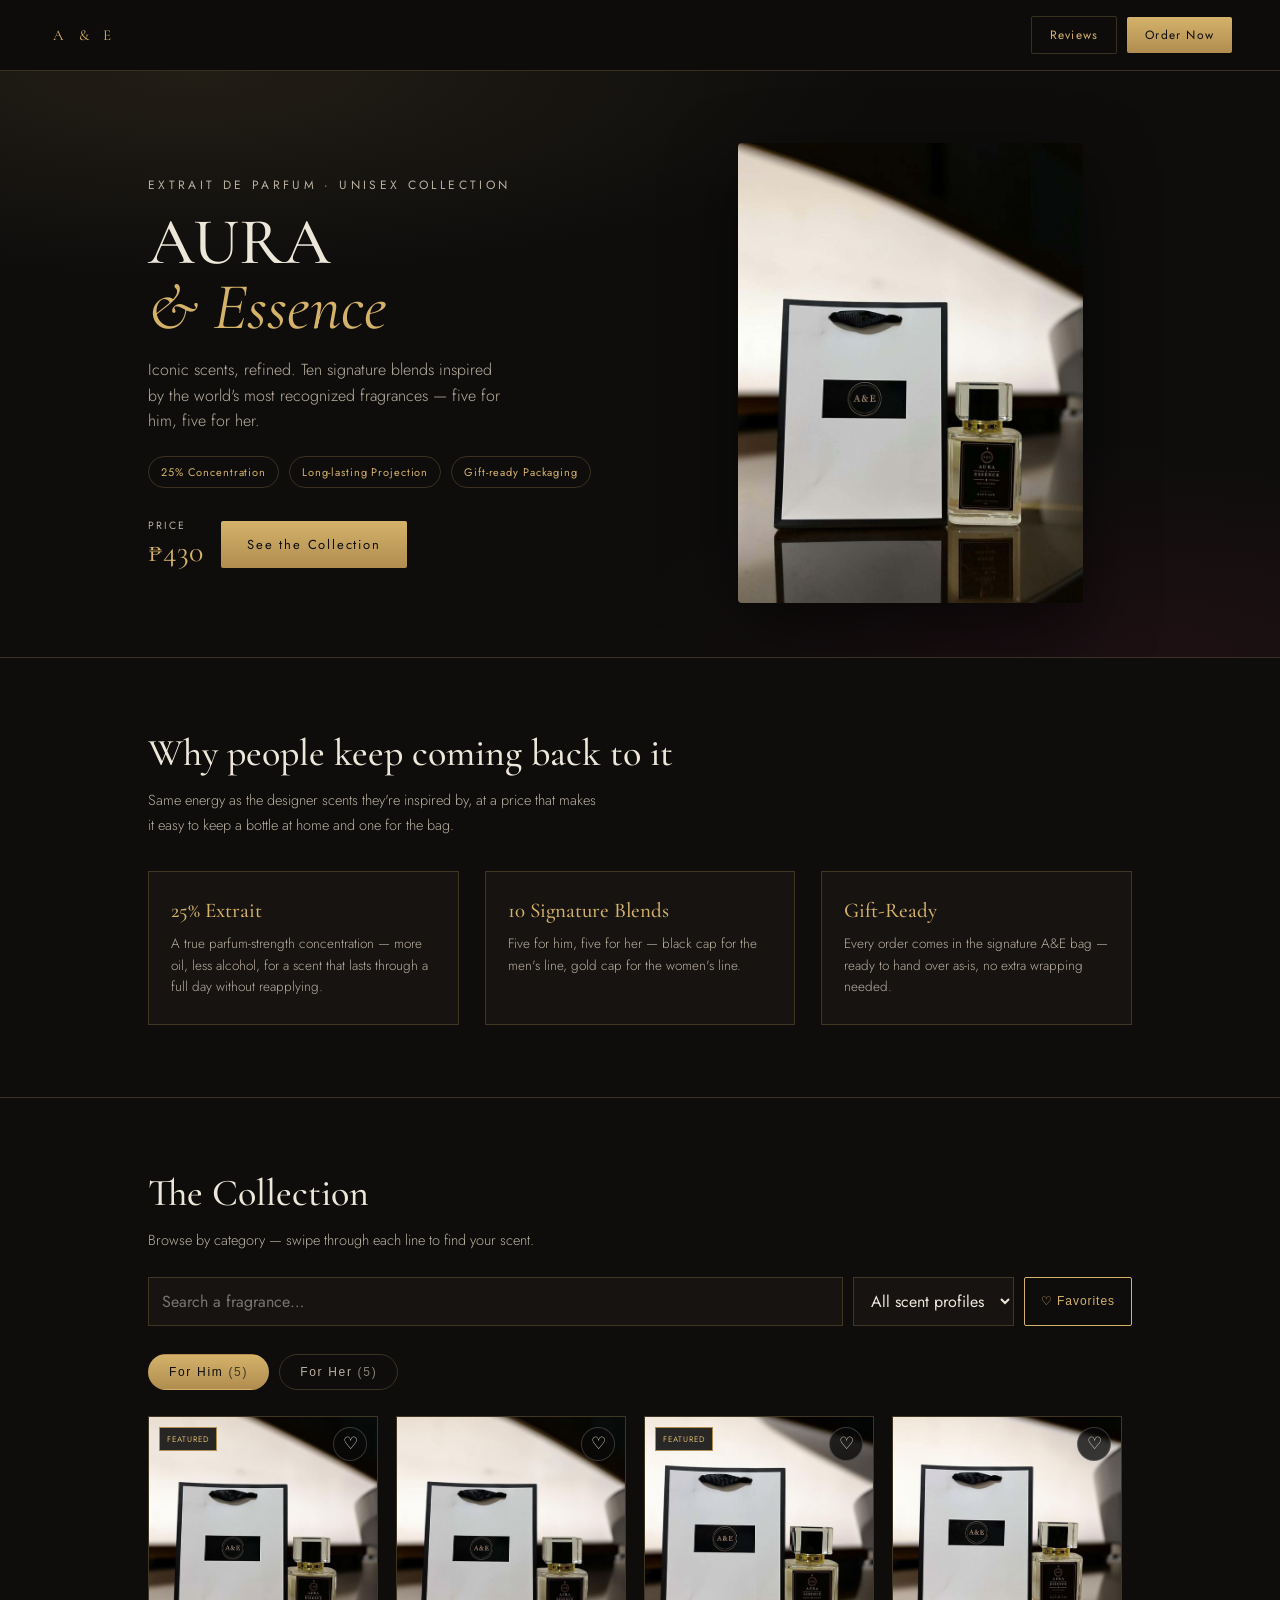
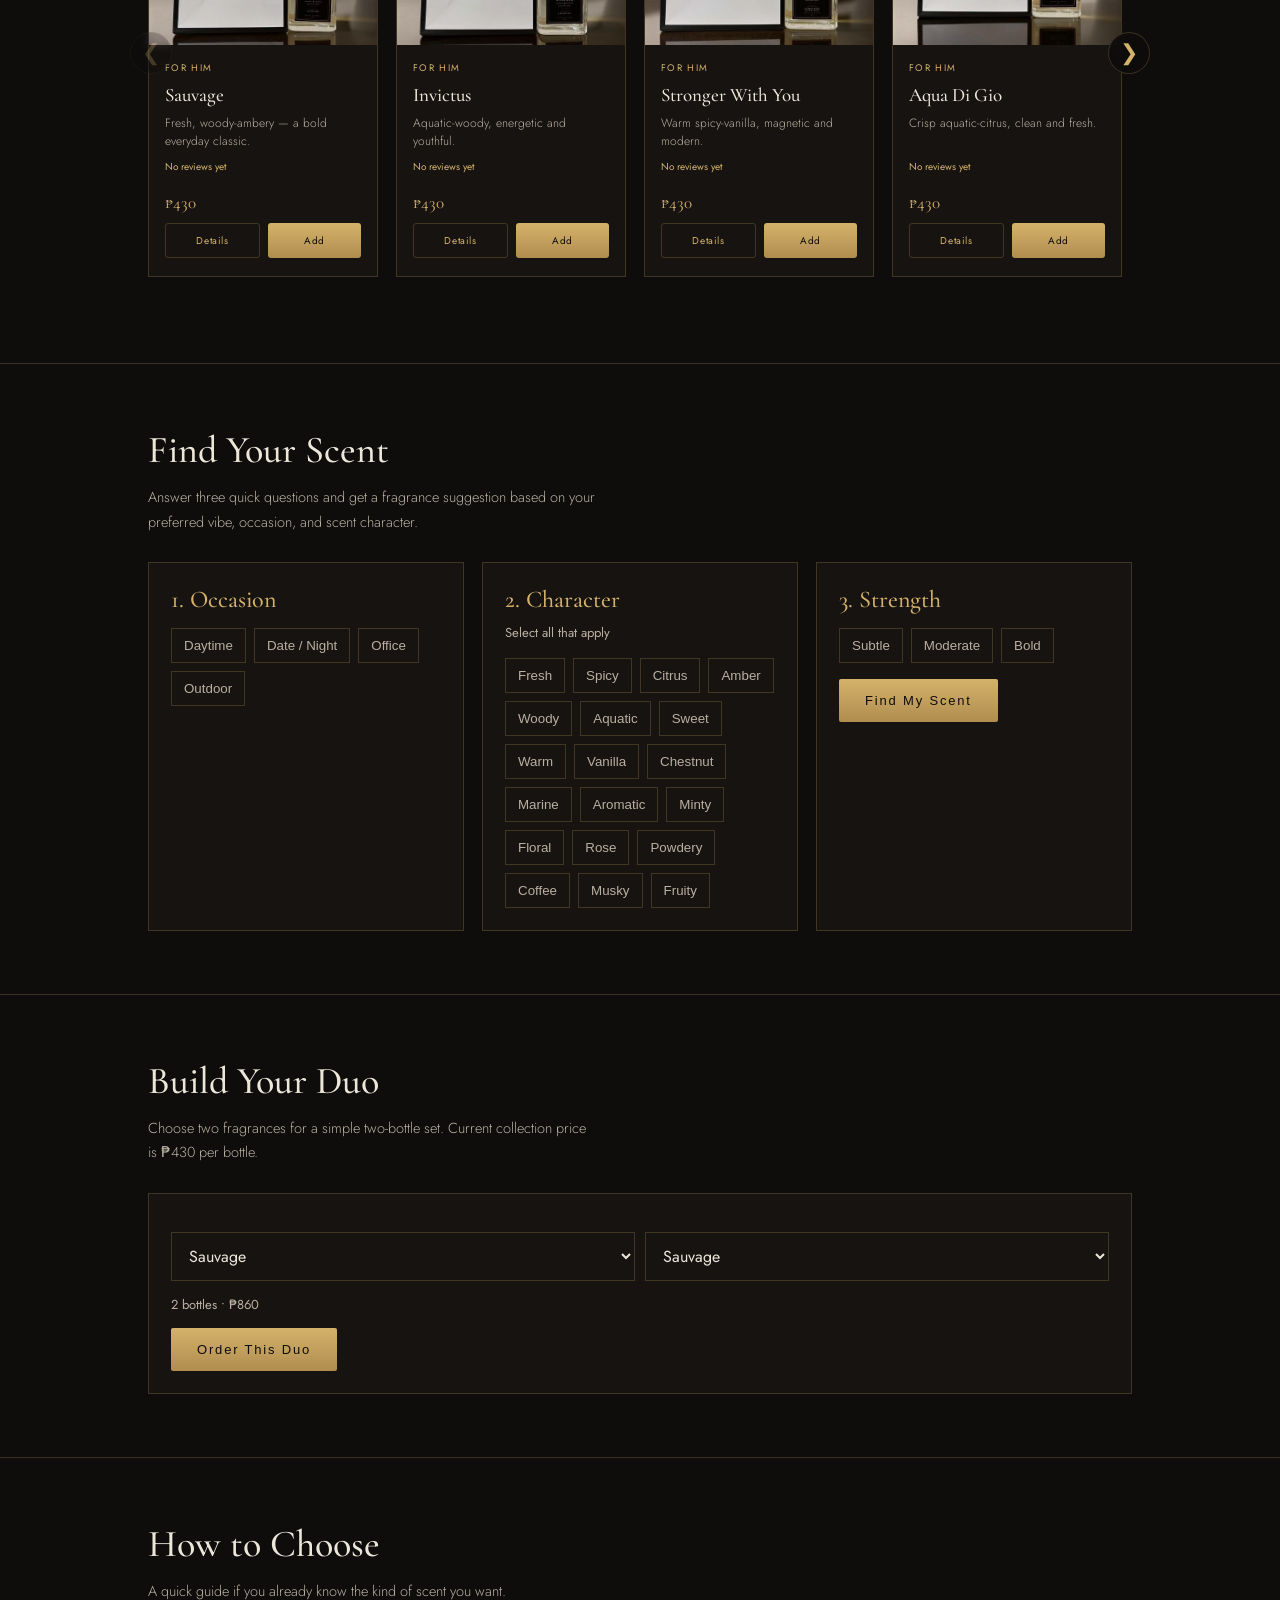
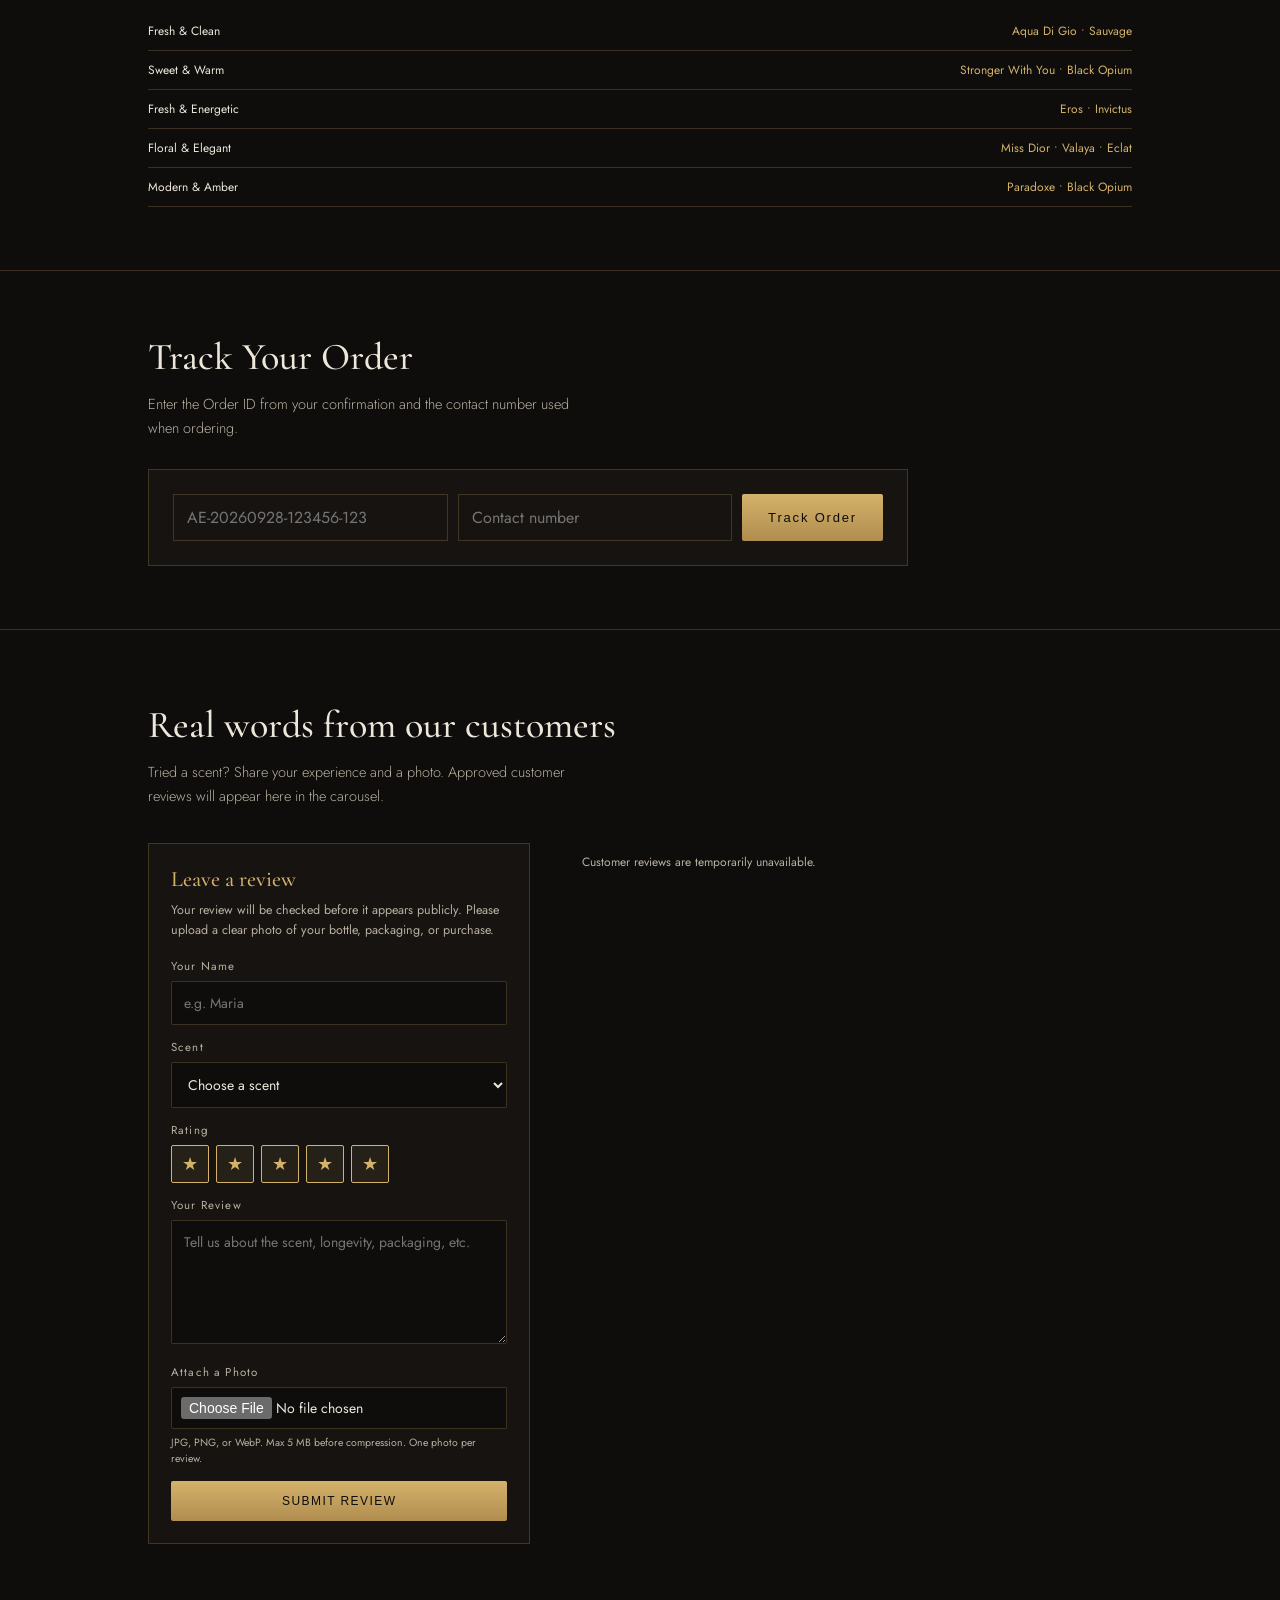
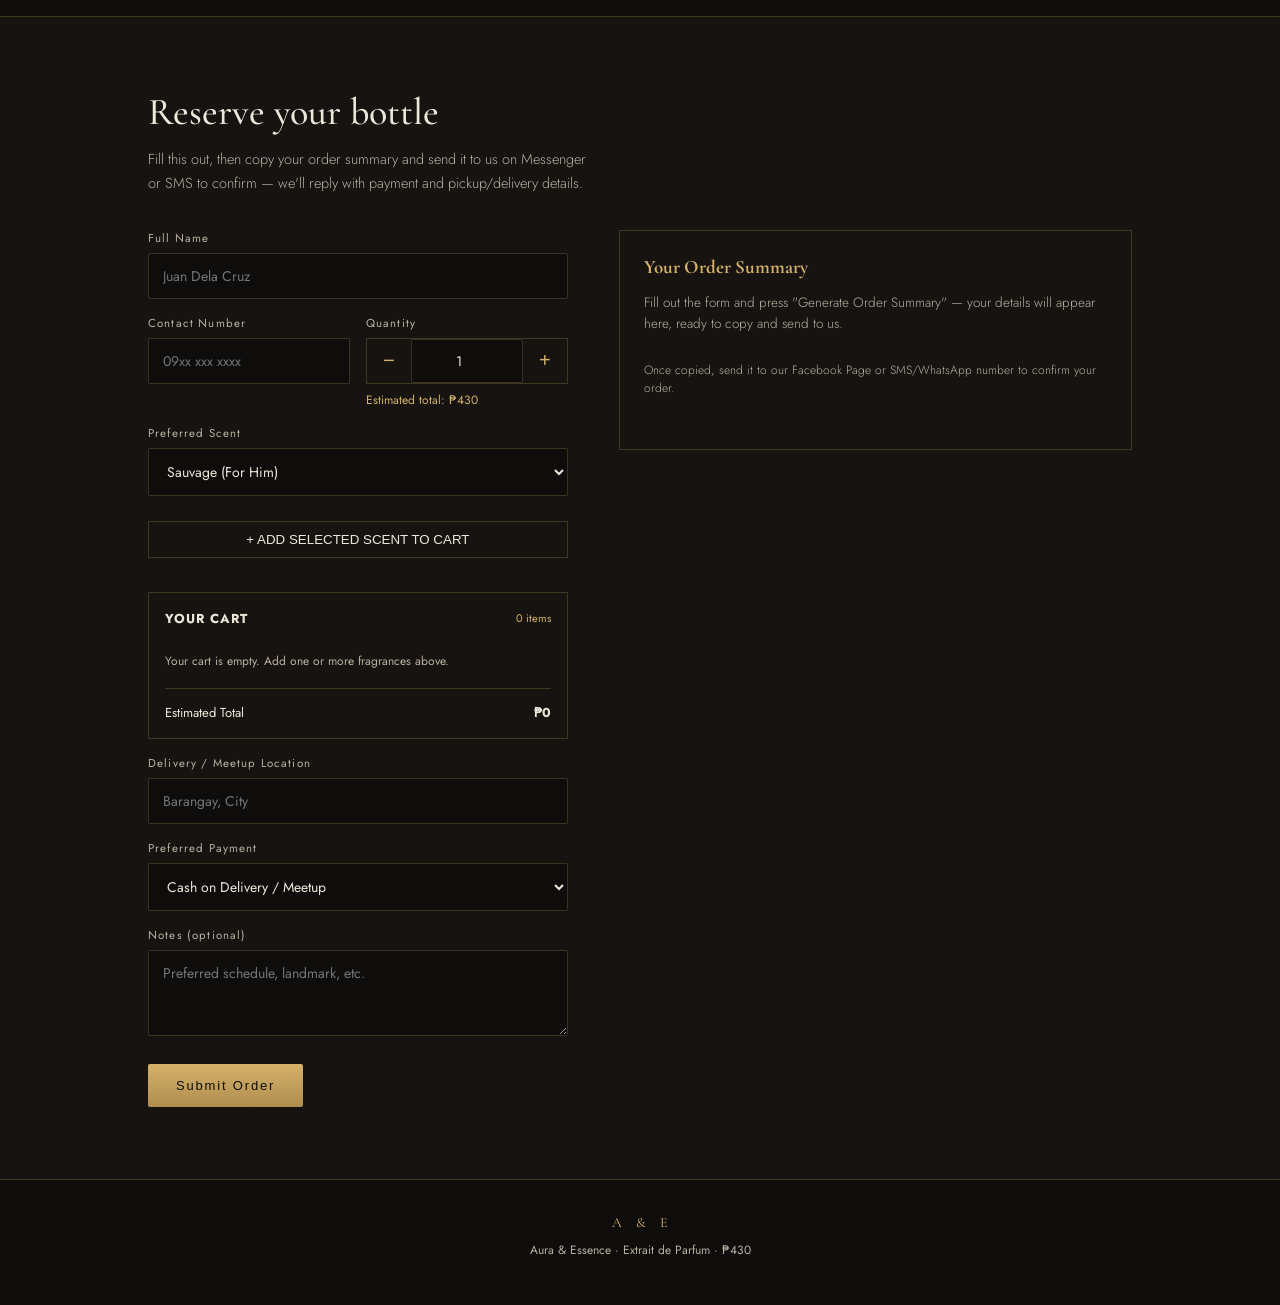
==== commit dfe2a6c7: "Update index.html" ====
--- a/index.html
+++ b/index.html
@@ -105,7 +105,9 @@
         <div class="collection-tools">
           <input id="productSearch" class="collection-search" type="search" placeholder="Search a fragrance…" aria-label="Search fragrances">
           <select id="profileFilter" class="collection-filter" aria-label="Filter by scent character">
-            <option value="fresh">Fresh</option>
+            <option value="all">All scent profiles</option>
+
+  <option value="fresh">Fresh</option>
   <option value="spicy">Spicy</option>
   <option value="citrus">Citrus</option>
   <option value="amber">Amber</option>
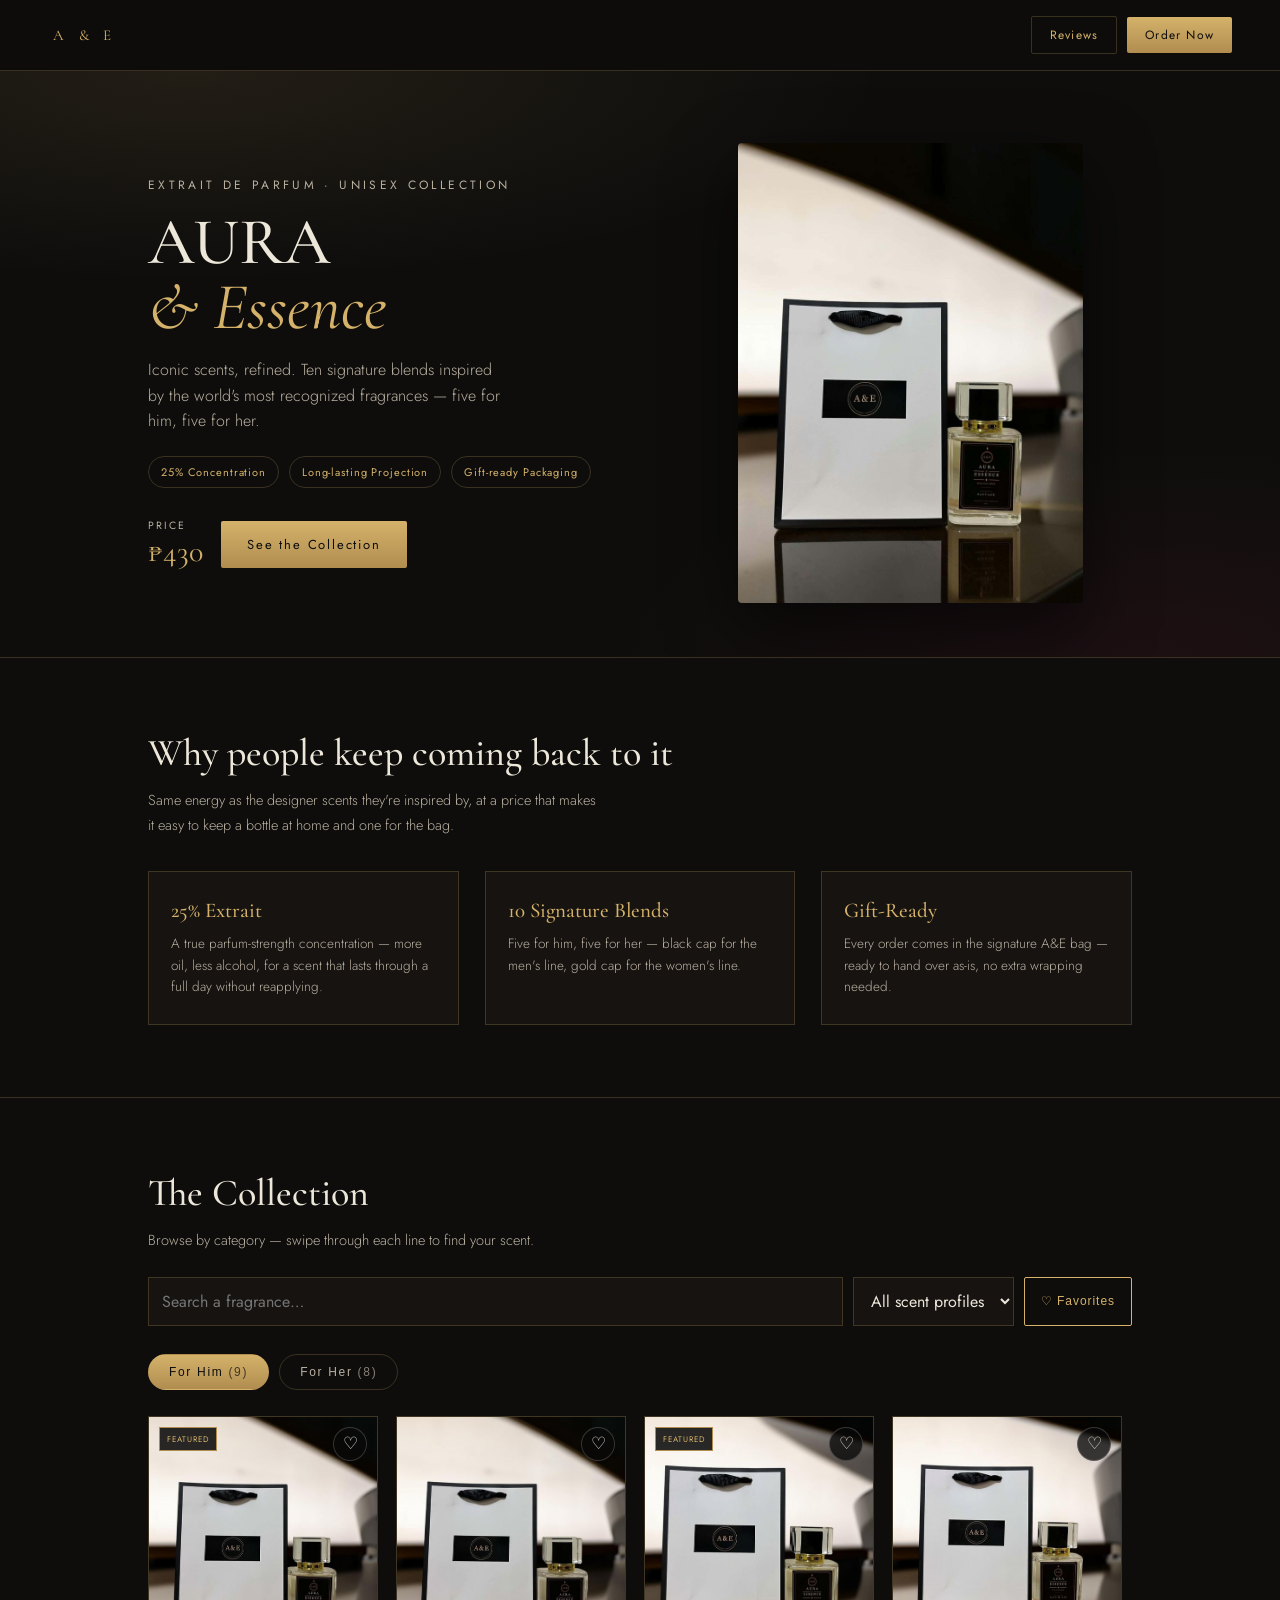
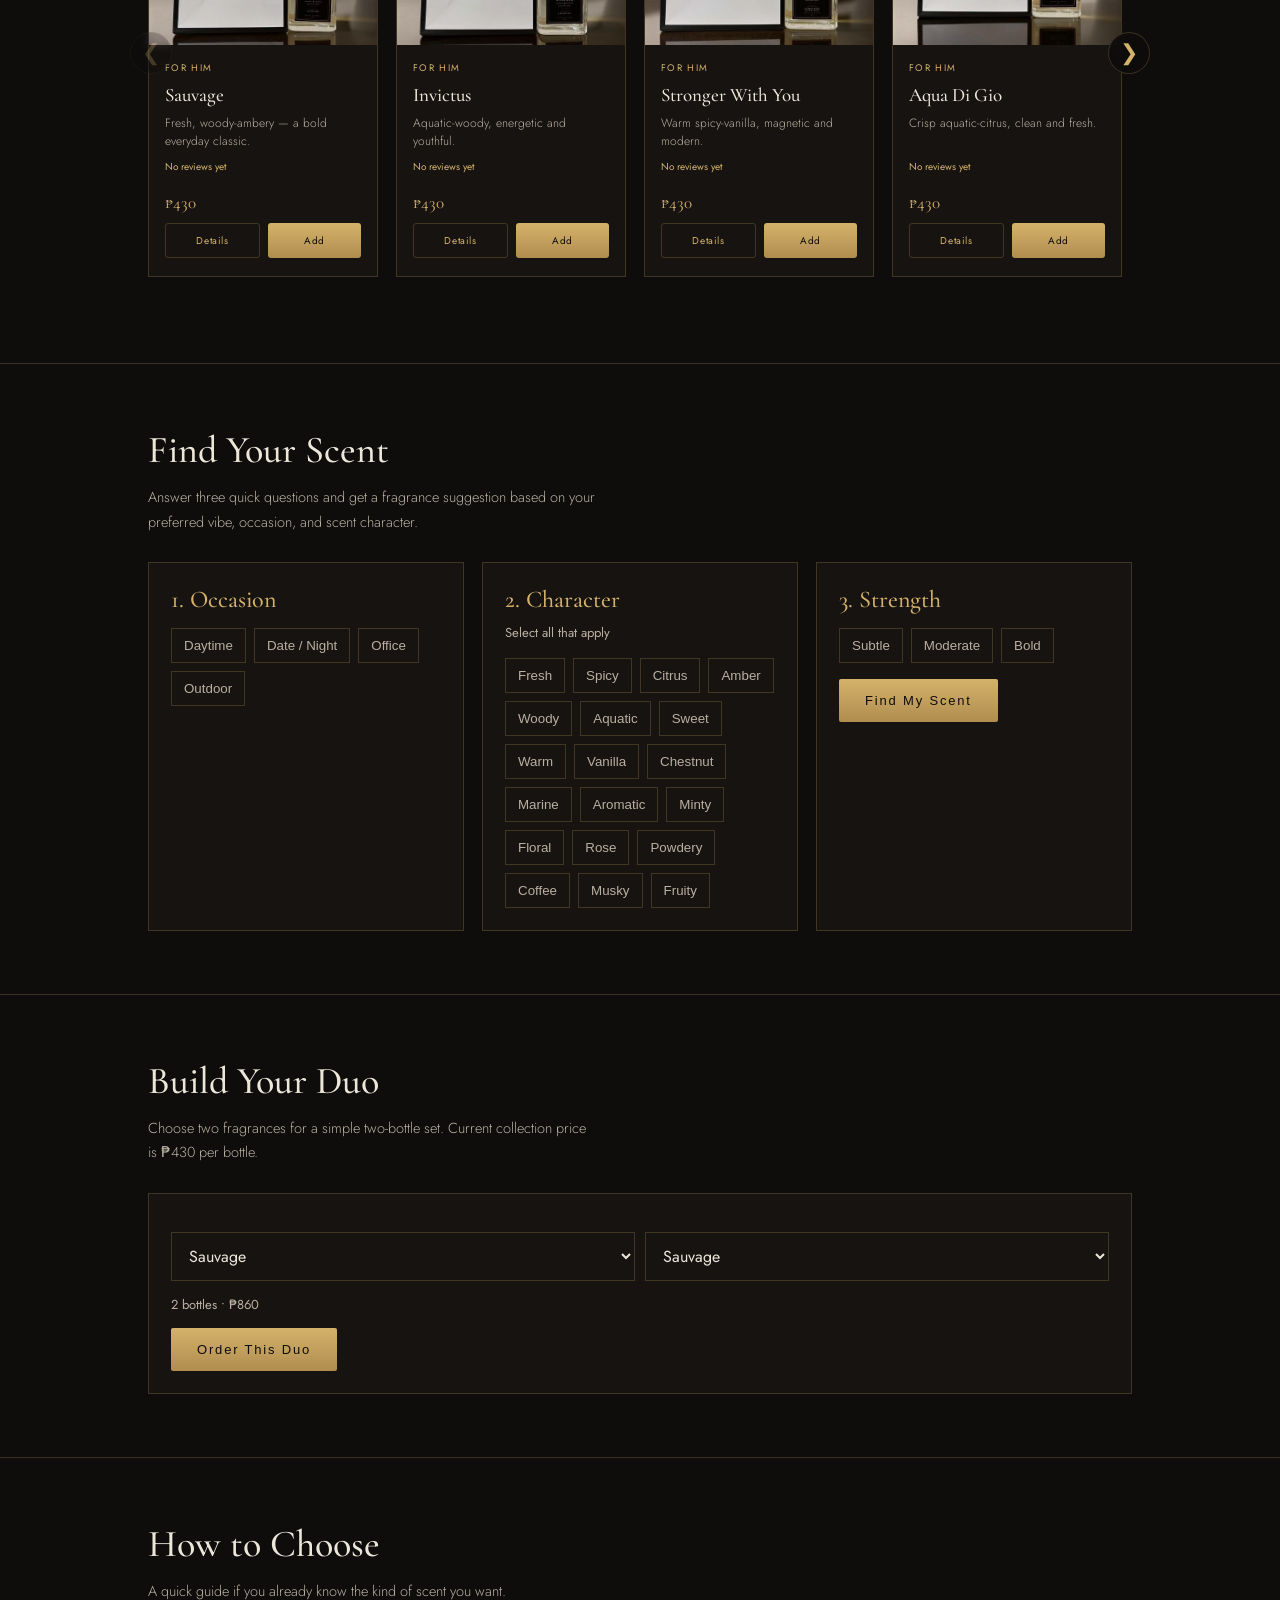
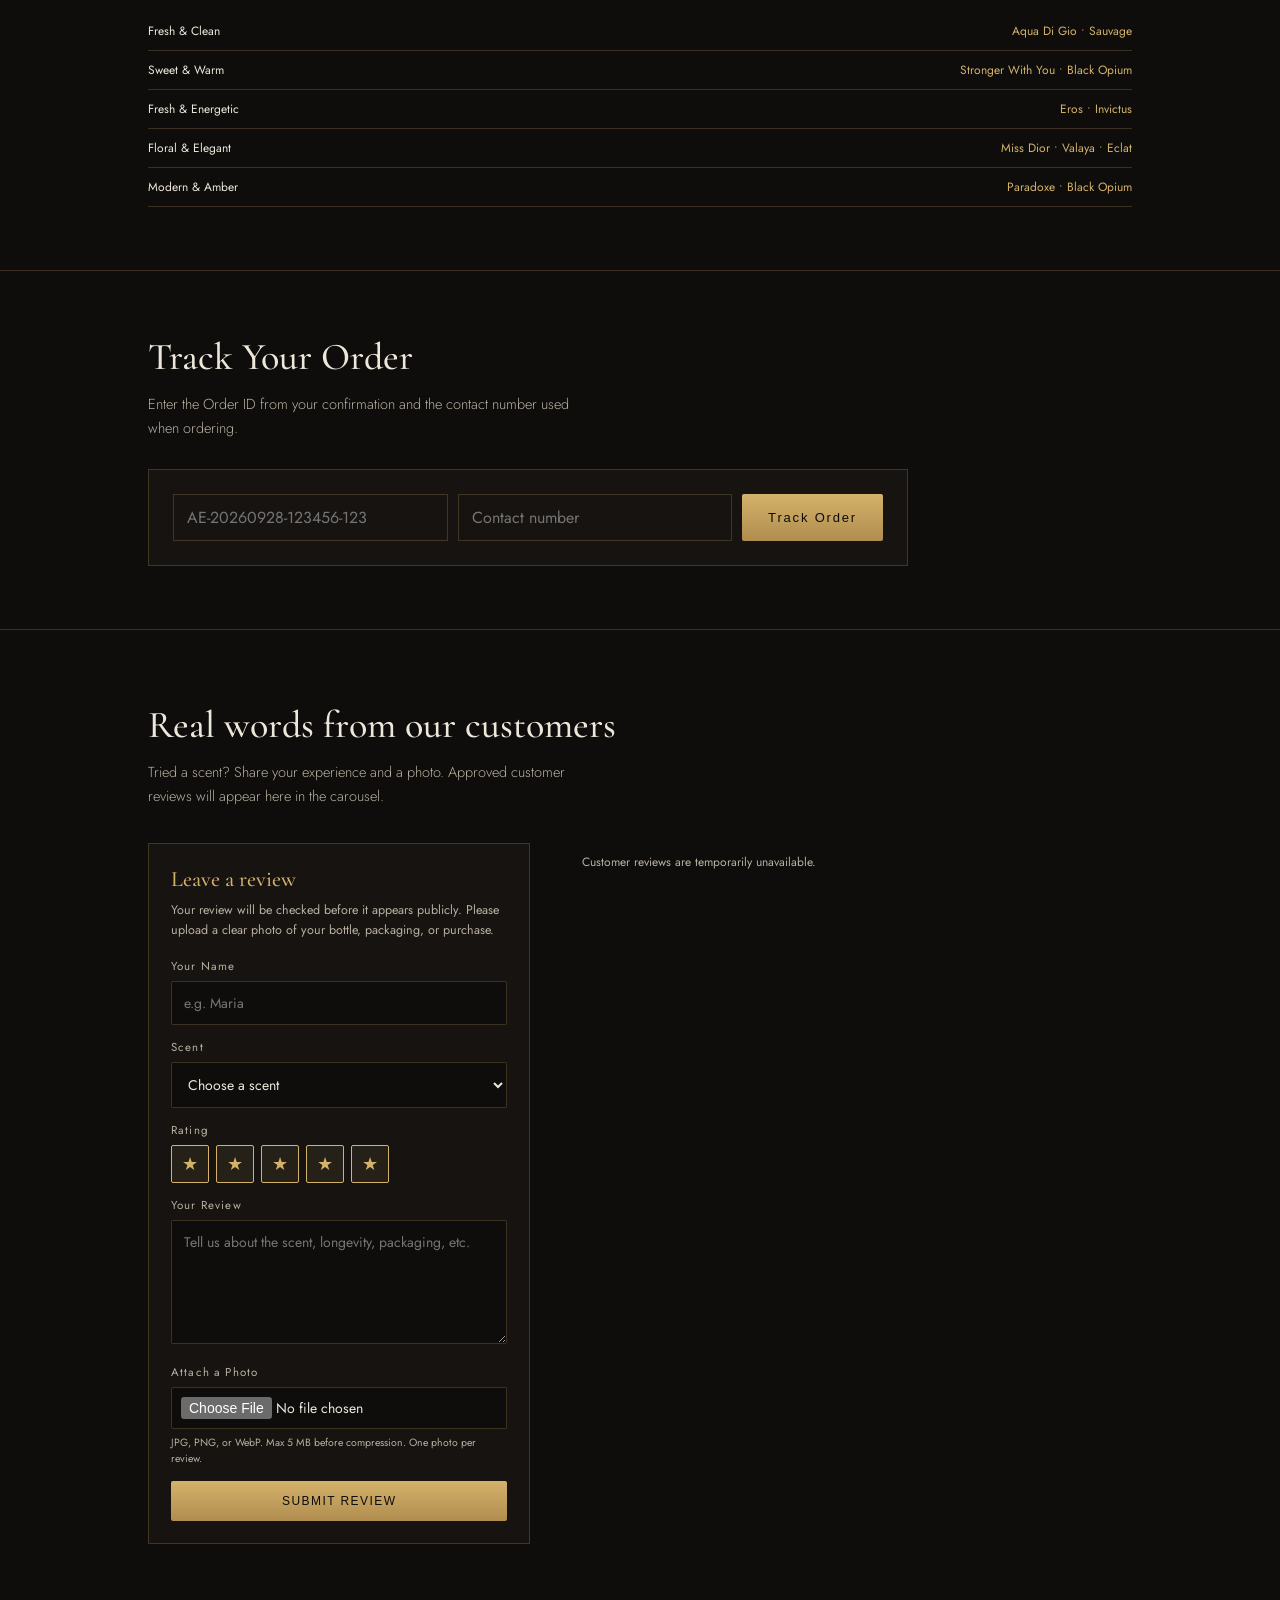
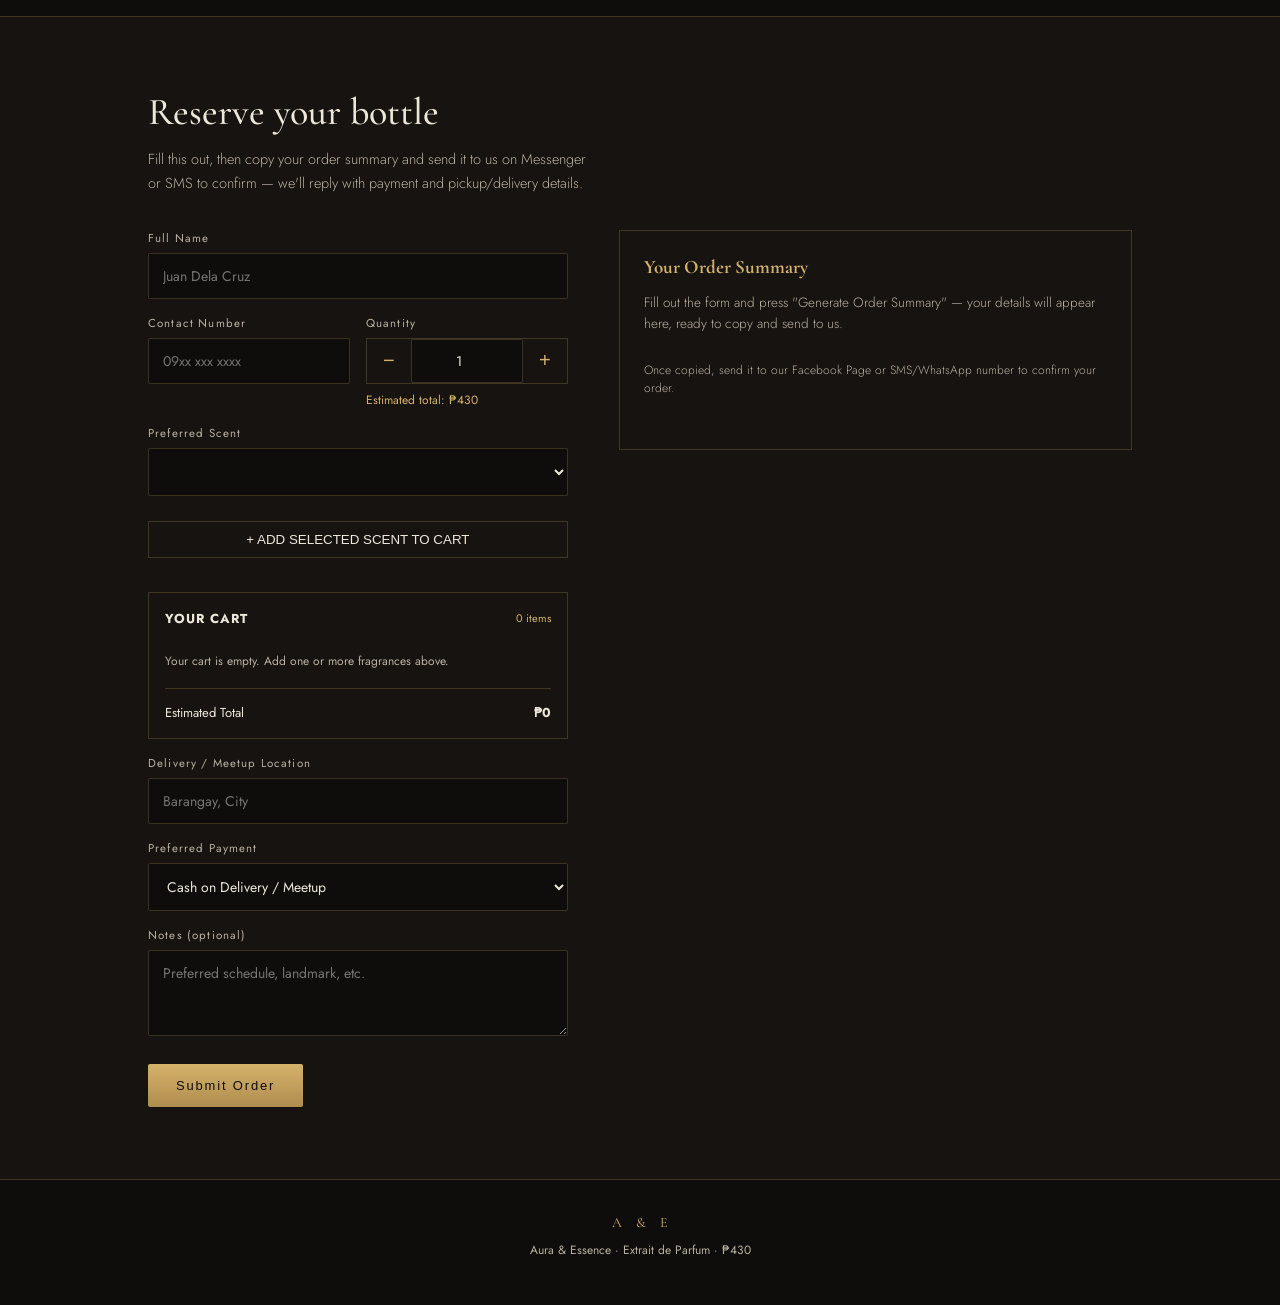
==== commit 2c896f79: "Update index.html" ====
--- a/index.html
+++ b/index.html
@@ -135,10 +135,10 @@
         </div>
         <div class="tabs">
           <button class="tab active" data-cat="men">
-            For Him <span class="count">(5)</span>
+            For Him <span class="count">(9)</span>
           </button>
           <button class="tab" data-cat="women">
-            For Her <span class="count">(5)</span>
+            For Her <span class="count">(8)</span>
           </button>
         </div>
         <div class="carousel-wrap">
